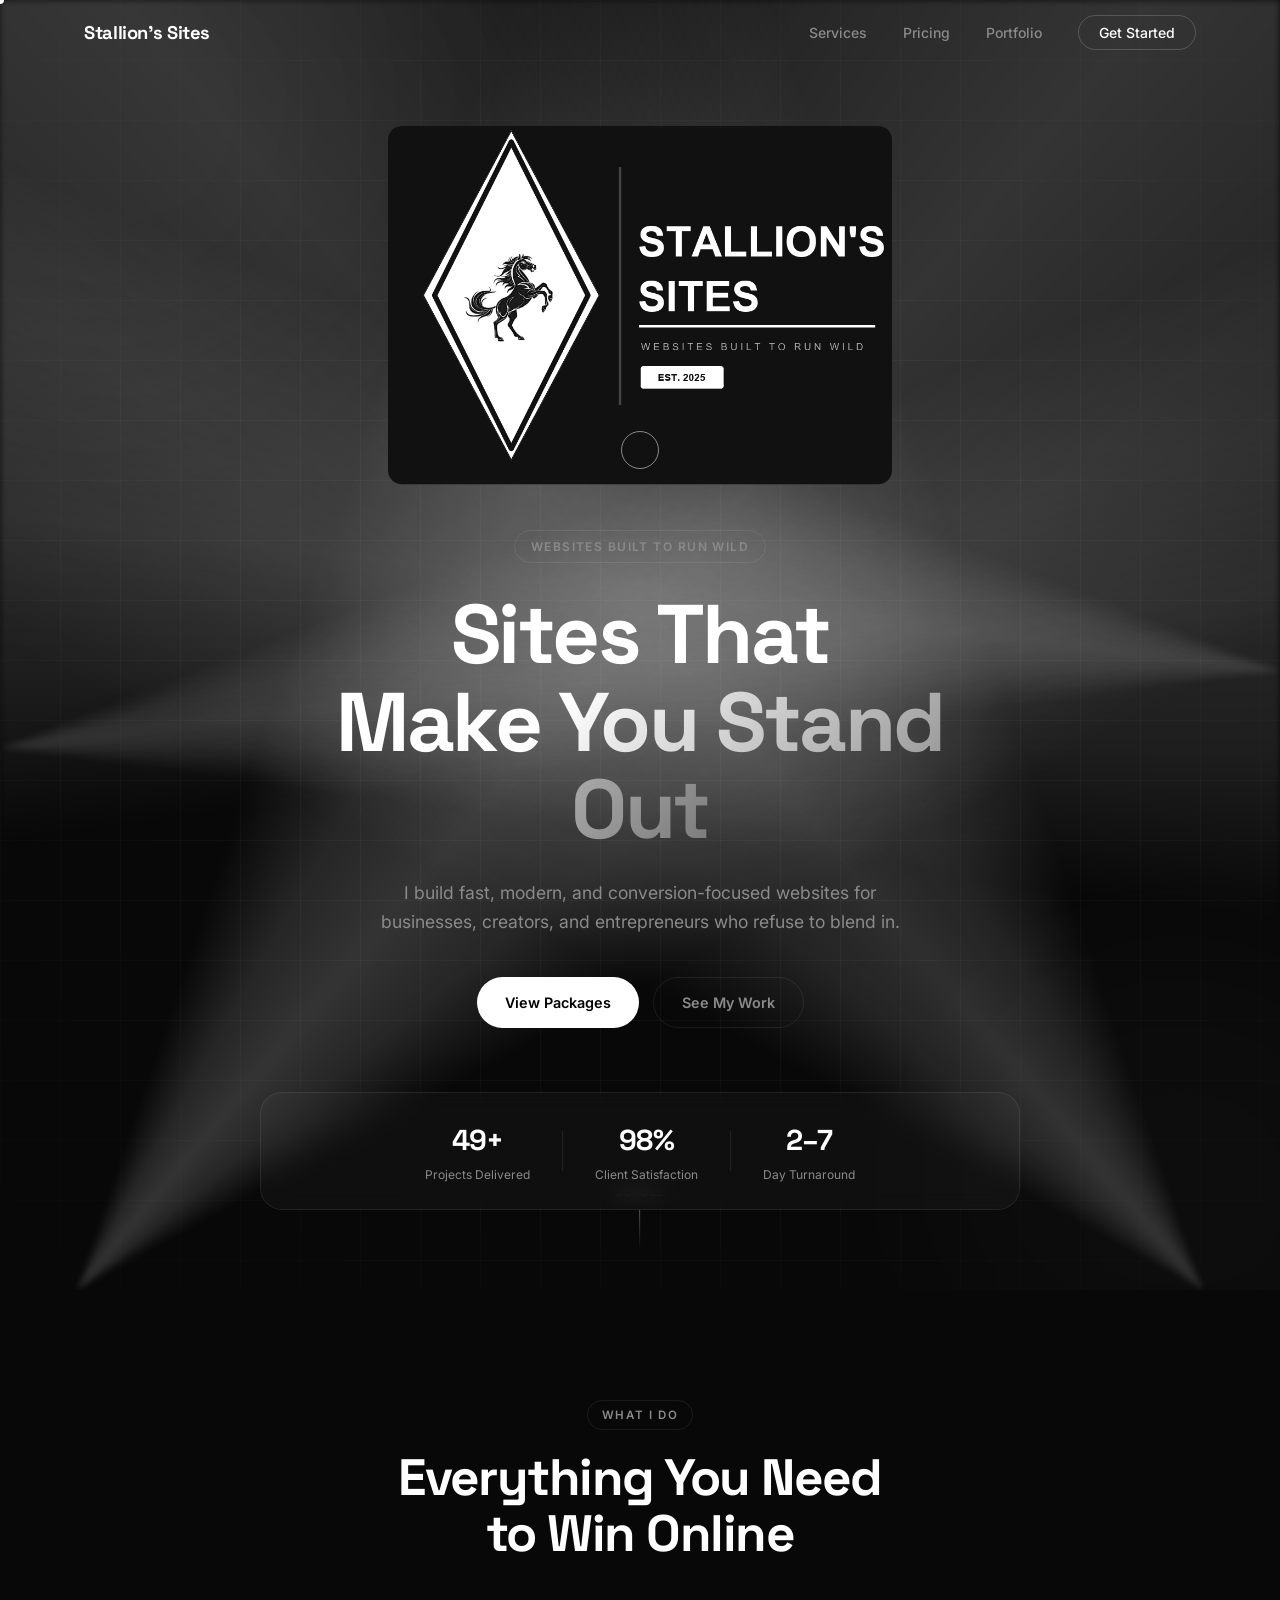
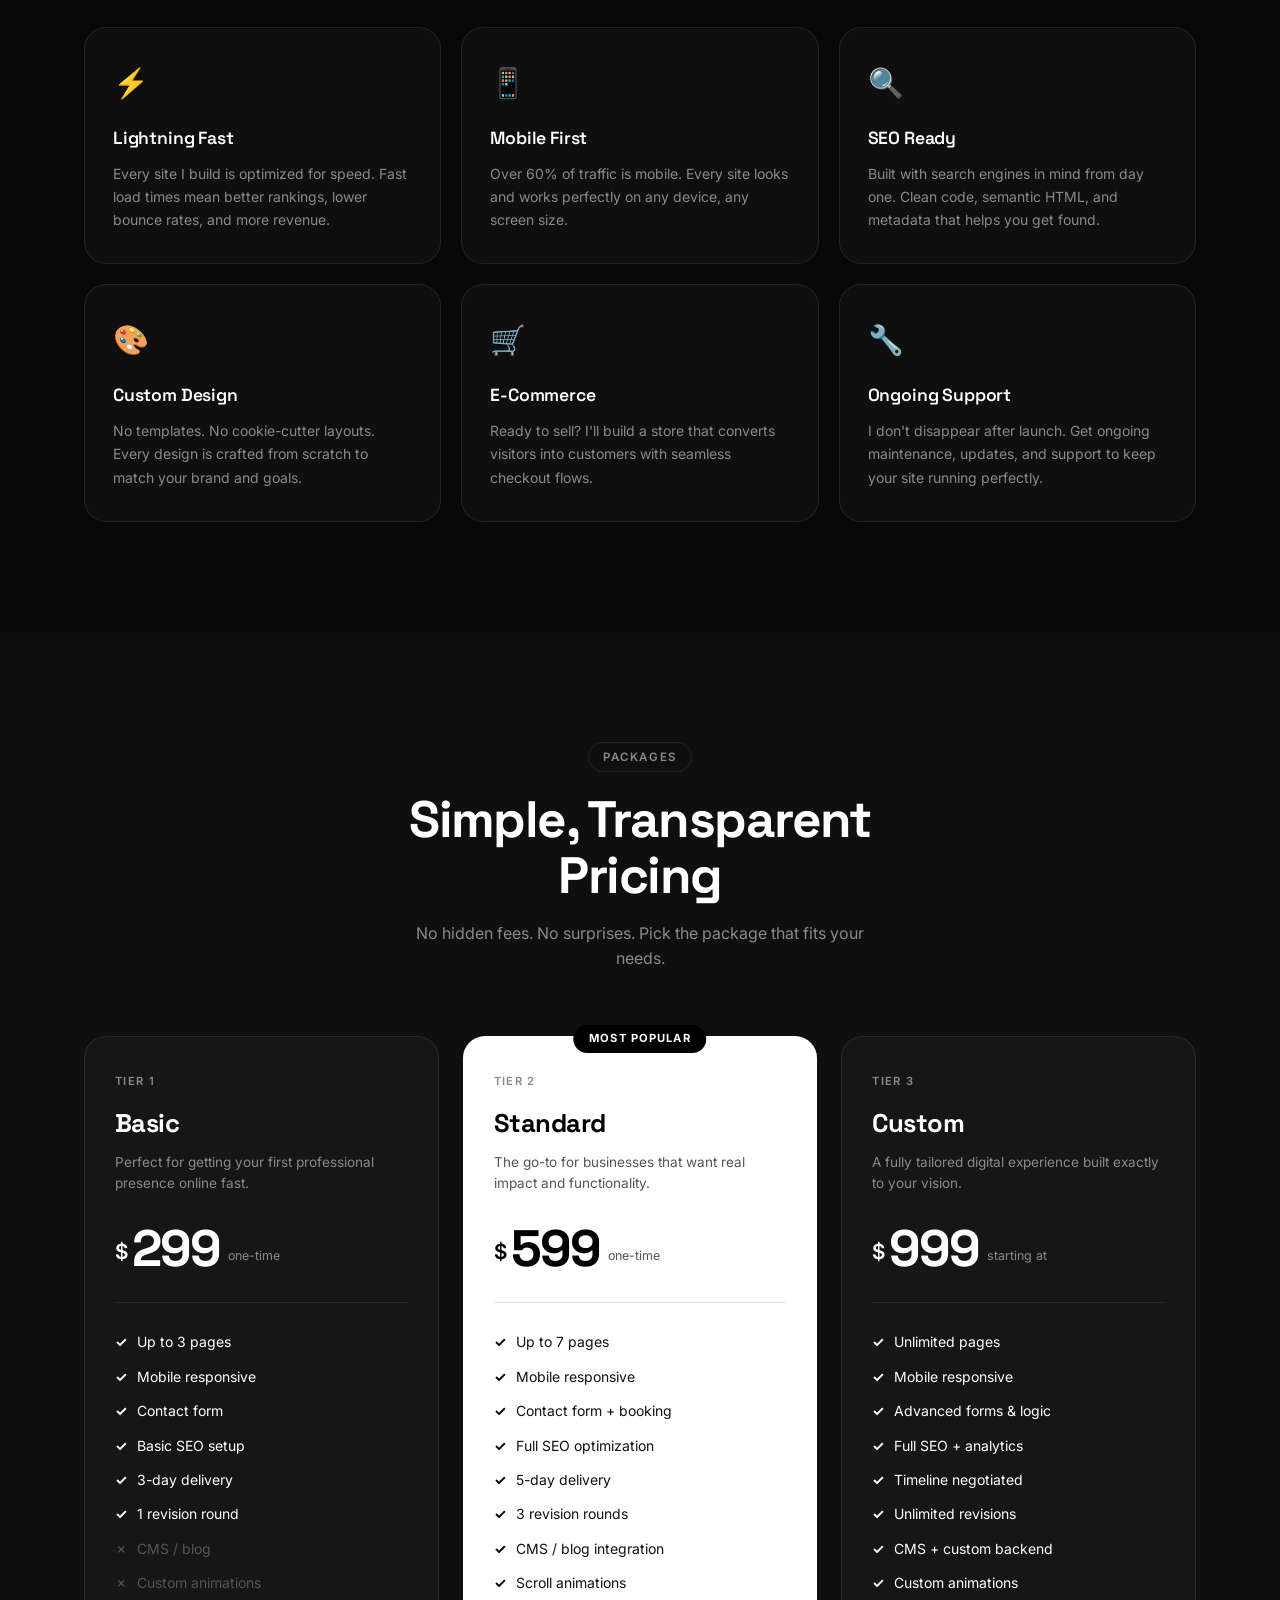
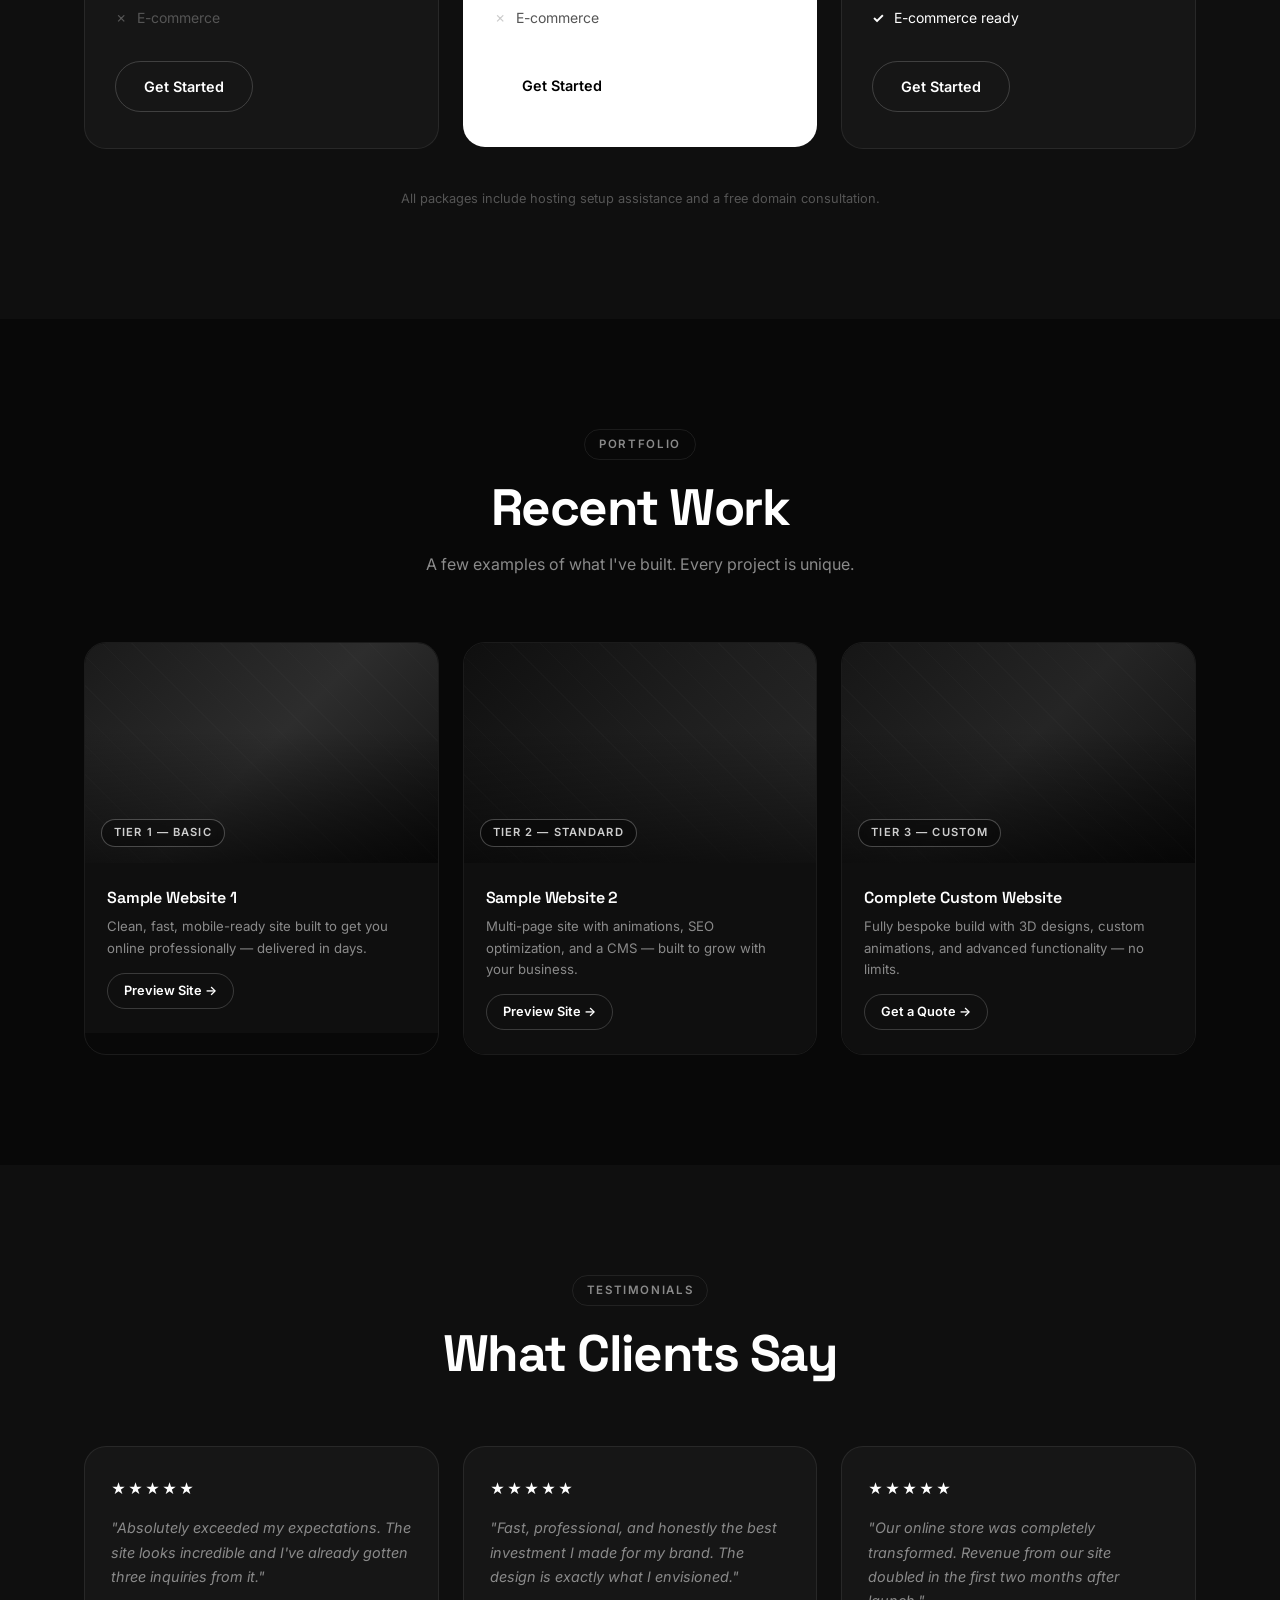
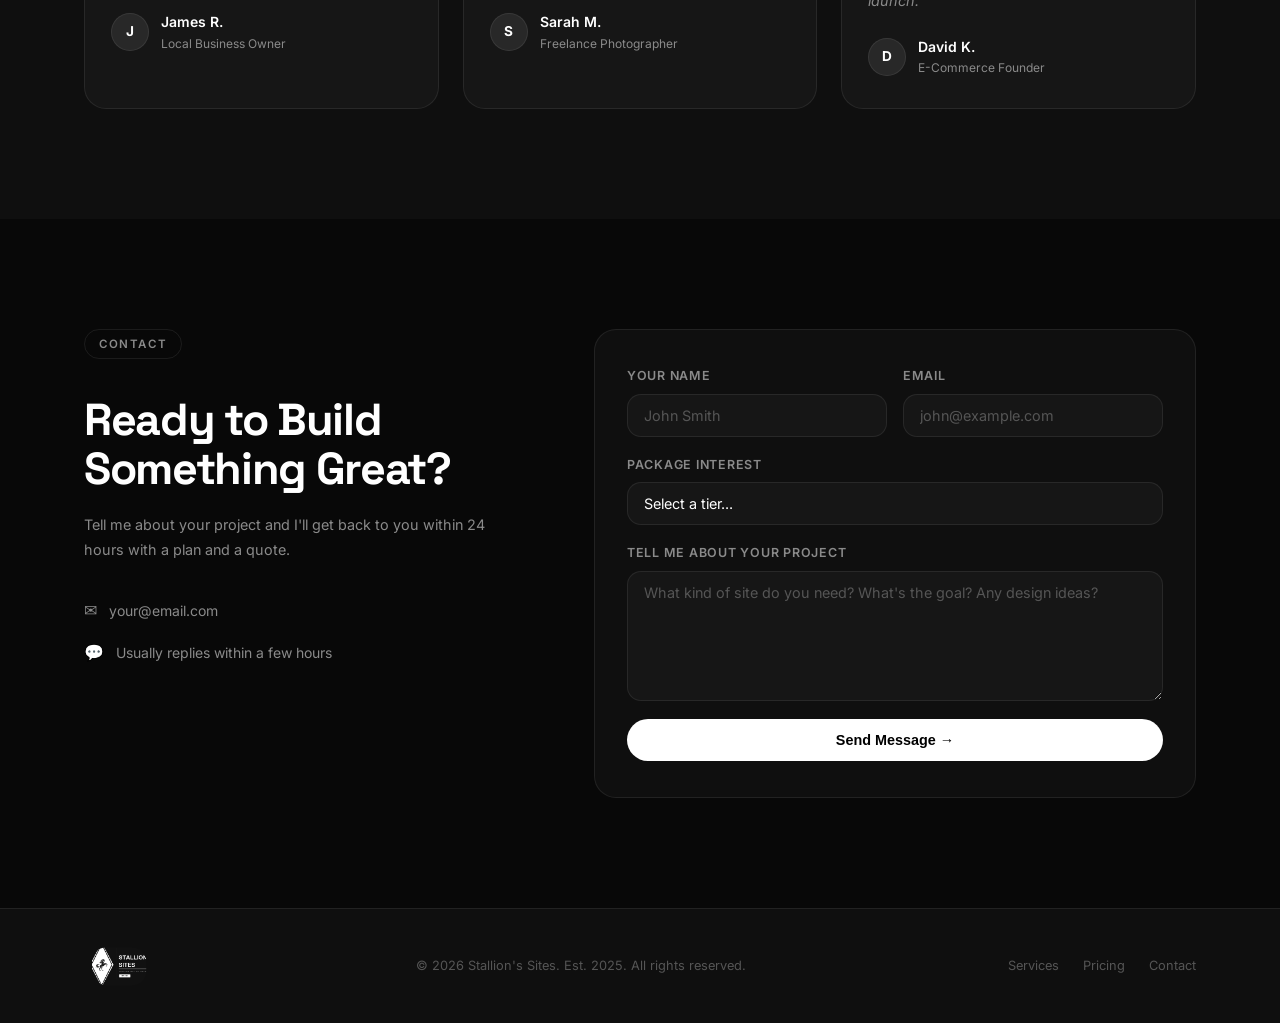
==== index.html @ 67573169 "Replace blobs with animated spotlight beams converging on logo 4 conic-gradient spotlights from BL, " ====
<!DOCTYPE html>
<html lang="en">
<head>
  <meta charset="UTF-8" />
  <meta name="viewport" content="width=device-width, initial-scale=1.0" />
  <title>Stallion's Sites — Websites Built to Run Wild</title>
  <link rel="stylesheet" href="styles.css" />
  <link rel="preconnect" href="https://fonts.googleapis.com" />
  <link rel="preconnect" href="https://fonts.gstatic.com" crossorigin />
  <link href="https://fonts.googleapis.com/css2?family=Inter:wght@300;400;500;600;700;900&family=Space+Grotesk:wght@400;500;700&display=swap" rel="stylesheet" />
</head>
<body>

  <!-- SPLASH SCREEN -->
  <div id="splash">
    <div class="splash-inner">
      <img src="logo.png" alt="Stallion's Sites" class="splash-logo" />
      <div class="splash-bar"></div>
    </div>
  </div>

  <!-- NAV -->
  <nav class="nav" id="nav">
    <div class="nav-inner">
      <a class="nav-logo" href="#">
        <span class="nav-logo-text">Stallion's Sites</span>
      </a>
      <ul class="nav-links">
        <li><a href="#services">Services</a></li>
        <li><a href="#pricing">Pricing</a></li>
        <li><a href="#work">Portfolio</a></li>
        <li><a href="#contact" class="nav-cta">Get Started</a></li>
      </ul>
      <button class="nav-hamburger" id="hamburger" aria-label="Menu">
        <span></span><span></span><span></span>
      </button>
    </div>
  </nav>

  <!-- HERO -->
  <section class="hero" id="home">
    <div class="hero-bg">
      <div class="grid-overlay"></div>
      <div class="glow glow-1"></div>
      <div class="glow glow-2"></div>
      <div class="spotlight spotlight-bl"></div>
      <div class="spotlight spotlight-br"></div>
      <div class="spotlight spotlight-l"></div>
      <div class="spotlight spotlight-r"></div>
    </div>
    <div class="hero-content reveal">
      <img src="logo.png" alt="Stallion's Sites" class="hero-logo" />
      <div class="hero-badge">Websites Built to Run Wild</div>
      <h1 class="hero-title">
        Sites That<br />
        <span class="gradient-text">Make You Stand Out</span>
      </h1>
      <p class="hero-sub">
        I build fast, modern, and conversion-focused websites for businesses,
        creators, and entrepreneurs who refuse to blend in.
      </p>
      <div class="hero-actions">
        <a href="#pricing" class="btn btn-primary">View Packages</a>
        <a href="#work" class="btn btn-ghost">See My Work</a>
      </div>
      <div class="hero-stats">
        <div class="stat">
          <span class="stat-num">50+</span>
          <span class="stat-label">Projects Delivered</span>
        </div>
        <div class="stat-divider"></div>
        <div class="stat">
          <span class="stat-num">100%</span>
          <span class="stat-label">Client Satisfaction</span>
        </div>
        <div class="stat-divider"></div>
        <div class="stat">
          <span class="stat-num">3–7</span>
          <span class="stat-label">Day Turnaround</span>
        </div>
      </div>
    </div>
    <div class="hero-scroll-hint">
      <span>Scroll</span>
      <div class="scroll-line"></div>
    </div>
  </section>

  <!-- SERVICES -->
  <section class="services section" id="services">
    <div class="container">
      <div class="section-header reveal">
        <span class="section-tag">What I Do</span>
        <h2>Everything You Need<br />to Win Online</h2>
      </div>
      <div class="services-grid">
        <div class="service-card reveal">
          <div class="service-icon">⚡</div>
          <h3>Lightning Fast</h3>
          <p>Every site I build is optimized for speed. Fast load times mean better rankings, lower bounce rates, and more revenue.</p>
        </div>
        <div class="service-card reveal">
          <div class="service-icon">📱</div>
          <h3>Mobile First</h3>
          <p>Over 60% of traffic is mobile. Every site looks and works perfectly on any device, any screen size.</p>
        </div>
        <div class="service-card reveal">
          <div class="service-icon">🔍</div>
          <h3>SEO Ready</h3>
          <p>Built with search engines in mind from day one. Clean code, semantic HTML, and metadata that helps you get found.</p>
        </div>
        <div class="service-card reveal">
          <div class="service-icon">🎨</div>
          <h3>Custom Design</h3>
          <p>No templates. No cookie-cutter layouts. Every design is crafted from scratch to match your brand and goals.</p>
        </div>
        <div class="service-card reveal">
          <div class="service-icon">🛒</div>
          <h3>E-Commerce</h3>
          <p>Ready to sell? I'll build a store that converts visitors into customers with seamless checkout flows.</p>
        </div>
        <div class="service-card reveal">
          <div class="service-icon">🔧</div>
          <h3>Ongoing Support</h3>
          <p>I don't disappear after launch. Get ongoing maintenance, updates, and support to keep your site running perfectly.</p>
        </div>
      </div>
    </div>
  </section>

  <!-- PRICING -->
  <section class="pricing section" id="pricing">
    <div class="container">
      <div class="section-header reveal">
        <span class="section-tag">Packages</span>
        <h2>Simple, Transparent<br />Pricing</h2>
        <p class="section-desc">No hidden fees. No surprises. Pick the package that fits your needs.</p>
      </div>
      <div class="pricing-grid">

        <!-- TIER 1 -->
        <div class="pricing-card reveal">
          <div class="pricing-tier-badge">Tier 1</div>
          <h3 class="pricing-name">Basic</h3>
          <p class="pricing-desc">Perfect for getting your first professional presence online fast.</p>
          <div class="pricing-price">
            <span class="price-currency">$</span>
            <span class="price-amount">299</span>
            <span class="price-note">one-time</span>
          </div>
          <ul class="pricing-features">
            <li><span class="check">✓</span> Up to 3 pages</li>
            <li><span class="check">✓</span> Mobile responsive</li>
            <li><span class="check">✓</span> Contact form</li>
            <li><span class="check">✓</span> Basic SEO setup</li>
            <li><span class="check">✓</span> 3-day delivery</li>
            <li><span class="check">✓</span> 1 revision round</li>
            <li class="muted"><span class="cross">✗</span> CMS / blog</li>
            <li class="muted"><span class="cross">✗</span> Custom animations</li>
            <li class="muted"><span class="cross">✗</span> E-commerce</li>
          </ul>
          <a href="#contact" class="btn btn-outline-white">Get Started</a>
        </div>

        <!-- TIER 2 -->
        <div class="pricing-card pricing-featured reveal">
          <div class="popular-badge">Most Popular</div>
          <div class="pricing-tier-badge">Tier 2</div>
          <h3 class="pricing-name">Standard</h3>
          <p class="pricing-desc">The go-to for businesses that want real impact and functionality.</p>
          <div class="pricing-price">
            <span class="price-currency">$</span>
            <span class="price-amount">599</span>
            <span class="price-note">one-time</span>
          </div>
          <ul class="pricing-features">
            <li><span class="check">✓</span> Up to 7 pages</li>
            <li><span class="check">✓</span> Mobile responsive</li>
            <li><span class="check">✓</span> Contact form + booking</li>
            <li><span class="check">✓</span> Full SEO optimization</li>
            <li><span class="check">✓</span> 5-day delivery</li>
            <li><span class="check">✓</span> 3 revision rounds</li>
            <li><span class="check">✓</span> CMS / blog integration</li>
            <li><span class="check">✓</span> Scroll animations</li>
            <li class="muted"><span class="cross">✗</span> E-commerce</li>
          </ul>
          <a href="#contact" class="btn btn-primary">Get Started</a>
        </div>

        <!-- TIER 3 -->
        <div class="pricing-card reveal">
          <div class="pricing-tier-badge">Tier 3</div>
          <h3 class="pricing-name">Custom</h3>
          <p class="pricing-desc">A fully tailored digital experience built exactly to your vision.</p>
          <div class="pricing-price">
            <span class="price-currency">$</span>
            <span class="price-amount">999</span>
            <span class="price-note">starting at</span>
          </div>
          <ul class="pricing-features">
            <li><span class="check">✓</span> Unlimited pages</li>
            <li><span class="check">✓</span> Mobile responsive</li>
            <li><span class="check">✓</span> Advanced forms & logic</li>
            <li><span class="check">✓</span> Full SEO + analytics</li>
            <li><span class="check">✓</span> Timeline negotiated</li>
            <li><span class="check">✓</span> Unlimited revisions</li>
            <li><span class="check">✓</span> CMS + custom backend</li>
            <li><span class="check">✓</span> Custom animations</li>
            <li><span class="check">✓</span> E-commerce ready</li>
          </ul>
          <a href="#contact" class="btn btn-outline-white">Get Started</a>
        </div>

      </div>
      <p class="pricing-note reveal">All packages include hosting setup assistance and a free domain consultation.</p>
    </div>
  </section>

  <!-- PORTFOLIO -->
  <section class="work section" id="work">
    <div class="container">
      <div class="section-header reveal">
        <span class="section-tag">Portfolio</span>
        <h2>Recent Work</h2>
        <p class="section-desc">A few examples of what I've built. Every project is unique.</p>
      </div>
      <div class="work-grid">
        <div class="work-card reveal">
          <a href="sample-1/index.html" target="_blank" class="work-img-link">
            <div class="work-img work-img-1">
              <div class="work-overlay">
                <span class="work-tag">Tier 1 — Basic</span>
              </div>
            </div>
          </a>
          <div class="work-info">
            <h4>Sample Website 1</h4>
            <p>Clean, fast, mobile-ready site built to get you online professionally — delivered in days.</p>
            <a href="sample-1/index.html" target="_blank" class="work-preview-btn">Preview Site →</a>
          </div>
        </div>
        <div class="work-card reveal">
          <a href="sample-2/index.html" target="_blank" class="work-img-link">
            <div class="work-img work-img-2">
              <div class="work-overlay">
                <span class="work-tag">Tier 2 — Standard</span>
              </div>
            </div>
          </a>
          <div class="work-info">
            <h4>Sample Website 2</h4>
            <p>Multi-page site with animations, SEO optimization, and a CMS — built to grow with your business.</p>
            <a href="sample-2/index.html" target="_blank" class="work-preview-btn">Preview Site →</a>
          </div>
        </div>
        <div class="work-card reveal">
          <div class="work-img work-img-3">
            <div class="work-overlay">
              <span class="work-tag">Tier 3 — Custom</span>
            </div>
          </div>
          <div class="work-info">
            <h4>Complete Custom Website</h4>
            <p>Fully bespoke build with 3D designs, custom animations, and advanced functionality — no limits.</p>
            <a href="#contact" class="work-preview-btn">Get a Quote →</a>
          </div>
        </div>
      </div>
    </div>
  </section>

  <!-- TESTIMONIALS -->
  <section class="testimonials section" id="testimonials">
    <div class="container">
      <div class="section-header reveal">
        <span class="section-tag">Testimonials</span>
        <h2>What Clients Say</h2>
      </div>
      <div class="testi-grid">
        <div class="testi-card reveal">
          <div class="testi-stars">★★★★★</div>
          <p>"Absolutely exceeded my expectations. The site looks incredible and I've already gotten three inquiries from it."</p>
          <div class="testi-author">
            <div class="testi-avatar">J</div>
            <div>
              <strong>James R.</strong>
              <span>Local Business Owner</span>
            </div>
          </div>
        </div>
        <div class="testi-card reveal">
          <div class="testi-stars">★★★★★</div>
          <p>"Fast, professional, and honestly the best investment I made for my brand. The design is exactly what I envisioned."</p>
          <div class="testi-author">
            <div class="testi-avatar">S</div>
            <div>
              <strong>Sarah M.</strong>
              <span>Freelance Photographer</span>
            </div>
          </div>
        </div>
        <div class="testi-card reveal">
          <div class="testi-stars">★★★★★</div>
          <p>"Our online store was completely transformed. Revenue from our site doubled in the first two months after launch."</p>
          <div class="testi-author">
            <div class="testi-avatar">D</div>
            <div>
              <strong>David K.</strong>
              <span>E-Commerce Founder</span>
            </div>
          </div>
        </div>
      </div>
    </div>
  </section>

  <!-- CONTACT -->
  <section class="contact section" id="contact">
    <div class="container">
      <div class="contact-inner">
        <div class="contact-left reveal">
          <span class="section-tag">Contact</span>
          <h2>Ready to Build<br />Something Great?</h2>
          <p>Tell me about your project and I'll get back to you within 24 hours with a plan and a quote.</p>
          <div class="contact-details">
            <div class="contact-item">
              <span class="contact-icon">✉</span>
              <span>your@email.com</span>
            </div>
            <div class="contact-item">
              <span class="contact-icon">💬</span>
              <span>Usually replies within a few hours</span>
            </div>
          </div>
        </div>
        <form class="contact-form reveal" id="contact-form">
          <div class="form-row">
            <div class="form-group">
              <label>Your Name</label>
              <input type="text" placeholder="John Smith" required />
            </div>
            <div class="form-group">
              <label>Email</label>
              <input type="email" placeholder="john@example.com" required />
            </div>
          </div>
          <div class="form-group">
            <label>Package Interest</label>
            <select>
              <option value="">Select a tier...</option>
              <option value="basic">Tier 1 — Basic ($299)</option>
              <option value="standard">Tier 2 — Standard ($599)</option>
              <option value="custom">Tier 3 — Custom ($999+)</option>
              <option value="unsure">Not sure yet</option>
            </select>
          </div>
          <div class="form-group">
            <label>Tell Me About Your Project</label>
            <textarea placeholder="What kind of site do you need? What's the goal? Any design ideas?" rows="5" required></textarea>
          </div>
          <button type="submit" class="btn btn-primary btn-full">Send Message →</button>
        </form>
      </div>
    </div>
  </section>

  <!-- FOOTER -->
  <footer class="footer">
    <div class="container">
      <div class="footer-inner">
        <div class="footer-brand">
          <img src="logo.png" alt="Stallion's Sites" class="footer-logo-img" />
        </div>
        <p class="footer-copy">© 2026 Stallion's Sites. Est. 2025. All rights reserved.</p>
        <div class="footer-links">
          <a href="#services">Services</a>
          <a href="#pricing">Pricing</a>
          <a href="#contact">Contact</a>
        </div>
      </div>
    </div>
  </footer>

  <script src="script.js"></script>
</body>
</html>
---- styles.css ----
/* ============================================
   RESET & BASE
   ============================================ */
*, *::before, *::after { box-sizing: border-box; margin: 0; padding: 0; }

:root {
  --bg:        #080808;
  --bg-2:      #0f0f0f;
  --bg-3:      #161616;
  --border:    rgba(255,255,255,0.08);
  --border-hi: rgba(255,255,255,0.18);
  --text:      #ffffff;
  --text-muted:#8a8a8a;
  --text-dim:  #555;
  --accent:    #ffffff;
  --glow:      rgba(255,255,255,0.04);
  --radius:    14px;
  --radius-lg: 22px;
  --transition: 0.3s cubic-bezier(0.4,0,0.2,1);
}

html { scroll-behavior: smooth; }

body {
  font-family: 'Inter', sans-serif;
  background: var(--bg);
  color: var(--text);
  overflow-x: hidden;
  line-height: 1.6;
}

a { color: inherit; text-decoration: none; }
ul { list-style: none; }
img { display: block; max-width: 100%; }

.container {
  max-width: 1160px;
  margin: 0 auto;
  padding: 0 24px;
}

.section { padding: 110px 0; }

/* ============================================
   SCROLL REVEAL
   ============================================ */
.reveal {
  opacity: 0;
  transform: translateY(32px);
  transition: opacity 0.7s ease, transform 0.7s ease;
}
.reveal.visible {
  opacity: 1;
  transform: translateY(0);
}

/* ============================================
   NAV
   ============================================ */
.nav {
  position: fixed;
  top: 0; left: 0; right: 0;
  z-index: 100;
  padding: 18px 0;
  transition: background var(--transition), backdrop-filter var(--transition), border-color var(--transition);
  border-bottom: 1px solid transparent;
}
.nav.scrolled {
  background: rgba(8,8,8,0.85);
  backdrop-filter: blur(20px);
  border-bottom-color: var(--border);
}
.nav-inner {
  max-width: 1160px;
  margin: 0 auto;
  padding: 0 24px;
  display: flex;
  align-items: center;
  justify-content: space-between;
}
.nav-logo {
  display: flex;
  align-items: center;
}
.nav-logo-text {
  font-family: 'Space Grotesk', sans-serif;
  font-weight: 700;
  font-size: 1.15rem;
  letter-spacing: -0.02em;
  color: var(--text);
}
.nav-links {
  display: flex;
  align-items: center;
  gap: 36px;
}
.nav-links a {
  font-size: 0.875rem;
  font-weight: 500;
  color: var(--text-muted);
  transition: color var(--transition);
}
.nav-links a:hover { color: var(--text); }
.nav-cta {
  color: var(--text) !important;
  border: 1px solid var(--border-hi);
  padding: 8px 20px;
  border-radius: 100px;
  transition: background var(--transition), border-color var(--transition) !important;
}
.nav-cta:hover {
  background: rgba(255,255,255,0.06) !important;
  border-color: rgba(255,255,255,0.35) !important;
}
.nav-hamburger {
  display: none;
  flex-direction: column;
  gap: 5px;
  background: none;
  border: none;
  cursor: pointer;
  padding: 4px;
}
.nav-hamburger span {
  display: block;
  width: 22px;
  height: 2px;
  background: white;
  border-radius: 2px;
  transition: var(--transition);
}

/* ============================================
   HERO
   ============================================ */
.hero {
  min-height: 100vh;
  display: flex;
  align-items: center;
  justify-content: center;
  position: relative;
  overflow: hidden;
  padding: 120px 24px 80px;
}
.hero-bg {
  position: absolute;
  inset: 0;
  pointer-events: none;
}
.grid-overlay {
  position: absolute;
  inset: 0;
  background-image:
    linear-gradient(rgba(255,255,255,0.03) 1px, transparent 1px),
    linear-gradient(90deg, rgba(255,255,255,0.03) 1px, transparent 1px);
  background-size: 60px 60px;
  mask-image: radial-gradient(ellipse 80% 80% at 50% 50%, black 40%, transparent 100%);
}
.glow {
  position: absolute;
  border-radius: 50%;
  filter: blur(100px);
  pointer-events: none;
}
.glow-1 {
  width: 600px; height: 600px;
  background: rgba(255,255,255,0.04);
  top: -200px; left: -200px;
}
.glow-2 {
  width: 500px; height: 500px;
  background: rgba(255,255,255,0.025);
  bottom: -150px; right: -150px;
}

/* ============================================
   SPOTLIGHTS
   ============================================ */
.spotlight {
  position: absolute;
  inset: 0;
  pointer-events: none;
  filter: blur(3px);
}

/* Bottom-left — beam points up-right toward logo center */
.spotlight-bl {
  background: conic-gradient(
    at 6% 100%,
    transparent 18deg,
    rgba(255,255,255,0.13) 30deg,
    rgba(255,255,255,0.18) 40deg,
    rgba(255,255,255,0.13) 50deg,
    transparent 62deg
  );
  transform-origin: 6% 100%;
  animation: sweepBL 3.2s ease-in-out infinite alternate;
}

/* Bottom-right — beam points up-left toward logo center */
.spotlight-br {
  background: conic-gradient(
    at 94% 100%,
    transparent 298deg,
    rgba(255,255,255,0.11) 310deg,
    rgba(255,255,255,0.16) 320deg,
    rgba(255,255,255,0.11) 330deg,
    transparent 342deg
  );
  transform-origin: 94% 100%;
  animation: sweepBR 3.8s ease-in-out infinite alternate;
  animation-delay: -1.4s;
}

/* Left side — beam points right toward logo */
.spotlight-l {
  background: conic-gradient(
    at 0% 58%,
    transparent 68deg,
    rgba(255,255,255,0.09) 76deg,
    rgba(255,255,255,0.13) 83deg,
    rgba(255,255,255,0.09) 90deg,
    transparent 98deg
  );
  transform-origin: 0% 58%;
  animation: sweepL 2.9s ease-in-out infinite alternate;
  animation-delay: -0.7s;
}

/* Right side — beam points left toward logo */
.spotlight-r {
  background: conic-gradient(
    at 100% 52%,
    transparent 262deg,
    rgba(255,255,255,0.09) 270deg,
    rgba(255,255,255,0.13) 277deg,
    rgba(255,255,255,0.09) 284deg,
    transparent 292deg
  );
  transform-origin: 100% 52%;
  animation: sweepR 3.5s ease-in-out infinite alternate;
  animation-delay: -2.1s;
}

@keyframes sweepBL {
  from { transform: rotate(-20deg); opacity: 0.55; }
  to   { transform: rotate(20deg);  opacity: 1;    }
}
@keyframes sweepBR {
  from { transform: rotate(20deg);  opacity: 0.5;  }
  to   { transform: rotate(-20deg); opacity: 1;    }
}
@keyframes sweepL {
  from { transform: rotate(-14deg); opacity: 0.45; }
  to   { transform: rotate(14deg);  opacity: 0.95; }
}
@keyframes sweepR {
  from { transform: rotate(14deg);  opacity: 0.45; }
  to   { transform: rotate(-14deg); opacity: 0.95; }
}

.hero-content {
  position: relative;
  text-align: center;
  max-width: 760px;
  z-index: 2;
}
.hero-logo {
  width: 520px;
  max-width: 90vw;
  height: auto;
  display: block;
  margin: 0 auto 40px;
  border-radius: 16px;
  /* clip the white border artifact from the screenshot */
  clip-path: inset(6px 8px round 14px);
}
.hero-badge {
  display: inline-block;
  font-size: 0.75rem;
  font-weight: 600;
  letter-spacing: 0.12em;
  text-transform: uppercase;
  color: var(--text-muted);
  border: 1px solid var(--border);
  padding: 6px 16px;
  border-radius: 100px;
  margin-bottom: 28px;
}
.hero-title {
  font-family: 'Space Grotesk', sans-serif;
  font-size: clamp(2.8rem, 7vw, 5.2rem);
  font-weight: 700;
  line-height: 1.05;
  letter-spacing: -0.03em;
  margin-bottom: 24px;
}
.gradient-text {
  background: linear-gradient(135deg, #fff 30%, #777 100%);
  -webkit-background-clip: text;
  -webkit-text-fill-color: transparent;
  background-clip: text;
}
.hero-sub {
  font-size: 1.1rem;
  color: var(--text-muted);
  max-width: 520px;
  margin: 0 auto 40px;
  line-height: 1.7;
}
.hero-actions {
  display: flex;
  gap: 14px;
  justify-content: center;
  flex-wrap: wrap;
  margin-bottom: 64px;
}
.hero-stats {
  display: flex;
  align-items: center;
  justify-content: center;
  gap: 32px;
  padding: 24px 32px;
  background: rgba(255,255,255,0.03);
  border: 1px solid var(--border);
  border-radius: var(--radius-lg);
  backdrop-filter: blur(10px);
}
.stat { text-align: center; }
.stat-num {
  display: block;
  font-family: 'Space Grotesk', sans-serif;
  font-size: 1.8rem;
  font-weight: 700;
  letter-spacing: -0.03em;
}
.stat-label {
  display: block;
  font-size: 0.75rem;
  color: var(--text-muted);
  margin-top: 2px;
}
.stat-divider {
  width: 1px;
  height: 40px;
  background: var(--border);
}
.hero-scroll-hint {
  position: absolute;
  bottom: 40px;
  left: 50%;
  transform: translateX(-50%);
  display: flex;
  flex-direction: column;
  align-items: center;
  gap: 8px;
  color: var(--text-dim);
  font-size: 0.7rem;
  letter-spacing: 0.1em;
  text-transform: uppercase;
}
.scroll-line {
  width: 1px;
  height: 40px;
  background: linear-gradient(to bottom, var(--text-dim), transparent);
  animation: scrollPulse 2s ease-in-out infinite;
}
@keyframes scrollPulse {
  0%, 100% { opacity: 0.3; }
  50% { opacity: 1; }
}

/* ============================================
   BUTTONS
   ============================================ */
.btn {
  display: inline-flex;
  align-items: center;
  gap: 8px;
  padding: 13px 28px;
  border-radius: 100px;
  font-size: 0.9rem;
  font-weight: 600;
  cursor: pointer;
  transition: all var(--transition);
  border: none;
  outline: none;
  text-decoration: none;
  white-space: nowrap;
}
.btn-primary {
  background: #fff;
  color: #000;
}
.btn-primary:hover {
  background: #e0e0e0;
  transform: translateY(-1px);
  box-shadow: 0 8px 30px rgba(255,255,255,0.15);
}
.btn-ghost {
  background: transparent;
  color: var(--text-muted);
  border: 1px solid var(--border);
}
.btn-ghost:hover {
  color: var(--text);
  border-color: var(--border-hi);
  background: rgba(255,255,255,0.04);
}
.btn-outline-white {
  background: transparent;
  color: var(--text);
  border: 1px solid var(--border-hi);
}
.btn-outline-white:hover {
  background: rgba(255,255,255,0.06);
  border-color: rgba(255,255,255,0.4);
}
.btn-full { width: 100%; justify-content: center; }

/* ============================================
   SECTION HEADER
   ============================================ */
.section-header {
  text-align: center;
  margin-bottom: 64px;
}
.section-tag {
  display: inline-block;
  font-size: 0.72rem;
  font-weight: 600;
  letter-spacing: 0.14em;
  text-transform: uppercase;
  color: var(--text-muted);
  border: 1px solid var(--border);
  padding: 5px 14px;
  border-radius: 100px;
  margin-bottom: 20px;
}
.section-header h2 {
  font-family: 'Space Grotesk', sans-serif;
  font-size: clamp(2rem, 4.5vw, 3.2rem);
  font-weight: 700;
  letter-spacing: -0.03em;
  line-height: 1.1;
  margin-bottom: 16px;
}
.section-desc {
  font-size: 1rem;
  color: var(--text-muted);
  max-width: 460px;
  margin: 0 auto;
}

/* ============================================
   SERVICES
   ============================================ */
.services { background: var(--bg); }
.services-grid {
  display: grid;
  grid-template-columns: repeat(3, 1fr);
  gap: 20px;
}
.service-card {
  background: var(--bg-2);
  border: 1px solid var(--border);
  border-radius: var(--radius-lg);
  padding: 32px 28px;
  transition: border-color var(--transition), transform var(--transition), background var(--transition);
}
.service-card:hover {
  border-color: var(--border-hi);
  transform: translateY(-4px);
  background: var(--bg-3);
}
.service-icon {
  font-size: 1.8rem;
  margin-bottom: 18px;
}
.service-card h3 {
  font-family: 'Space Grotesk', sans-serif;
  font-size: 1.1rem;
  font-weight: 600;
  margin-bottom: 10px;
  letter-spacing: -0.01em;
}
.service-card p {
  font-size: 0.875rem;
  color: var(--text-muted);
  line-height: 1.65;
}

/* ============================================
   PRICING
   ============================================ */
.pricing { background: var(--bg-2); position: relative; overflow: hidden; }
.pricing::before {
  content: '';
  position: absolute;
  top: -1px; left: 0; right: 0;
  height: 1px;
  background: linear-gradient(90deg, transparent, var(--border-hi), transparent);
}
.pricing-grid {
  display: grid;
  grid-template-columns: repeat(3, 1fr);
  gap: 24px;
  align-items: start;
}
.pricing-card {
  background: var(--bg-3);
  border: 1px solid var(--border);
  border-radius: var(--radius-lg);
  padding: 36px 30px;
  position: relative;
  transition: border-color var(--transition), transform var(--transition);
}
.pricing-card:hover {
  border-color: var(--border-hi);
  transform: translateY(-4px);
}
.pricing-featured {
  background: #fff;
  color: #000;
  border-color: transparent;
  transform: scale(1.04);
}
.pricing-featured:hover { transform: scale(1.04) translateY(-4px); }
.pricing-featured .pricing-desc,
.pricing-featured .price-note,
.pricing-featured li.muted { color: #555 !important; }
.pricing-featured .pricing-features li { color: #111; }
.pricing-featured .section-tag { color: #555; border-color: #ddd; }

.popular-badge {
  position: absolute;
  top: -12px;
  left: 50%;
  transform: translateX(-50%);
  background: #000;
  color: #fff;
  font-size: 0.7rem;
  font-weight: 700;
  letter-spacing: 0.1em;
  text-transform: uppercase;
  padding: 5px 16px;
  border-radius: 100px;
  white-space: nowrap;
}
.pricing-tier-badge {
  font-size: 0.7rem;
  font-weight: 600;
  letter-spacing: 0.12em;
  text-transform: uppercase;
  color: var(--text-muted);
  margin-bottom: 12px;
}
.pricing-featured .pricing-tier-badge { color: #888; }

.pricing-name {
  font-family: 'Space Grotesk', sans-serif;
  font-size: 1.6rem;
  font-weight: 700;
  letter-spacing: -0.02em;
  margin-bottom: 8px;
}
.pricing-desc {
  font-size: 0.85rem;
  color: var(--text-muted);
  margin-bottom: 28px;
  line-height: 1.6;
}
.pricing-price {
  display: flex;
  align-items: flex-end;
  gap: 4px;
  margin-bottom: 28px;
  padding-bottom: 28px;
  border-bottom: 1px solid var(--border);
}
.pricing-featured .pricing-price { border-bottom-color: rgba(0,0,0,0.12); }
.price-currency {
  font-size: 1.3rem;
  font-weight: 600;
  margin-bottom: 6px;
}
.price-amount {
  font-family: 'Space Grotesk', sans-serif;
  font-size: 3.2rem;
  font-weight: 700;
  letter-spacing: -0.04em;
  line-height: 1;
}
.price-note {
  font-size: 0.78rem;
  color: var(--text-muted);
  margin-bottom: 8px;
  margin-left: 4px;
}
.pricing-features {
  display: flex;
  flex-direction: column;
  gap: 12px;
  margin-bottom: 32px;
}
.pricing-features li {
  display: flex;
  align-items: center;
  gap: 10px;
  font-size: 0.875rem;
  color: var(--text);
}
.pricing-features li.muted { color: var(--text-dim); }
.pricing-featured .pricing-features li.muted { color: #bbb; }
.check { color: #fff; font-weight: 700; }
.pricing-featured .check { color: #000; }
.cross { color: var(--text-dim); }
.pricing-featured .cross { color: #ccc; }
.pricing-note {
  text-align: center;
  font-size: 0.8rem;
  color: var(--text-dim);
  margin-top: 40px;
}

/* ============================================
   WORK / PORTFOLIO
   ============================================ */
.work { background: var(--bg); }
.work-grid {
  display: grid;
  grid-template-columns: repeat(3, 1fr);
  gap: 24px;
}
.work-card {
  border-radius: var(--radius-lg);
  overflow: hidden;
  border: 1px solid var(--border);
  transition: border-color var(--transition), transform var(--transition);
}
.work-card:hover { border-color: var(--border-hi); transform: translateY(-4px); }
.work-img {
  height: 220px;
  position: relative;
  overflow: hidden;
}
.work-img-1 {
  background: linear-gradient(135deg, #1a1a1a 0%, #2d2d2d 50%, #111 100%);
}
.work-img-2 {
  background: linear-gradient(135deg, #0f0f0f 0%, #1e1e1e 50%, #2a2a2a 100%);
}
.work-img-3 {
  background: linear-gradient(135deg, #161616 0%, #252525 50%, #0f0f0f 100%);
}
.work-img::before {
  content: '';
  position: absolute;
  inset: 0;
  background: repeating-linear-gradient(
    45deg,
    transparent,
    transparent 20px,
    rgba(255,255,255,0.015) 20px,
    rgba(255,255,255,0.015) 21px
  );
}
.work-overlay {
  position: absolute;
  inset: 0;
  display: flex;
  align-items: flex-end;
  padding: 16px;
  background: linear-gradient(to top, rgba(0,0,0,0.6), transparent 60%);
}
.work-tag {
  font-size: 0.7rem;
  font-weight: 600;
  letter-spacing: 0.1em;
  text-transform: uppercase;
  border: 1px solid rgba(255,255,255,0.25);
  padding: 4px 12px;
  border-radius: 100px;
  color: rgba(255,255,255,0.8);
  background: rgba(0,0,0,0.3);
  backdrop-filter: blur(4px);
}
.work-img-link {
  display: block;
}
.work-info {
  padding: 22px 22px 24px;
  background: var(--bg-2);
}
.work-preview-btn {
  display: inline-block;
  margin-top: 14px;
  font-size: 0.8rem;
  font-weight: 600;
  color: var(--text);
  border: 1px solid var(--border-hi);
  padding: 7px 16px;
  border-radius: 100px;
  transition: background var(--transition), border-color var(--transition);
}
.work-preview-btn:hover {
  background: rgba(255,255,255,0.07);
  border-color: rgba(255,255,255,0.35);
}
.work-info h4 {
  font-family: 'Space Grotesk', sans-serif;
  font-size: 1rem;
  font-weight: 600;
  margin-bottom: 6px;
  letter-spacing: -0.01em;
}
.work-info p {
  font-size: 0.825rem;
  color: var(--text-muted);
  line-height: 1.6;
}

/* ============================================
   TESTIMONIALS
   ============================================ */
.testimonials { background: var(--bg-2); }
.testi-grid {
  display: grid;
  grid-template-columns: repeat(3, 1fr);
  gap: 24px;
}
.testi-card {
  background: var(--bg-3);
  border: 1px solid var(--border);
  border-radius: var(--radius-lg);
  padding: 30px 26px;
  transition: border-color var(--transition), transform var(--transition);
}
.testi-card:hover { border-color: var(--border-hi); transform: translateY(-3px); }
.testi-stars {
  font-size: 0.9rem;
  color: #fff;
  letter-spacing: 2px;
  margin-bottom: 16px;
}
.testi-card p {
  font-size: 0.9rem;
  color: var(--text-muted);
  line-height: 1.7;
  margin-bottom: 22px;
  font-style: italic;
}
.testi-author {
  display: flex;
  align-items: center;
  gap: 12px;
}
.testi-avatar {
  width: 38px; height: 38px;
  border-radius: 50%;
  background: rgba(255,255,255,0.08);
  border: 1px solid var(--border);
  display: flex;
  align-items: center;
  justify-content: center;
  font-size: 0.85rem;
  font-weight: 700;
  flex-shrink: 0;
}
.testi-author strong {
  display: block;
  font-size: 0.875rem;
  font-weight: 600;
}
.testi-author span {
  display: block;
  font-size: 0.75rem;
  color: var(--text-muted);
}

/* ============================================
   CONTACT
   ============================================ */
.contact { background: var(--bg); }
.contact-inner {
  display: grid;
  grid-template-columns: 1fr 1.4fr;
  gap: 80px;
  align-items: start;
}
.contact-left h2 {
  font-family: 'Space Grotesk', sans-serif;
  font-size: clamp(1.8rem, 3.5vw, 2.8rem);
  font-weight: 700;
  letter-spacing: -0.03em;
  line-height: 1.1;
  margin: 16px 0 20px;
}
.contact-left p {
  font-size: 0.9rem;
  color: var(--text-muted);
  line-height: 1.7;
  margin-bottom: 36px;
}
.contact-details { display: flex; flex-direction: column; gap: 16px; }
.contact-item {
  display: flex;
  align-items: center;
  gap: 12px;
  font-size: 0.875rem;
  color: var(--text-muted);
}
.contact-icon { font-size: 1rem; }

.contact-form {
  background: var(--bg-2);
  border: 1px solid var(--border);
  border-radius: var(--radius-lg);
  padding: 36px 32px;
}
.form-row {
  display: grid;
  grid-template-columns: 1fr 1fr;
  gap: 16px;
}
.form-group {
  display: flex;
  flex-direction: column;
  gap: 8px;
  margin-bottom: 18px;
}
.form-group label {
  font-size: 0.78rem;
  font-weight: 600;
  letter-spacing: 0.06em;
  color: var(--text-muted);
  text-transform: uppercase;
}
.form-group input,
.form-group select,
.form-group textarea {
  background: var(--bg-3);
  border: 1px solid var(--border);
  border-radius: var(--radius);
  color: var(--text);
  font-family: inherit;
  font-size: 0.9rem;
  padding: 12px 16px;
  outline: none;
  transition: border-color var(--transition);
  width: 100%;
  -webkit-appearance: none;
}
.form-group input::placeholder,
.form-group textarea::placeholder { color: var(--text-dim); }
.form-group input:focus,
.form-group select:focus,
.form-group textarea:focus { border-color: rgba(255,255,255,0.35); }
.form-group select option { background: var(--bg-3); }
.form-group textarea { resize: vertical; min-height: 130px; }

/* ============================================
   FOOTER
   ============================================ */
.footer {
  background: var(--bg-2);
  border-top: 1px solid var(--border);
  padding: 32px 0;
}
.footer-inner {
  display: flex;
  align-items: center;
  justify-content: space-between;
  gap: 24px;
  flex-wrap: wrap;
}
.footer-brand {
  display: flex;
  align-items: center;
}
.footer-logo-img {
  height: 50px;
  width: auto;
  display: block;
  clip-path: inset(6px 8px round 14px);
}
.footer-copy { font-size: 0.8rem; color: var(--text-dim); }
.footer-links {
  display: flex;
  gap: 24px;
}
.footer-links a {
  font-size: 0.8rem;
  color: var(--text-dim);
  transition: color var(--transition);
}
.footer-links a:hover { color: var(--text); }

/* ============================================
   RESPONSIVE
   ============================================ */
@media (max-width: 1024px) {
  .services-grid { grid-template-columns: repeat(2, 1fr); }
  .pricing-grid { grid-template-columns: 1fr; max-width: 440px; margin: 0 auto; }
  .pricing-featured { transform: none; }
  .pricing-featured:hover { transform: translateY(-4px); }
  .work-grid { grid-template-columns: repeat(2, 1fr); }
  .testi-grid { grid-template-columns: repeat(2, 1fr); }
  .contact-inner { grid-template-columns: 1fr; gap: 48px; }
}

@media (max-width: 768px) {
  .section { padding: 80px 0; }
  .nav-links { display: none; }
  .nav-hamburger { display: flex; }
  .services-grid { grid-template-columns: 1fr; }
  .work-grid { grid-template-columns: 1fr; }
  .testi-grid { grid-template-columns: 1fr; }
  .hero-stats { flex-direction: column; gap: 20px; }
  .stat-divider { width: 60px; height: 1px; }
  .form-row { grid-template-columns: 1fr; }
  .footer-inner { flex-direction: column; text-align: center; }
  .popular-badge { display: none; }
}

@media (max-width: 480px) {
  .hero-title { font-size: 2.4rem; }
  .hero-actions { flex-direction: column; align-items: center; }
  .contact-form { padding: 24px 20px; }
}

/* ============================================
   CUSTOM CURSOR
   ============================================ */
*, *::before, *::after { cursor: none !important; }

.cursor-dot {
  position: fixed;
  top: 0; left: 0;
  width: 8px; height: 8px;
  background: #fff;
  border-radius: 50%;
  pointer-events: none;
  z-index: 99999;
  transform: translate(-50%, -50%);
  transition: width 0.2s ease, height 0.2s ease, background 0.2s ease;
  will-change: transform;
}
.cursor-ring {
  position: fixed;
  top: 0; left: 0;
  width: 38px; height: 38px;
  border: 1.5px solid rgba(255,255,255,0.5);
  border-radius: 50%;
  pointer-events: none;
  z-index: 99998;
  transform: translate(-50%, -50%);
  transition: width 0.25s ease, height 0.25s ease, border-color 0.25s ease, opacity 0.25s ease;
  will-change: transform;
}
body.cursor-hover .cursor-dot {
  width: 14px; height: 14px;
  background: #fff;
}
body.cursor-hover .cursor-ring {
  width: 56px; height: 56px;
  border-color: rgba(255,255,255,0.85);
}
body.cursor-clicked .cursor-dot {
  width: 6px; height: 6px;
}
body.cursor-clicked .cursor-ring {
  width: 28px; height: 28px;
}

/* ============================================
   SPLASH SCREEN
   ============================================ */
#splash {
  position: fixed;
  inset: 0;
  background: #080808;
  z-index: 100000;
  display: flex;
  align-items: center;
  justify-content: center;
  transition: opacity 0.7s cubic-bezier(0.4,0,0.2,1);
}
#splash.fade-out {
  opacity: 0;
  pointer-events: none;
}
.splash-inner {
  display: flex;
  flex-direction: column;
  align-items: center;
  gap: 32px;
}
.splash-logo {
  width: 520px;
  max-width: 85vw;
  height: auto;
  clip-path: inset(6px 8px round 14px);
  animation: splashLogoIn 0.9s cubic-bezier(0.22,1,0.36,1) forwards;
  opacity: 0;
}
@keyframes splashLogoIn {
  0%   { opacity: 0; transform: scale(0.82) translateY(16px); }
  100% { opacity: 1; transform: scale(1) translateY(0); }
}
.splash-bar {
  width: 0;
  height: 2px;
  background: rgba(255,255,255,0.85);
  border-radius: 2px;
  animation: splashBar 1.8s cubic-bezier(0.4,0,0.2,1) 0.3s forwards;
}
@keyframes splashBar {
  0%   { width: 0; opacity: 1; }
  80%  { width: 320px; opacity: 1; }
  100% { width: 320px; opacity: 0; }
}
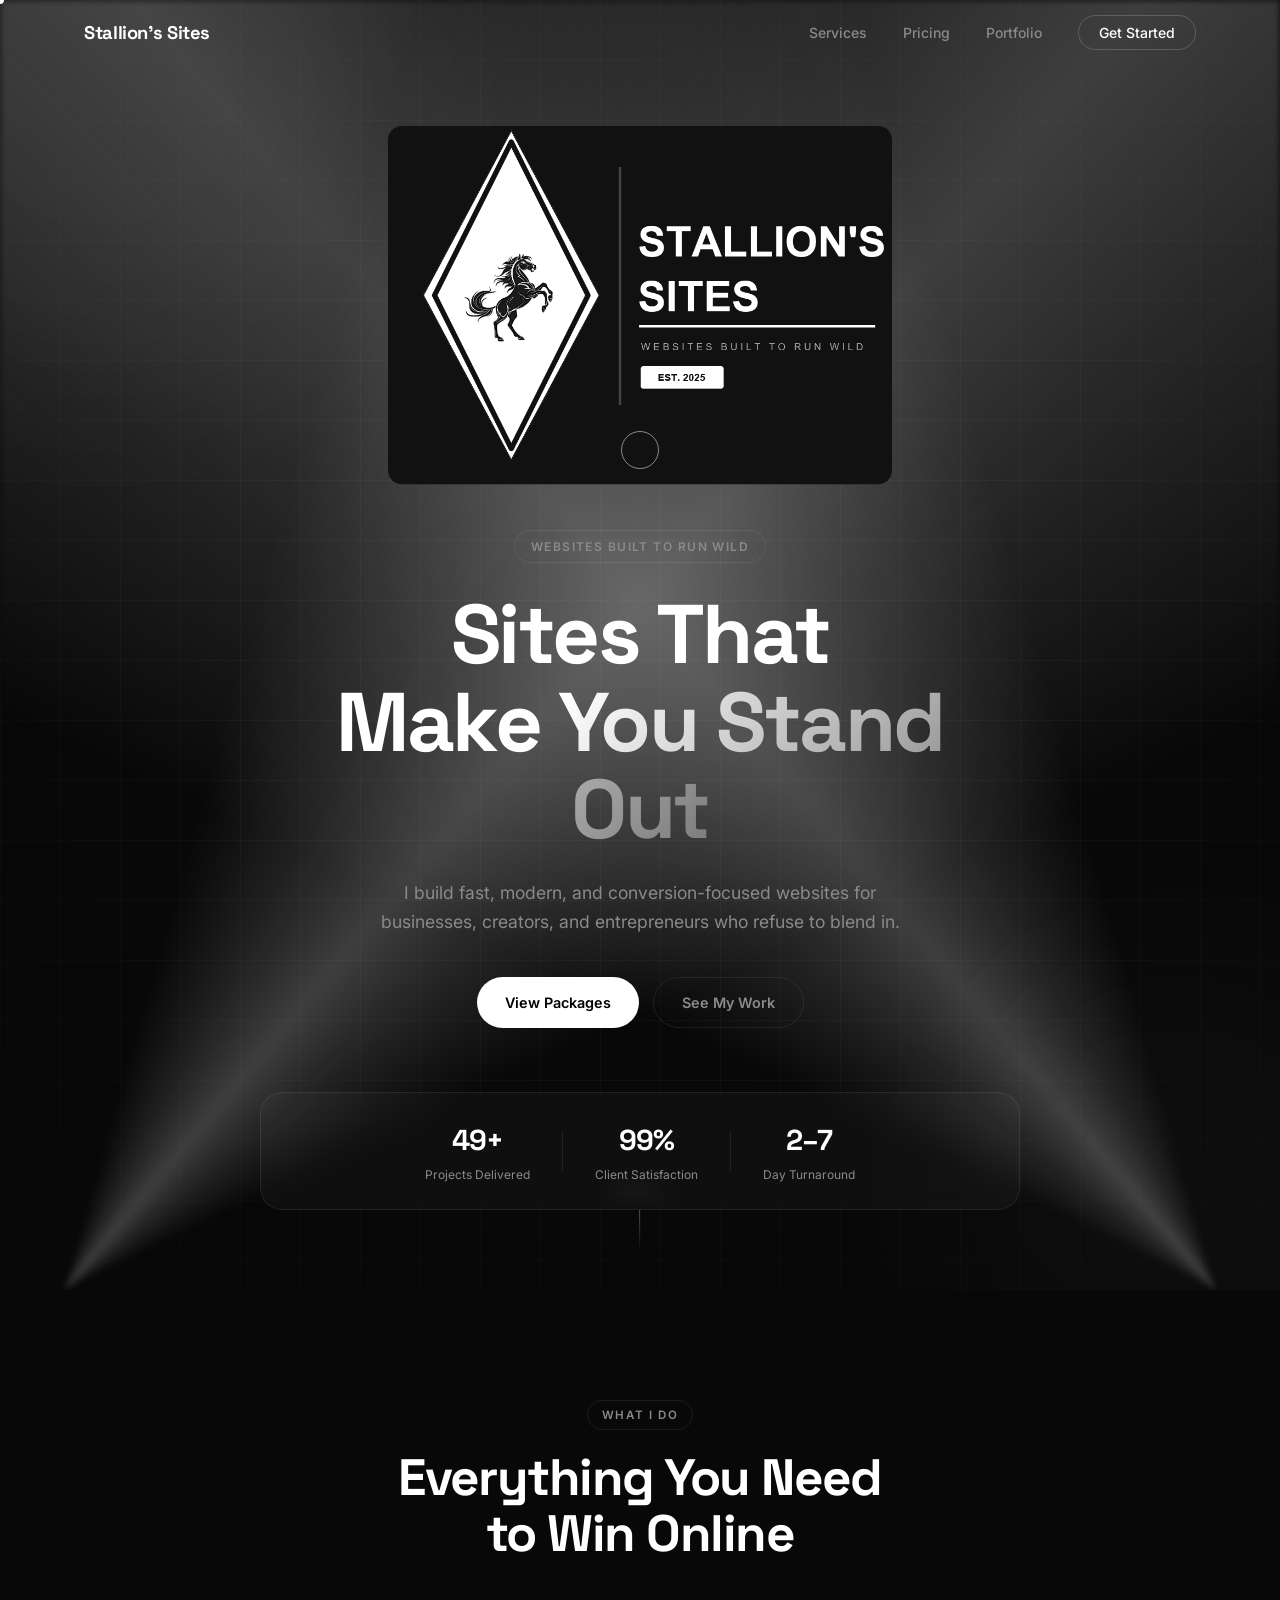
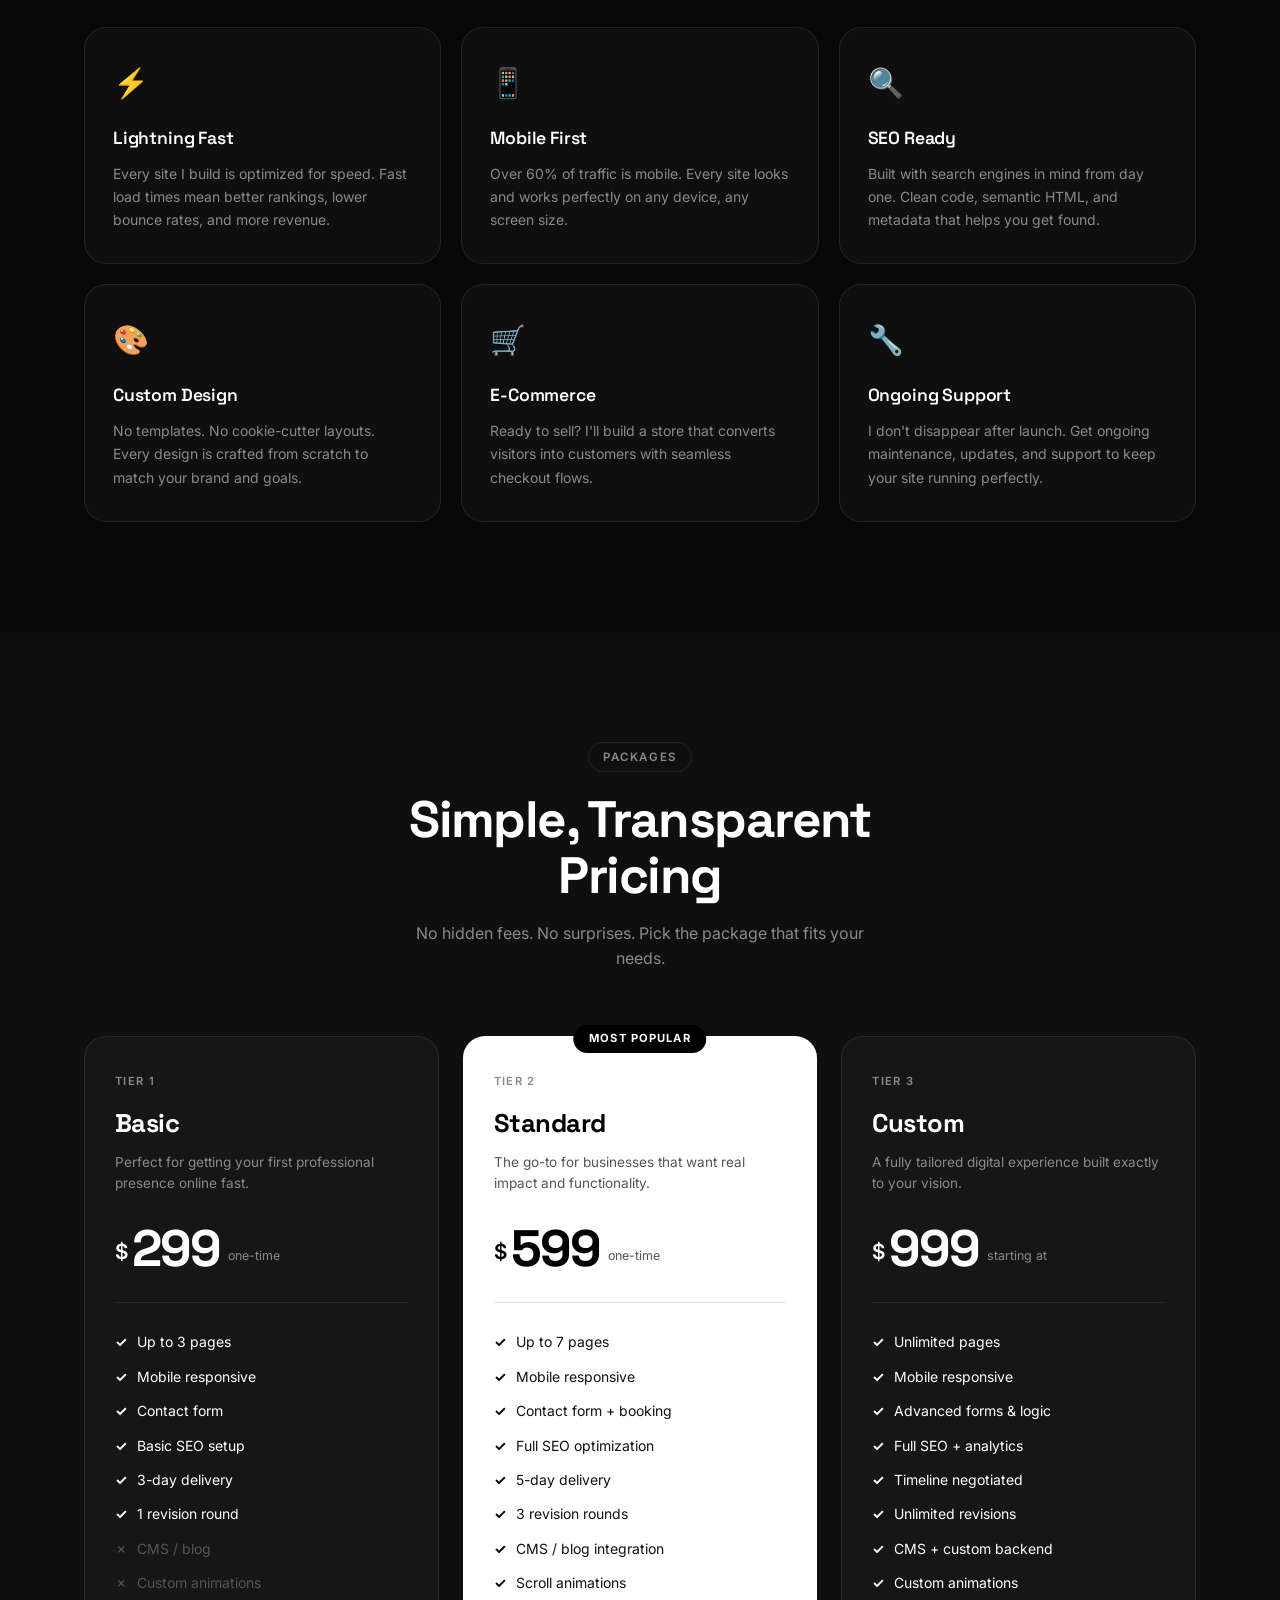
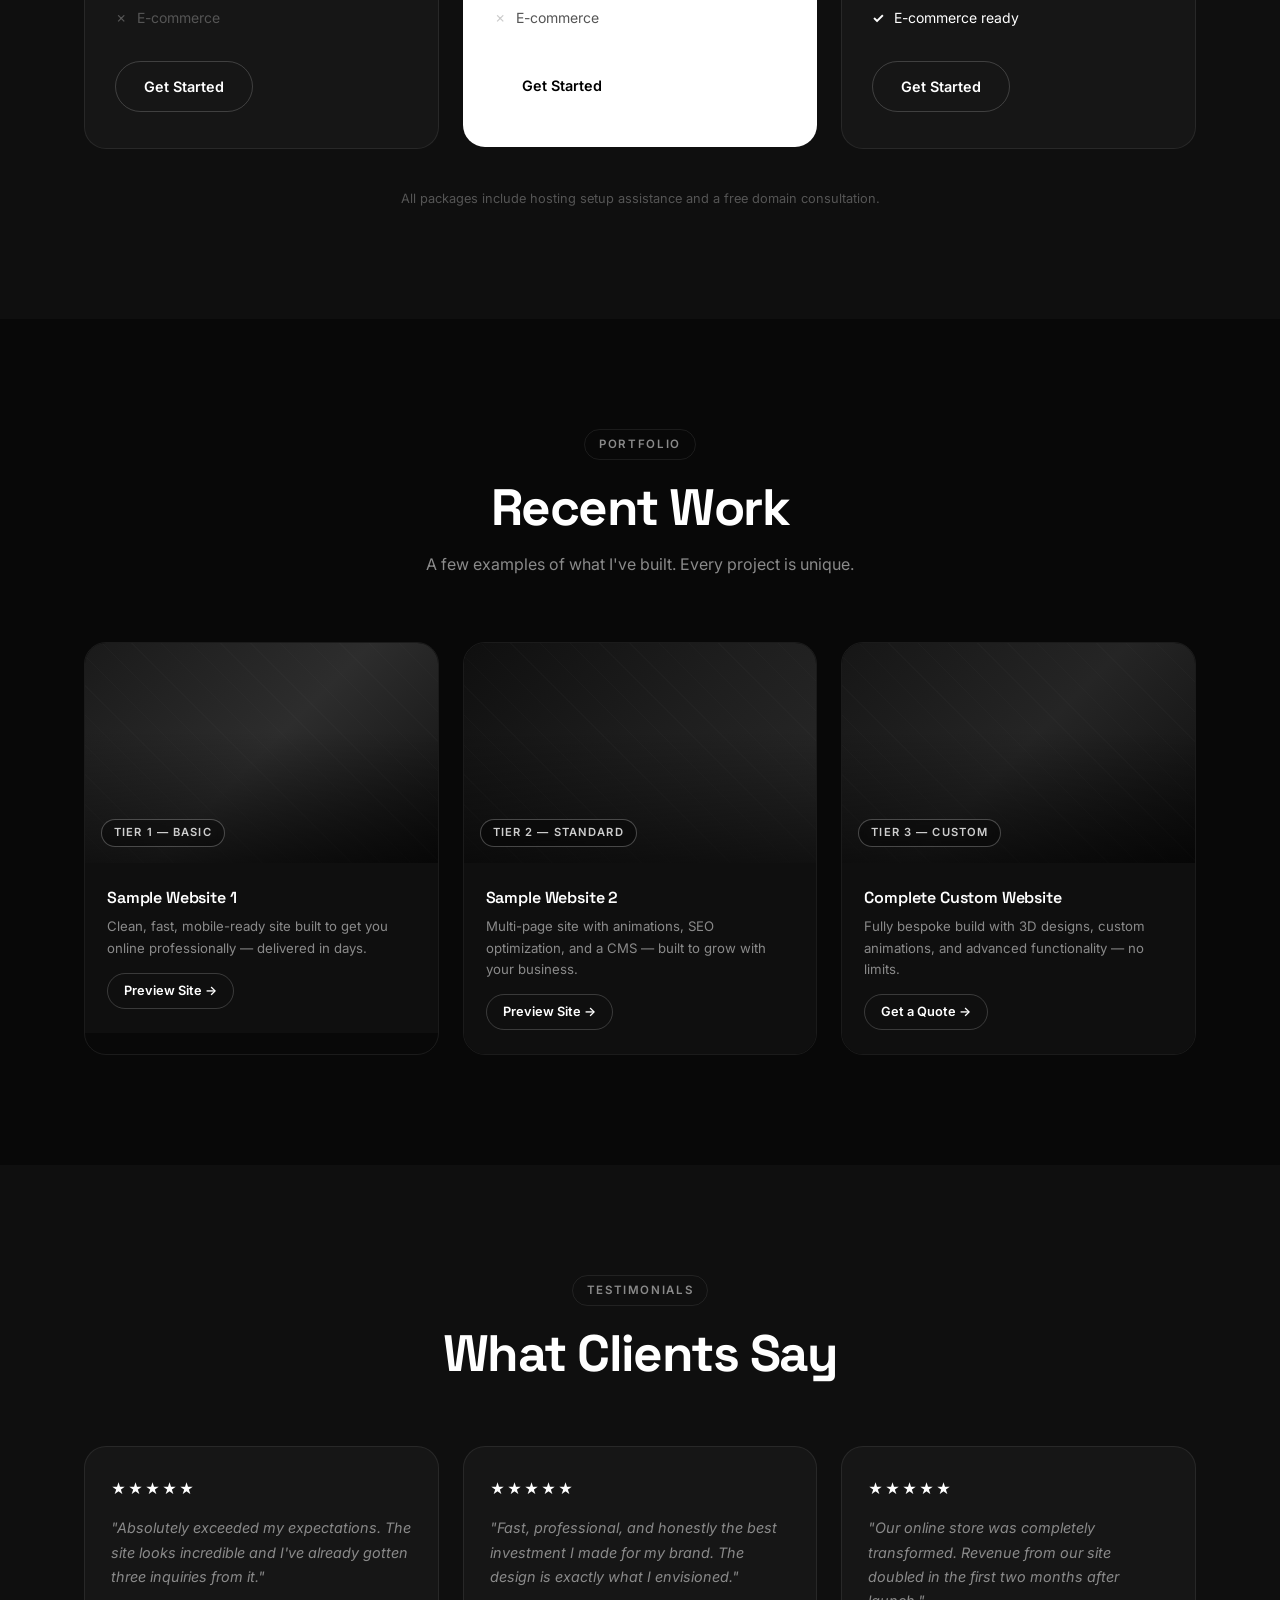
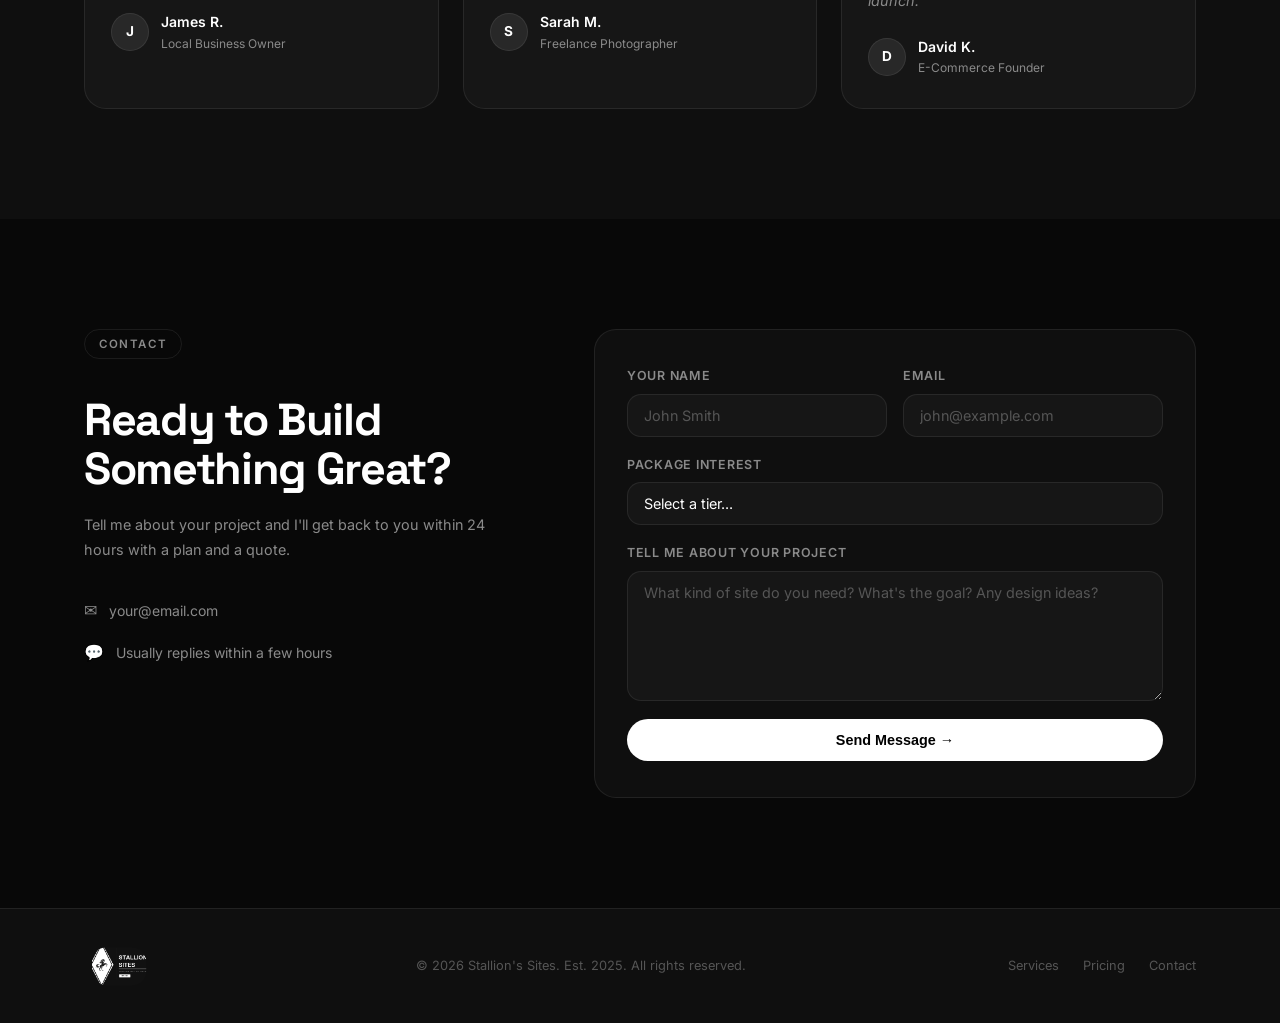
==== commit 1ab0b9ca: "Simplify to 2 main spotlight beams, boost brightness Co-Authored-By: Claude Sonnet 4.6 <noreply@anth" ====
--- a/index.html
+++ b/index.html
@@ -45,8 +45,6 @@
       <div class="glow glow-2"></div>
       <div class="spotlight spotlight-bl"></div>
       <div class="spotlight spotlight-br"></div>
-      <div class="spotlight spotlight-l"></div>
-      <div class="spotlight spotlight-r"></div>
     </div>
     <div class="hero-content reveal">
       <img src="logo.png" alt="Stallion's Sites" class="hero-logo" />
--- a/styles.css
+++ b/styles.css
@@ -183,80 +183,42 @@
   filter: blur(3px);
 }
 
-/* Bottom-left — beam points up-right toward logo center */
+/* Bottom-left — sweeps up-right toward logo */
 .spotlight-bl {
   background: conic-gradient(
-    at 6% 100%,
-    transparent 18deg,
-    rgba(255,255,255,0.13) 30deg,
-    rgba(255,255,255,0.18) 40deg,
-    rgba(255,255,255,0.13) 50deg,
-    transparent 62deg
+    at 5% 100%,
+    transparent 15deg,
+    rgba(255,255,255,0.10) 28deg,
+    rgba(255,255,255,0.22) 40deg,
+    rgba(255,255,255,0.10) 52deg,
+    transparent 65deg
   );
-  transform-origin: 6% 100%;
+  transform-origin: 5% 100%;
   animation: sweepBL 3.2s ease-in-out infinite alternate;
 }
 
-/* Bottom-right — beam points up-left toward logo center */
+/* Bottom-right — sweeps up-left toward logo */
 .spotlight-br {
   background: conic-gradient(
-    at 94% 100%,
-    transparent 298deg,
-    rgba(255,255,255,0.11) 310deg,
-    rgba(255,255,255,0.16) 320deg,
-    rgba(255,255,255,0.11) 330deg,
-    transparent 342deg
+    at 95% 100%,
+    transparent 295deg,
+    rgba(255,255,255,0.10) 308deg,
+    rgba(255,255,255,0.22) 320deg,
+    rgba(255,255,255,0.10) 332deg,
+    transparent 345deg
   );
-  transform-origin: 94% 100%;
+  transform-origin: 95% 100%;
   animation: sweepBR 3.8s ease-in-out infinite alternate;
-  animation-delay: -1.4s;
-}
-
-/* Left side — beam points right toward logo */
-.spotlight-l {
-  background: conic-gradient(
-    at 0% 58%,
-    transparent 68deg,
-    rgba(255,255,255,0.09) 76deg,
-    rgba(255,255,255,0.13) 83deg,
-    rgba(255,255,255,0.09) 90deg,
-    transparent 98deg
-  );
-  transform-origin: 0% 58%;
-  animation: sweepL 2.9s ease-in-out infinite alternate;
-  animation-delay: -0.7s;
-}
-
-/* Right side — beam points left toward logo */
-.spotlight-r {
-  background: conic-gradient(
-    at 100% 52%,
-    transparent 262deg,
-    rgba(255,255,255,0.09) 270deg,
-    rgba(255,255,255,0.13) 277deg,
-    rgba(255,255,255,0.09) 284deg,
-    transparent 292deg
-  );
-  transform-origin: 100% 52%;
-  animation: sweepR 3.5s ease-in-out infinite alternate;
-  animation-delay: -2.1s;
+  animation-delay: -1.6s;
 }
 
 @keyframes sweepBL {
-  from { transform: rotate(-20deg); opacity: 0.55; }
-  to   { transform: rotate(20deg);  opacity: 1;    }
+  from { transform: rotate(-22deg); opacity: 0.5; }
+  to   { transform: rotate(22deg);  opacity: 1;   }
 }
 @keyframes sweepBR {
-  from { transform: rotate(20deg);  opacity: 0.5;  }
-  to   { transform: rotate(-20deg); opacity: 1;    }
-}
-@keyframes sweepL {
-  from { transform: rotate(-14deg); opacity: 0.45; }
-  to   { transform: rotate(14deg);  opacity: 0.95; }
-}
-@keyframes sweepR {
-  from { transform: rotate(14deg);  opacity: 0.45; }
-  to   { transform: rotate(-14deg); opacity: 0.95; }
+  from { transform: rotate(22deg);  opacity: 0.5; }
+  to   { transform: rotate(-22deg); opacity: 1;   }
 }
 
 .hero-content {
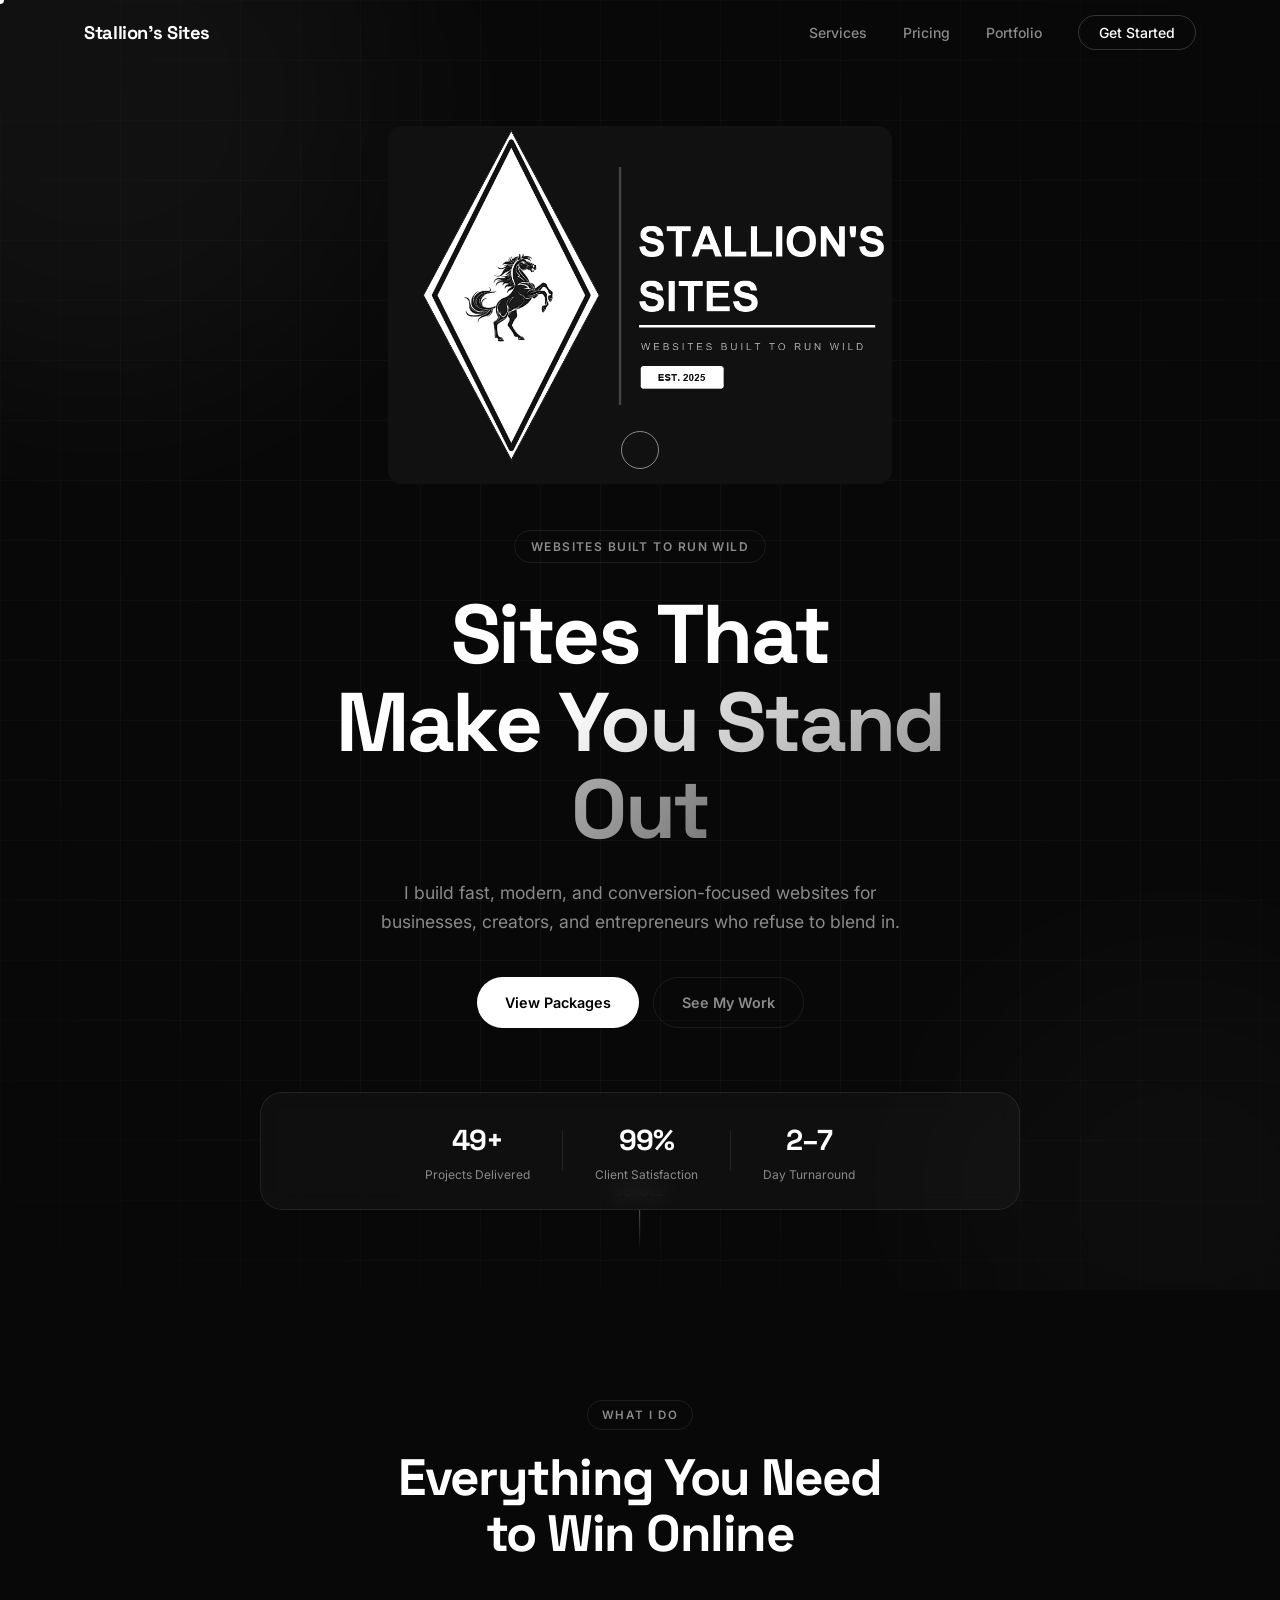
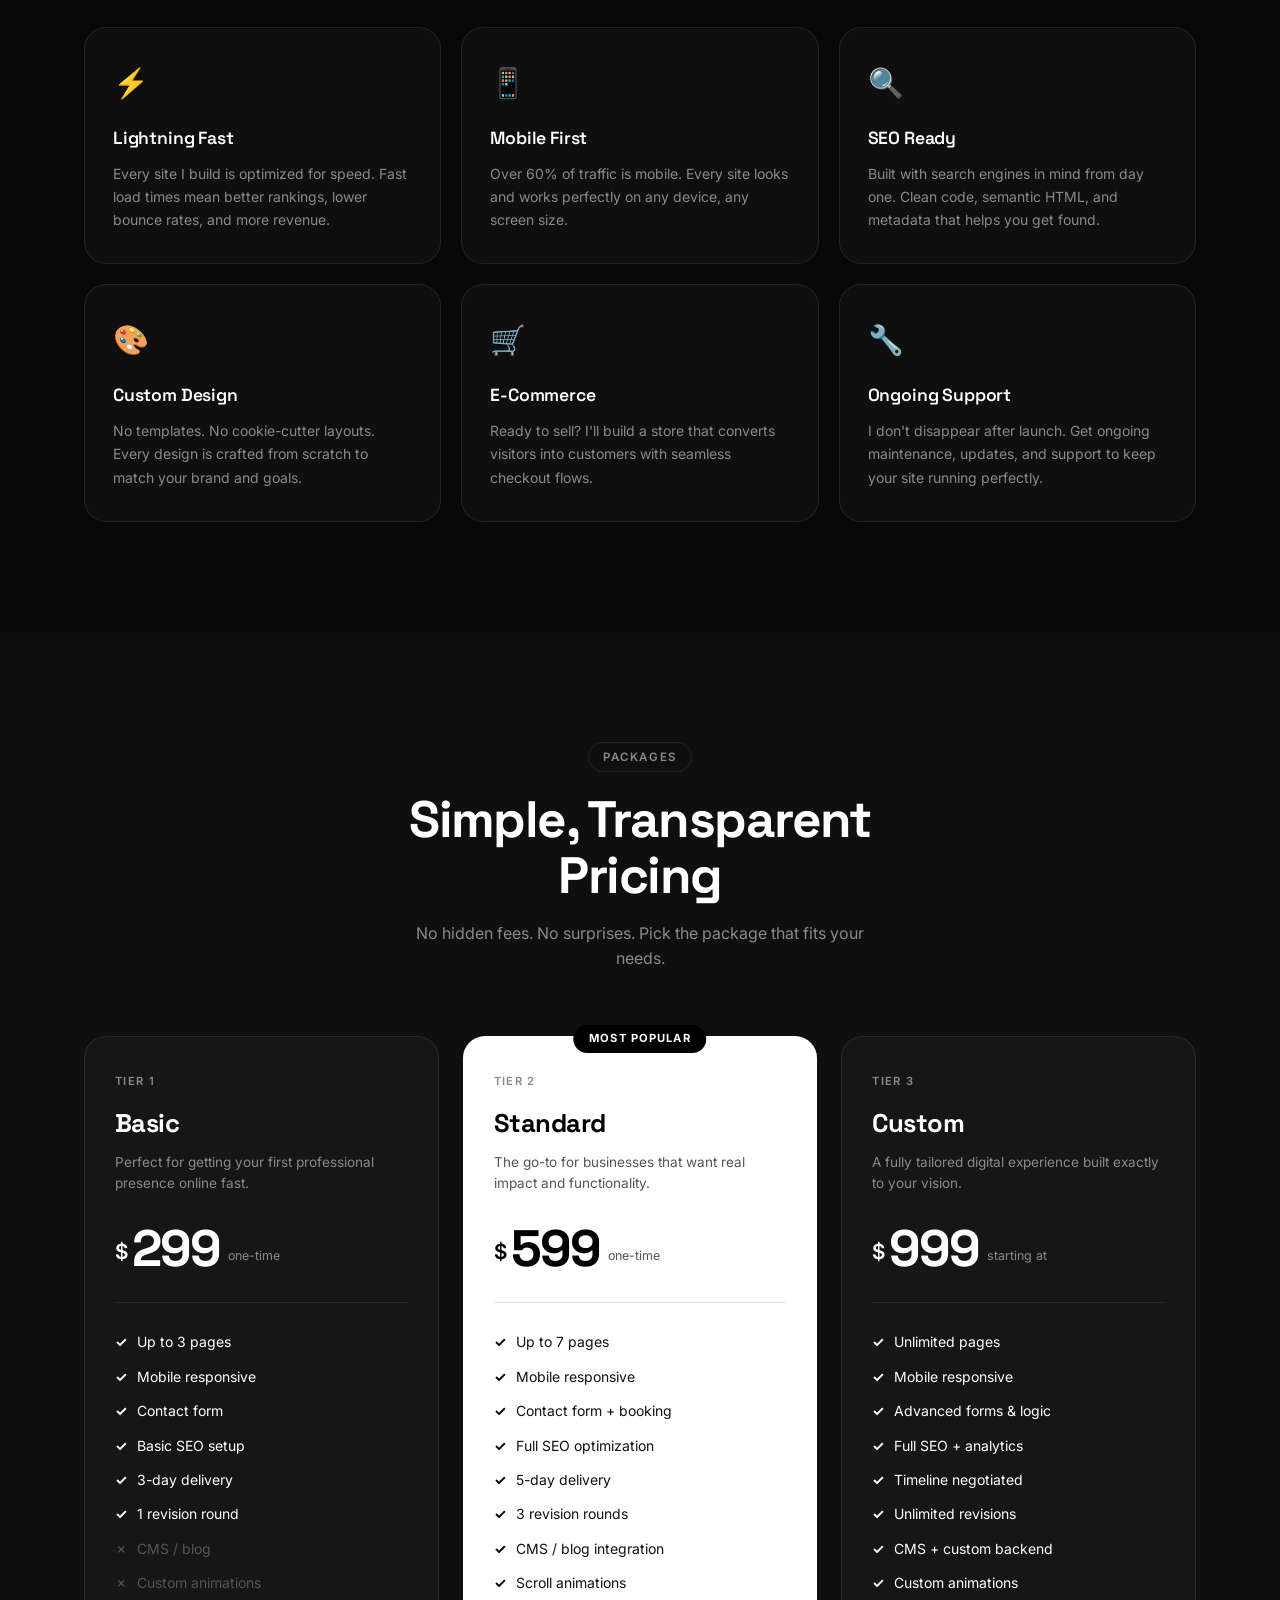
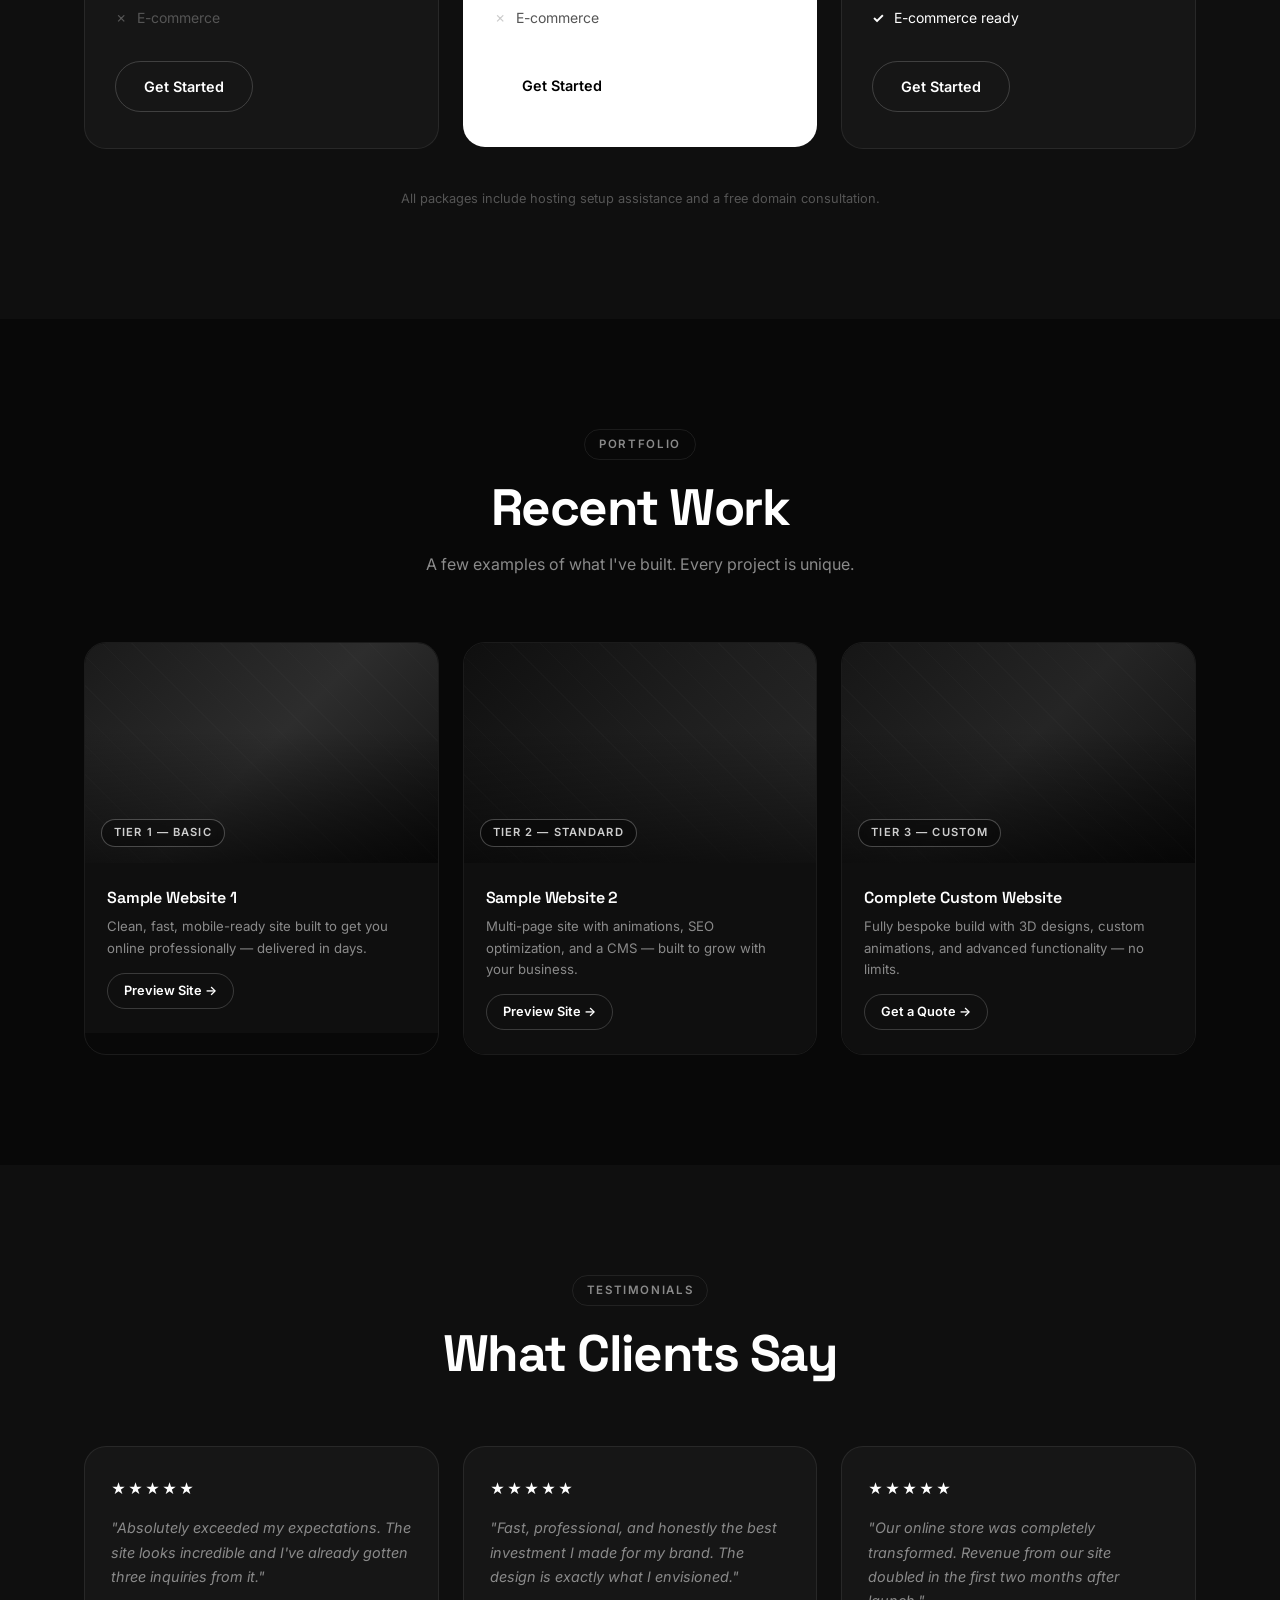
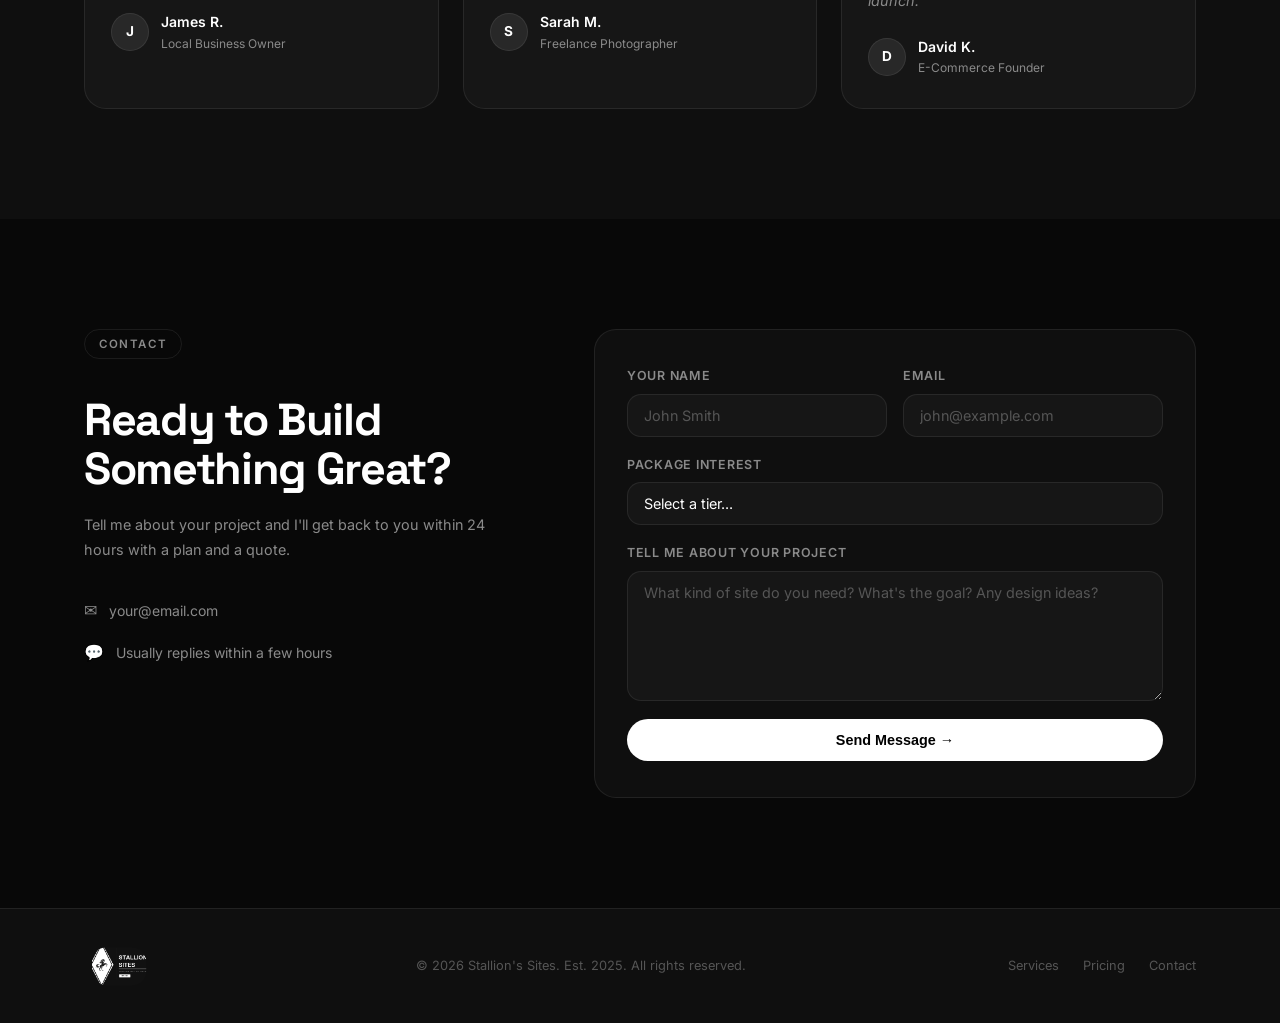
==== commit 395480ca: "Flip spotlights to shine from top corners down toward logo Co-Authored-By: Claude Sonnet 4.6 <norepl" ====
--- a/index.html
+++ b/index.html
@@ -43,8 +43,8 @@
       <div class="grid-overlay"></div>
       <div class="glow glow-1"></div>
       <div class="glow glow-2"></div>
-      <div class="spotlight spotlight-bl"></div>
-      <div class="spotlight spotlight-br"></div>
+      <div class="spotlight spotlight-tl"></div>
+      <div class="spotlight spotlight-tr"></div>
     </div>
     <div class="hero-content reveal">
       <img src="logo.png" alt="Stallion's Sites" class="hero-logo" />
--- a/styles.css
+++ b/styles.css
@@ -183,40 +183,40 @@
   filter: blur(3px);
 }
 
-/* Bottom-left — sweeps up-right toward logo */
-.spotlight-bl {
+/* Top-left — shines down-right toward logo */
+.spotlight-tl {
   background: conic-gradient(
-    at 5% 100%,
-    transparent 15deg,
-    rgba(255,255,255,0.10) 28deg,
-    rgba(255,255,255,0.22) 40deg,
-    rgba(255,255,255,0.10) 52deg,
-    transparent 65deg
+    at 5% 0%,
+    transparent 30deg,
+    rgba(255,255,255,0.10) 40deg,
+    rgba(255,255,255,0.22) 48deg,
+    rgba(255,255,255,0.10) 56deg,
+    transparent 66deg
   );
-  transform-origin: 5% 100%;
-  animation: sweepBL 3.2s ease-in-out infinite alternate;
-}
-
-/* Bottom-right — sweeps up-left toward logo */
-.spotlight-br {
+  transform-origin: 5% 0%;
+  animation: sweepTL 3.2s ease-in-out infinite alternate;
+}
+
+/* Top-right — shines down-left toward logo */
+.spotlight-tr {
   background: conic-gradient(
-    at 95% 100%,
-    transparent 295deg,
-    rgba(255,255,255,0.10) 308deg,
-    rgba(255,255,255,0.22) 320deg,
-    rgba(255,255,255,0.10) 332deg,
-    transparent 345deg
+    at 95% 0%,
+    transparent 294deg,
+    rgba(255,255,255,0.10) 304deg,
+    rgba(255,255,255,0.22) 312deg,
+    rgba(255,255,255,0.10) 320deg,
+    transparent 330deg
   );
-  transform-origin: 95% 100%;
-  animation: sweepBR 3.8s ease-in-out infinite alternate;
+  transform-origin: 95% 0%;
+  animation: sweepTR 3.8s ease-in-out infinite alternate;
   animation-delay: -1.6s;
 }
 
-@keyframes sweepBL {
+@keyframes sweepTL {
   from { transform: rotate(-22deg); opacity: 0.5; }
   to   { transform: rotate(22deg);  opacity: 1;   }
 }
-@keyframes sweepBR {
+@keyframes sweepTR {
   from { transform: rotate(22deg);  opacity: 0.5; }
   to   { transform: rotate(-22deg); opacity: 1;   }
 }
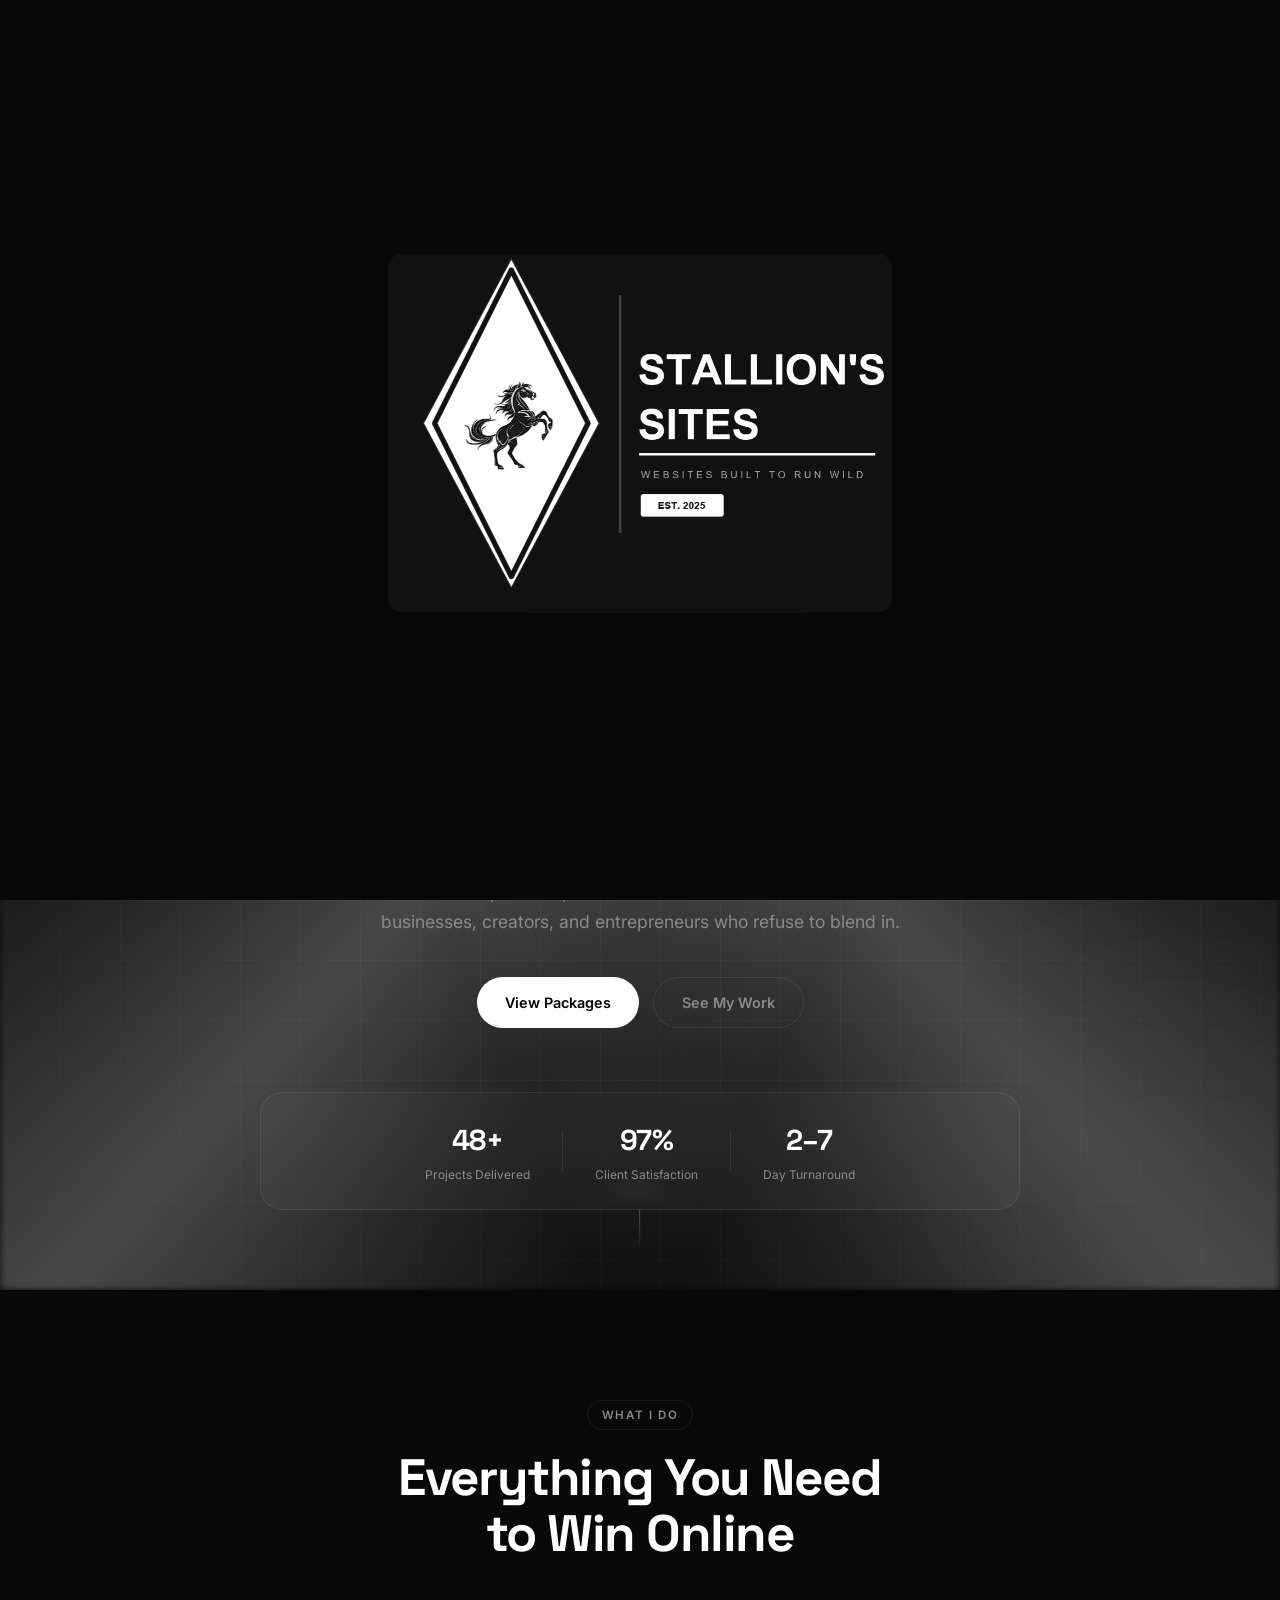
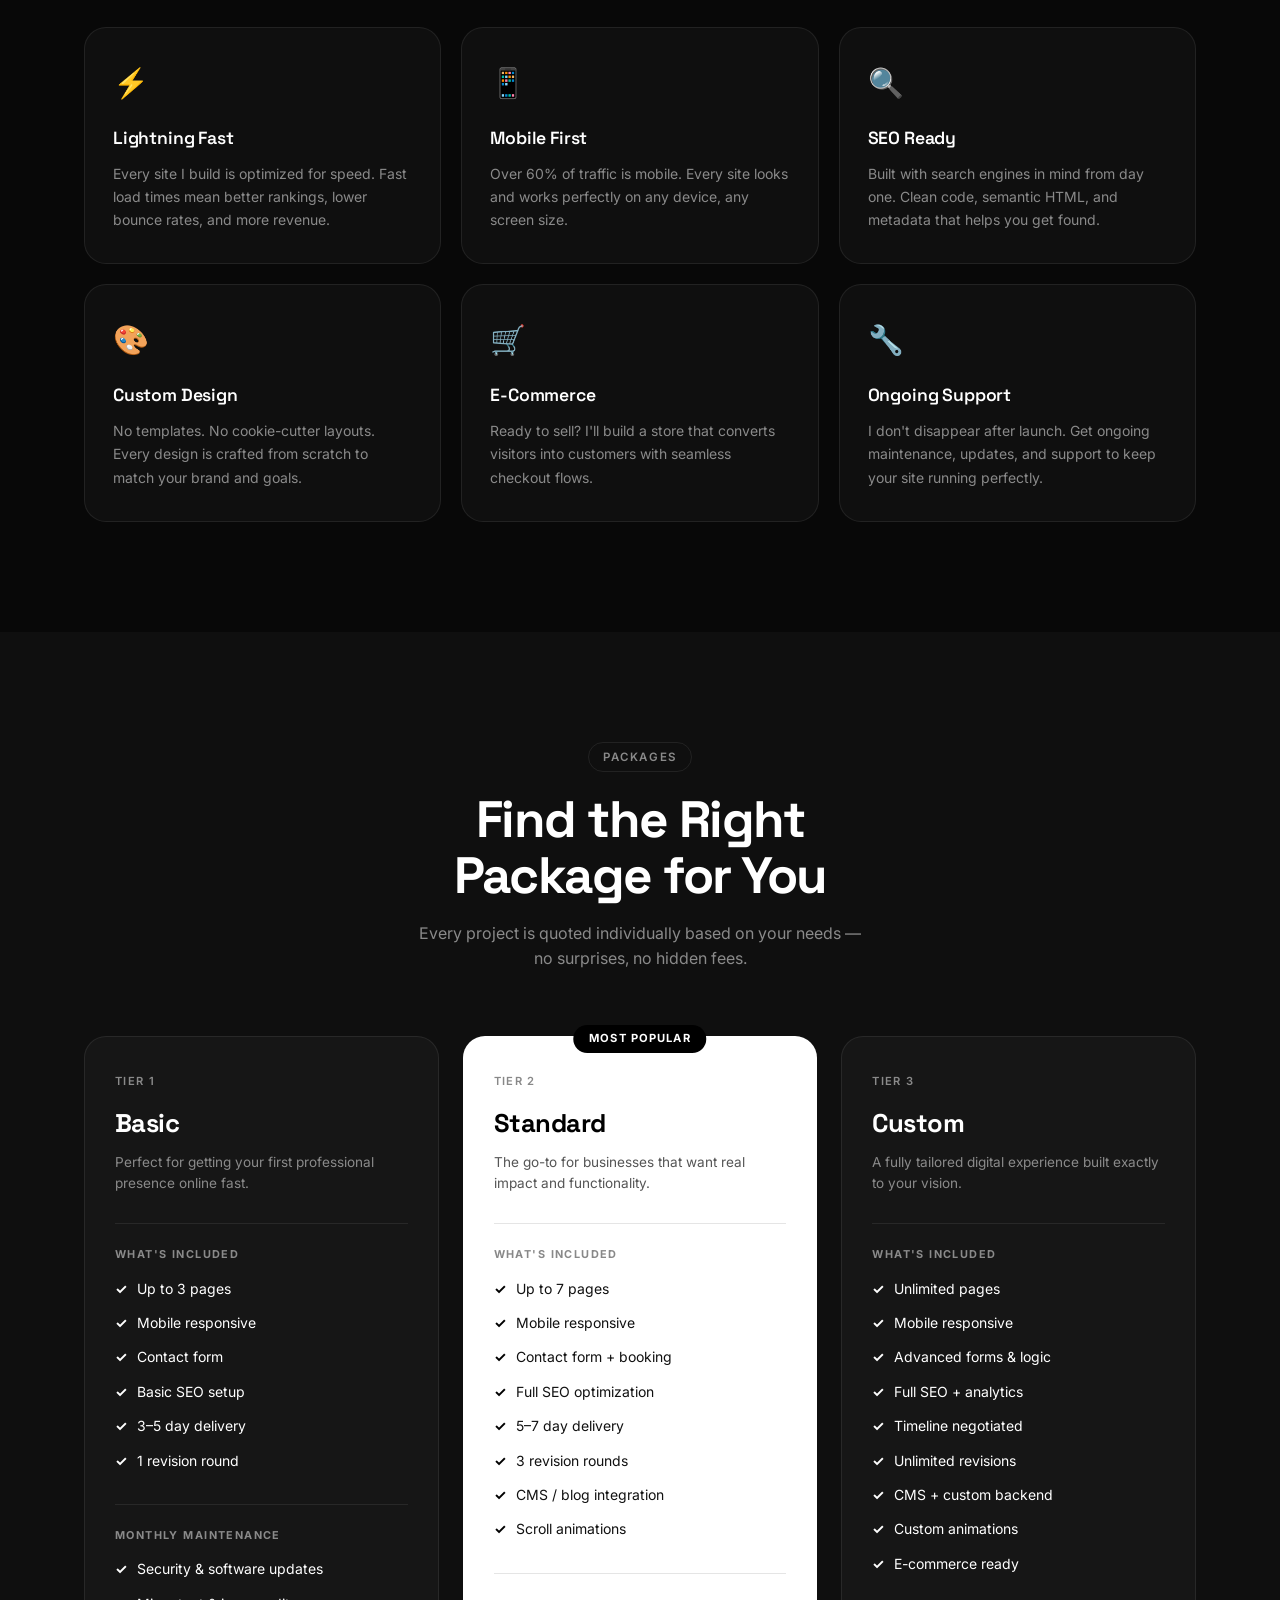
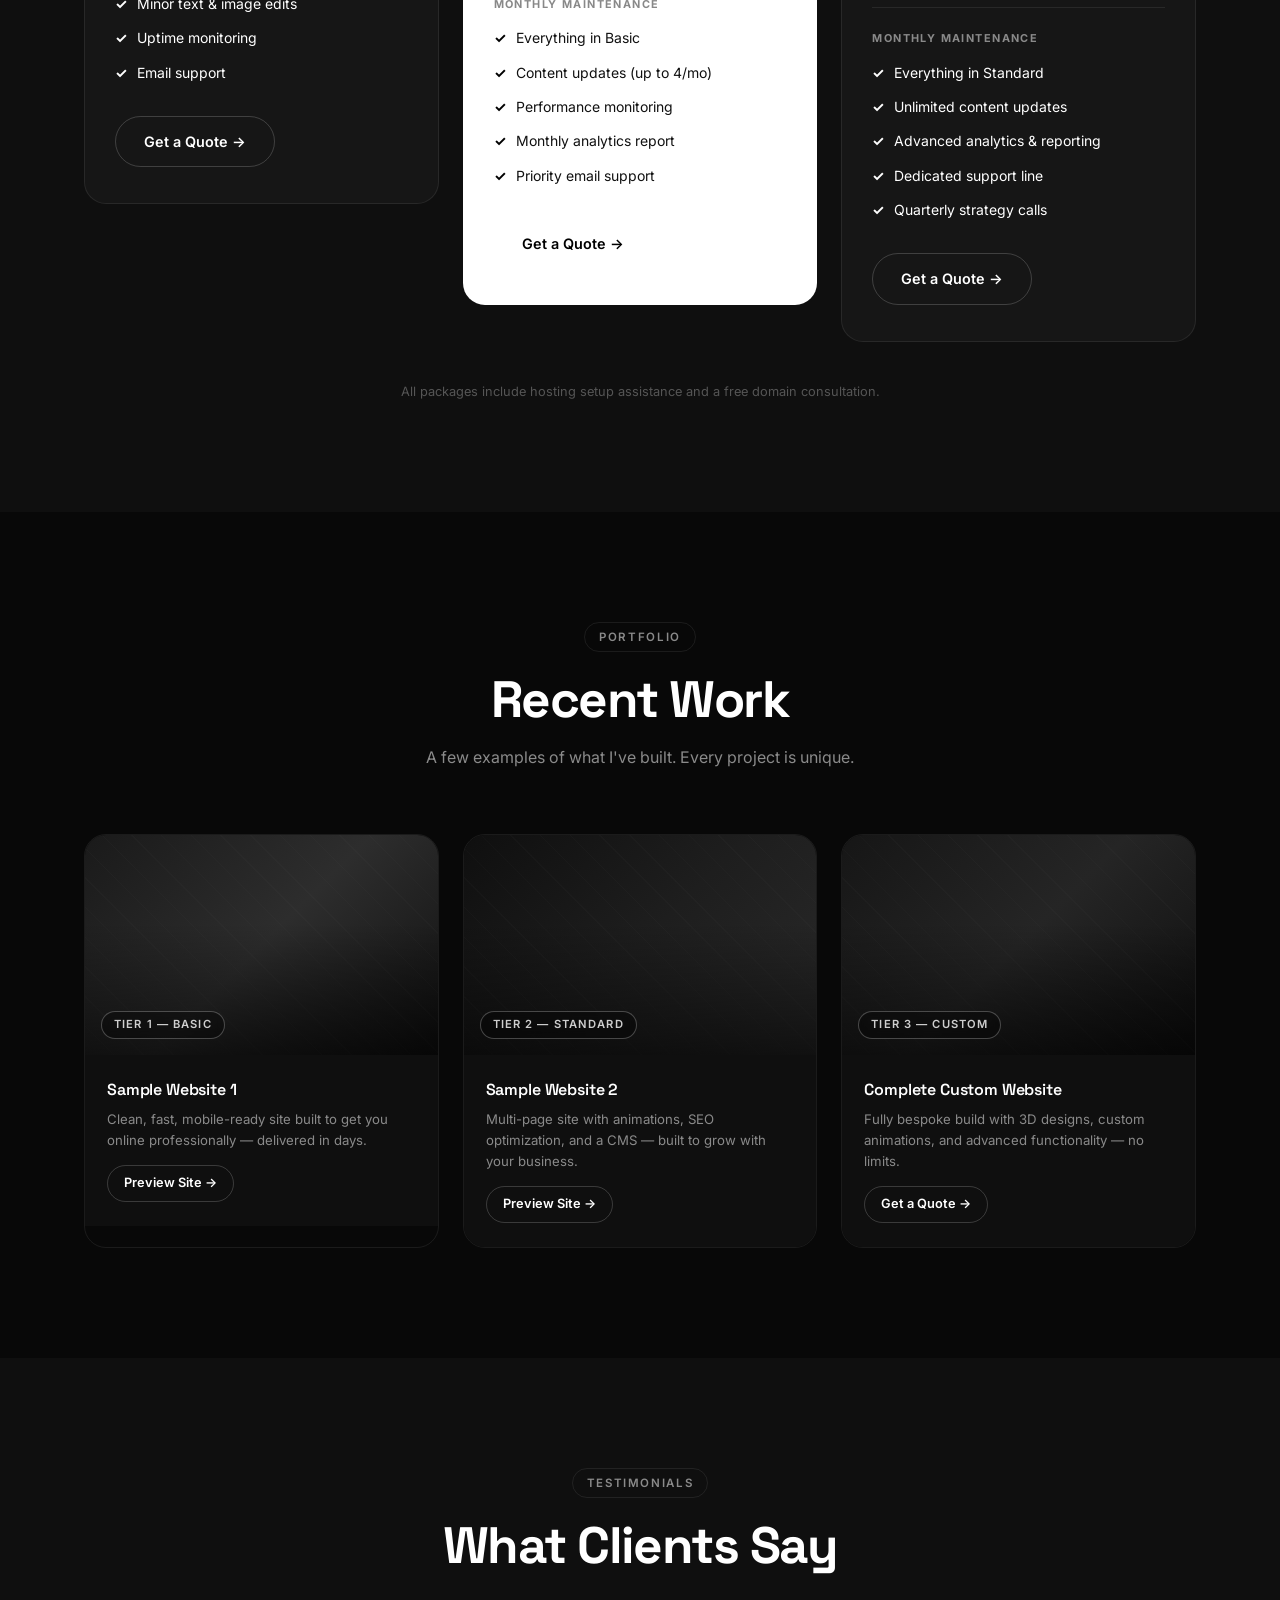
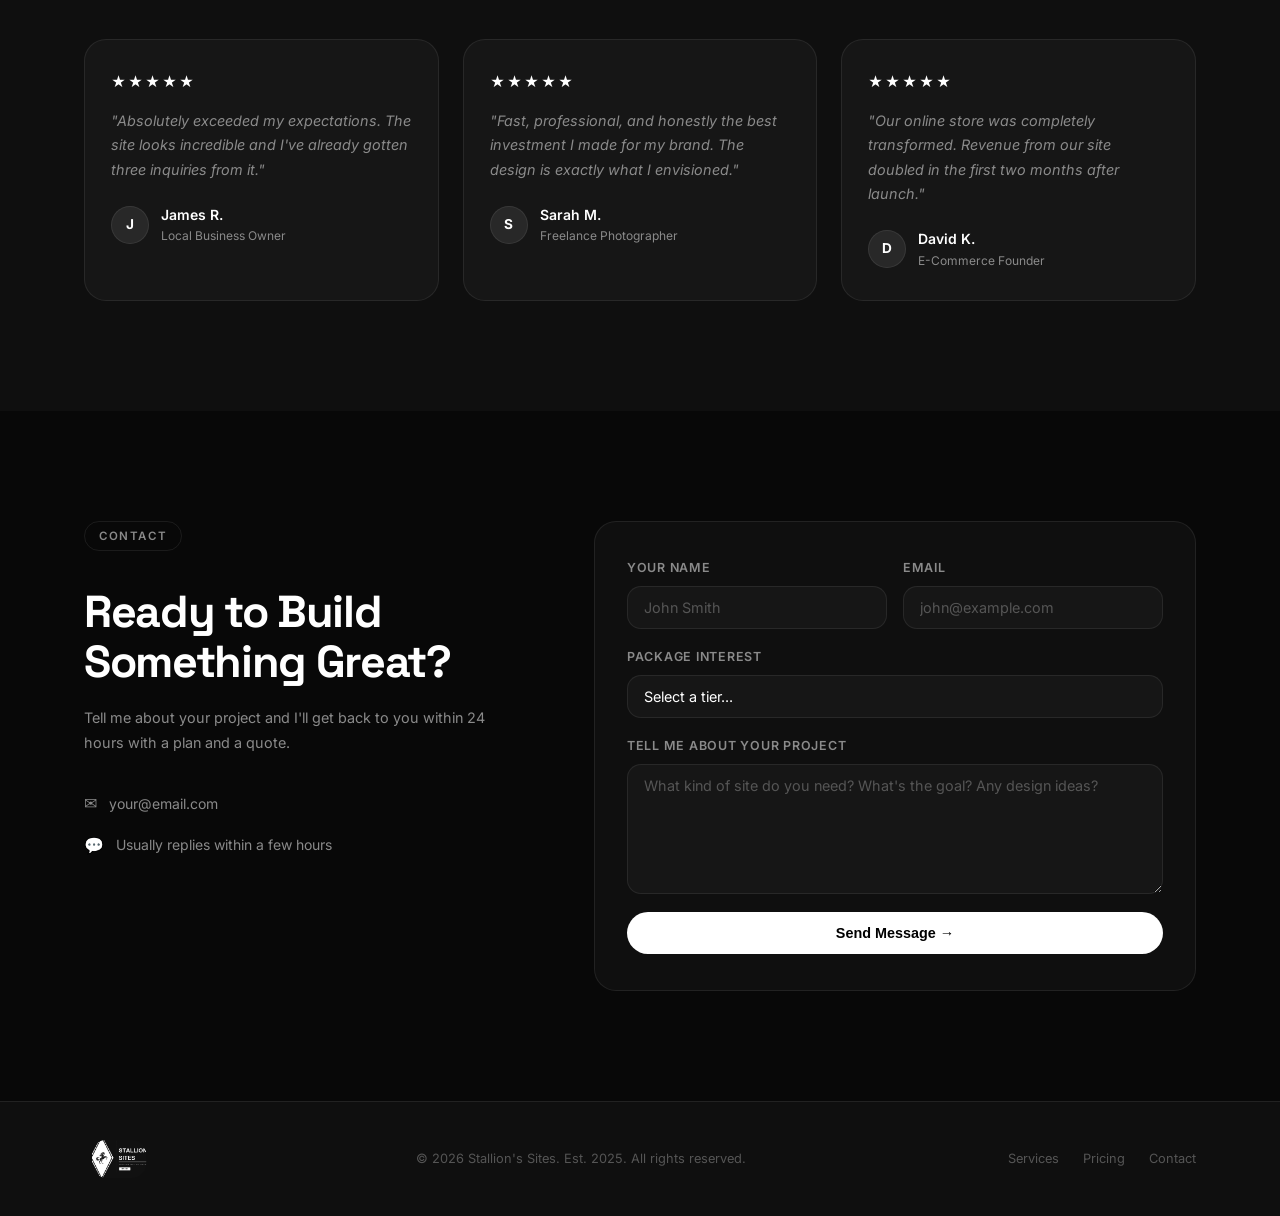
==== commit 53071257: "Remove prices, combine build + maintenance into each pricing card" ====
--- a/index.html
+++ b/index.html
@@ -131,8 +131,8 @@
     <div class="container">
       <div class="section-header reveal">
         <span class="section-tag">Packages</span>
-        <h2>Simple, Transparent<br />Pricing</h2>
-        <p class="section-desc">No hidden fees. No surprises. Pick the package that fits your needs.</p>
+        <h2>Find the Right<br />Package for You</h2>
+        <p class="section-desc">Every project is quoted individually based on your needs — no surprises, no hidden fees.</p>
       </div>
       <div class="pricing-grid">
 
@@ -141,23 +141,30 @@
           <div class="pricing-tier-badge">Tier 1</div>
           <h3 class="pricing-name">Basic</h3>
           <p class="pricing-desc">Perfect for getting your first professional presence online fast.</p>
-          <div class="pricing-price">
-            <span class="price-currency">$</span>
-            <span class="price-amount">299</span>
-            <span class="price-note">one-time</span>
-          </div>
+
+          <div class="pricing-divider"></div>
+
+          <p class="pricing-section-label">What's Included</p>
           <ul class="pricing-features">
             <li><span class="check">✓</span> Up to 3 pages</li>
             <li><span class="check">✓</span> Mobile responsive</li>
             <li><span class="check">✓</span> Contact form</li>
             <li><span class="check">✓</span> Basic SEO setup</li>
-            <li><span class="check">✓</span> 3-day delivery</li>
+            <li><span class="check">✓</span> 3–5 day delivery</li>
             <li><span class="check">✓</span> 1 revision round</li>
-            <li class="muted"><span class="cross">✗</span> CMS / blog</li>
-            <li class="muted"><span class="cross">✗</span> Custom animations</li>
-            <li class="muted"><span class="cross">✗</span> E-commerce</li>
-          </ul>
-          <a href="#contact" class="btn btn-outline-white">Get Started</a>
+          </ul>
+
+          <div class="pricing-divider"></div>
+
+          <p class="pricing-section-label">Monthly Maintenance</p>
+          <ul class="pricing-features">
+            <li><span class="check">✓</span> Security &amp; software updates</li>
+            <li><span class="check">✓</span> Minor text &amp; image edits</li>
+            <li><span class="check">✓</span> Uptime monitoring</li>
+            <li><span class="check">✓</span> Email support</li>
+          </ul>
+
+          <a href="#contact" class="btn btn-outline-white">Get a Quote →</a>
         </div>
 
         <!-- TIER 2 -->
@@ -166,23 +173,33 @@
           <div class="pricing-tier-badge">Tier 2</div>
           <h3 class="pricing-name">Standard</h3>
           <p class="pricing-desc">The go-to for businesses that want real impact and functionality.</p>
-          <div class="pricing-price">
-            <span class="price-currency">$</span>
-            <span class="price-amount">599</span>
-            <span class="price-note">one-time</span>
-          </div>
+
+          <div class="pricing-divider"></div>
+
+          <p class="pricing-section-label">What's Included</p>
           <ul class="pricing-features">
             <li><span class="check">✓</span> Up to 7 pages</li>
             <li><span class="check">✓</span> Mobile responsive</li>
             <li><span class="check">✓</span> Contact form + booking</li>
             <li><span class="check">✓</span> Full SEO optimization</li>
-            <li><span class="check">✓</span> 5-day delivery</li>
+            <li><span class="check">✓</span> 5–7 day delivery</li>
             <li><span class="check">✓</span> 3 revision rounds</li>
             <li><span class="check">✓</span> CMS / blog integration</li>
             <li><span class="check">✓</span> Scroll animations</li>
-            <li class="muted"><span class="cross">✗</span> E-commerce</li>
-          </ul>
-          <a href="#contact" class="btn btn-primary">Get Started</a>
+          </ul>
+
+          <div class="pricing-divider"></div>
+
+          <p class="pricing-section-label">Monthly Maintenance</p>
+          <ul class="pricing-features">
+            <li><span class="check">✓</span> Everything in Basic</li>
+            <li><span class="check">✓</span> Content updates (up to 4/mo)</li>
+            <li><span class="check">✓</span> Performance monitoring</li>
+            <li><span class="check">✓</span> Monthly analytics report</li>
+            <li><span class="check">✓</span> Priority email support</li>
+          </ul>
+
+          <a href="#contact" class="btn btn-primary">Get a Quote →</a>
         </div>
 
         <!-- TIER 3 -->
@@ -190,15 +207,14 @@
           <div class="pricing-tier-badge">Tier 3</div>
           <h3 class="pricing-name">Custom</h3>
           <p class="pricing-desc">A fully tailored digital experience built exactly to your vision.</p>
-          <div class="pricing-price">
-            <span class="price-currency">$</span>
-            <span class="price-amount">999</span>
-            <span class="price-note">starting at</span>
-          </div>
+
+          <div class="pricing-divider"></div>
+
+          <p class="pricing-section-label">What's Included</p>
           <ul class="pricing-features">
             <li><span class="check">✓</span> Unlimited pages</li>
             <li><span class="check">✓</span> Mobile responsive</li>
-            <li><span class="check">✓</span> Advanced forms & logic</li>
+            <li><span class="check">✓</span> Advanced forms &amp; logic</li>
             <li><span class="check">✓</span> Full SEO + analytics</li>
             <li><span class="check">✓</span> Timeline negotiated</li>
             <li><span class="check">✓</span> Unlimited revisions</li>
@@ -206,7 +222,19 @@
             <li><span class="check">✓</span> Custom animations</li>
             <li><span class="check">✓</span> E-commerce ready</li>
           </ul>
-          <a href="#contact" class="btn btn-outline-white">Get Started</a>
+
+          <div class="pricing-divider"></div>
+
+          <p class="pricing-section-label">Monthly Maintenance</p>
+          <ul class="pricing-features">
+            <li><span class="check">✓</span> Everything in Standard</li>
+            <li><span class="check">✓</span> Unlimited content updates</li>
+            <li><span class="check">✓</span> Advanced analytics &amp; reporting</li>
+            <li><span class="check">✓</span> Dedicated support line</li>
+            <li><span class="check">✓</span> Quarterly strategy calls</li>
+          </ul>
+
+          <a href="#contact" class="btn btn-outline-white">Get a Quote →</a>
         </div>
 
       </div>
@@ -346,9 +374,9 @@
             <label>Package Interest</label>
             <select>
               <option value="">Select a tier...</option>
-              <option value="basic">Tier 1 — Basic ($299)</option>
-              <option value="standard">Tier 2 — Standard ($599)</option>
-              <option value="custom">Tier 3 — Custom ($999+)</option>
+              <option value="basic">Tier 1 — Basic</option>
+              <option value="standard">Tier 2 — Standard</option>
+              <option value="custom">Tier 3 — Custom</option>
               <option value="unsure">Not sure yet</option>
             </select>
           </div>
--- a/styles.css
+++ b/styles.css
@@ -187,11 +187,11 @@
 .spotlight-tl {
   background: conic-gradient(
     at 5% 0%,
-    transparent 30deg,
-    rgba(255,255,255,0.10) 40deg,
-    rgba(255,255,255,0.22) 48deg,
-    rgba(255,255,255,0.10) 56deg,
-    transparent 66deg
+    transparent 118deg,
+    rgba(255,255,255,0.10) 128deg,
+    rgba(255,255,255,0.26) 138deg,
+    rgba(255,255,255,0.10) 148deg,
+    transparent 158deg
   );
   transform-origin: 5% 0%;
   animation: sweepTL 3.2s ease-in-out infinite alternate;
@@ -201,11 +201,11 @@
 .spotlight-tr {
   background: conic-gradient(
     at 95% 0%,
-    transparent 294deg,
-    rgba(255,255,255,0.10) 304deg,
-    rgba(255,255,255,0.22) 312deg,
-    rgba(255,255,255,0.10) 320deg,
-    transparent 330deg
+    transparent 202deg,
+    rgba(255,255,255,0.10) 212deg,
+    rgba(255,255,255,0.26) 222deg,
+    rgba(255,255,255,0.10) 232deg,
+    transparent 242deg
   );
   transform-origin: 95% 0%;
   animation: sweepTR 3.8s ease-in-out infinite alternate;
@@ -578,6 +578,23 @@
 .pricing-featured .check { color: #000; }
 .cross { color: var(--text-dim); }
 .pricing-featured .cross { color: #ccc; }
+.pricing-divider {
+  height: 1px;
+  background: var(--border);
+  margin: 22px 0;
+}
+.pricing-featured .pricing-divider { background: rgba(0,0,0,0.1); }
+
+.pricing-section-label {
+  font-size: 0.68rem;
+  font-weight: 700;
+  letter-spacing: 0.13em;
+  text-transform: uppercase;
+  color: var(--text-muted);
+  margin-bottom: 14px;
+}
+.pricing-featured .pricing-section-label { color: #888; }
+
 .pricing-note {
   text-align: center;
   font-size: 0.8rem;
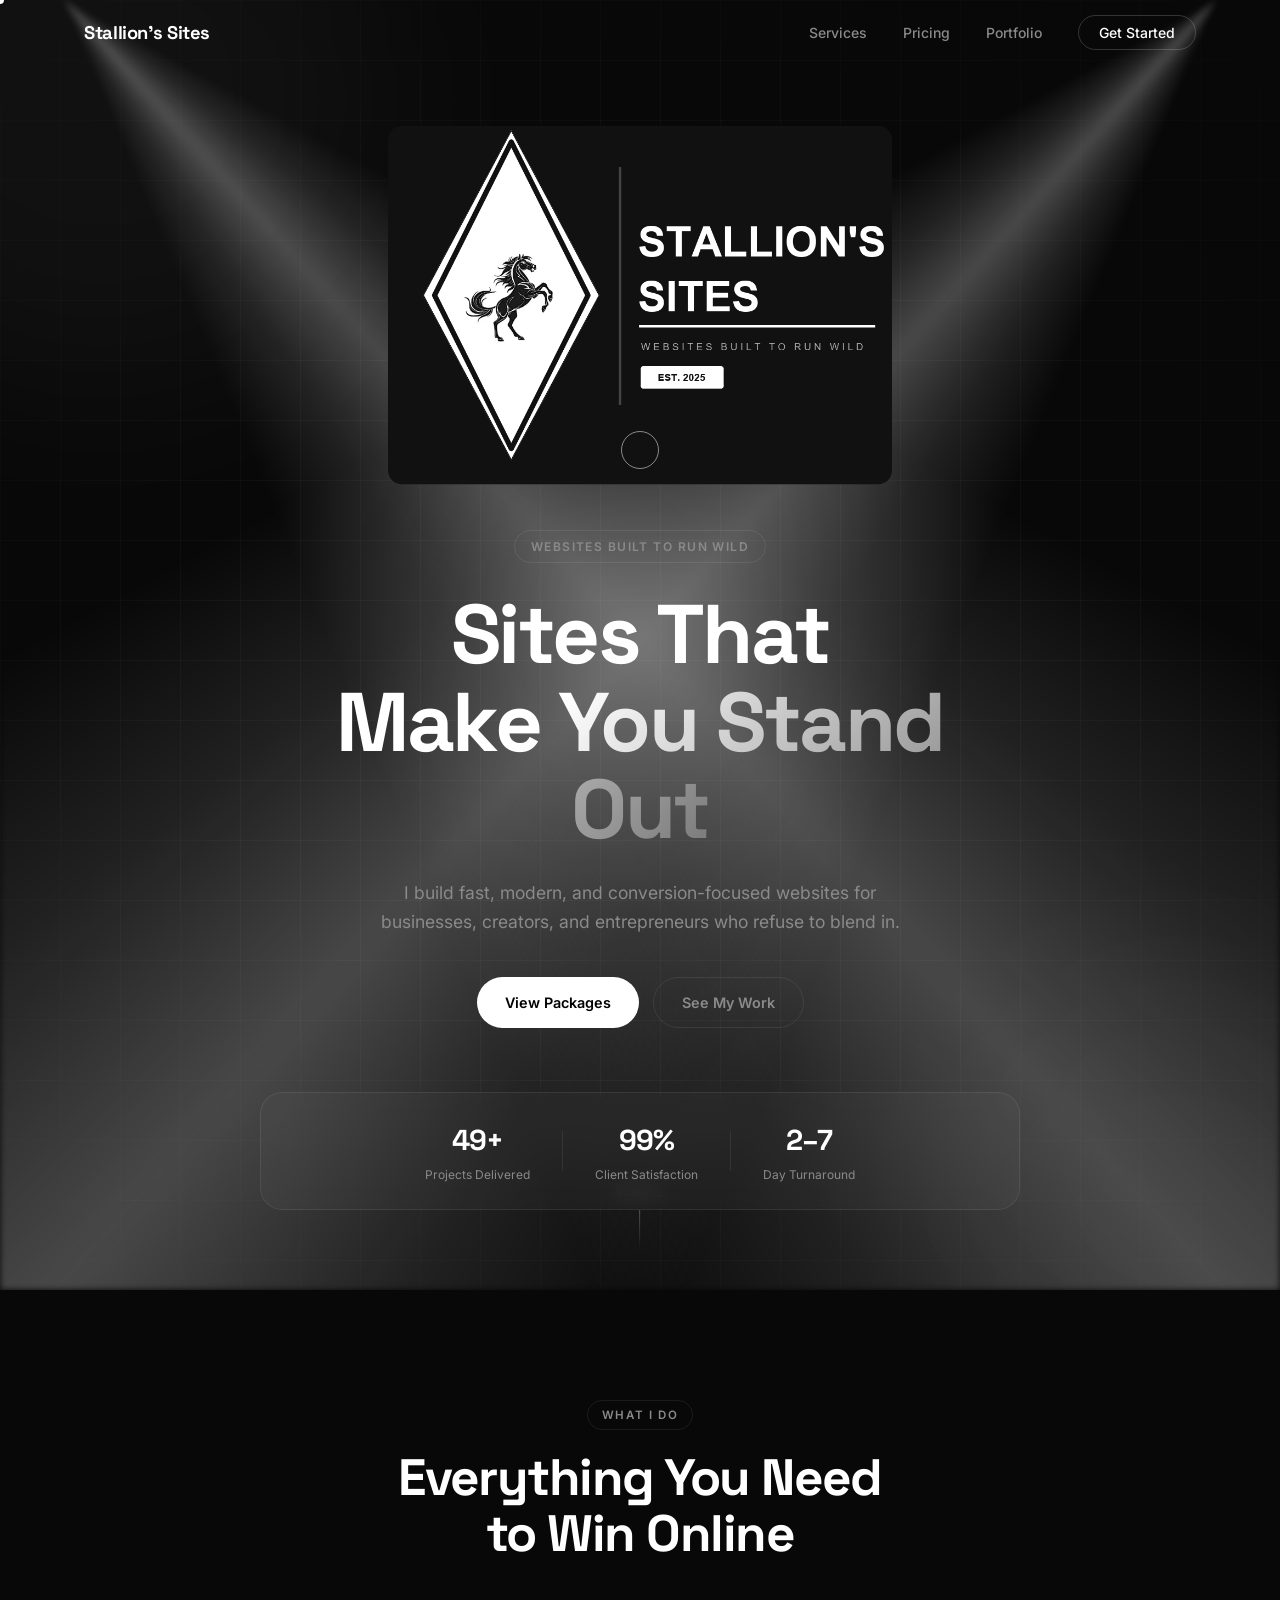
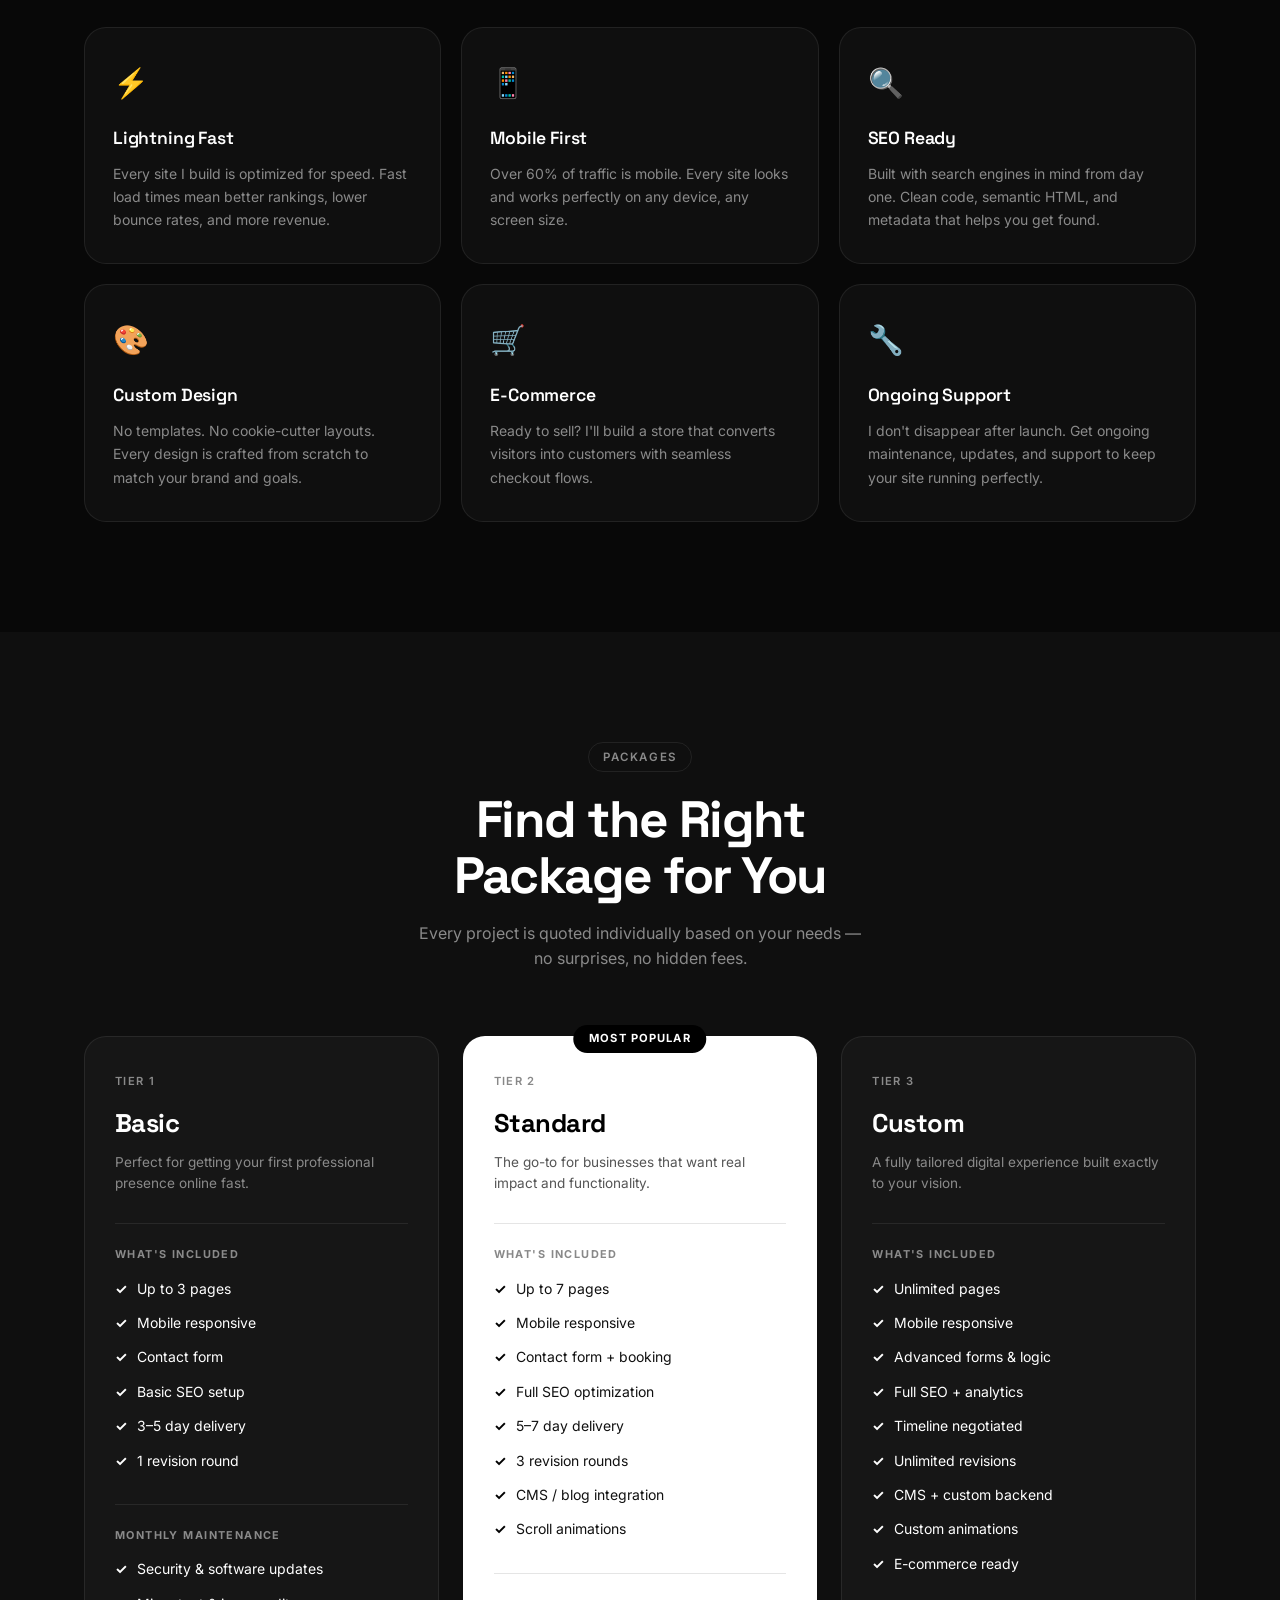
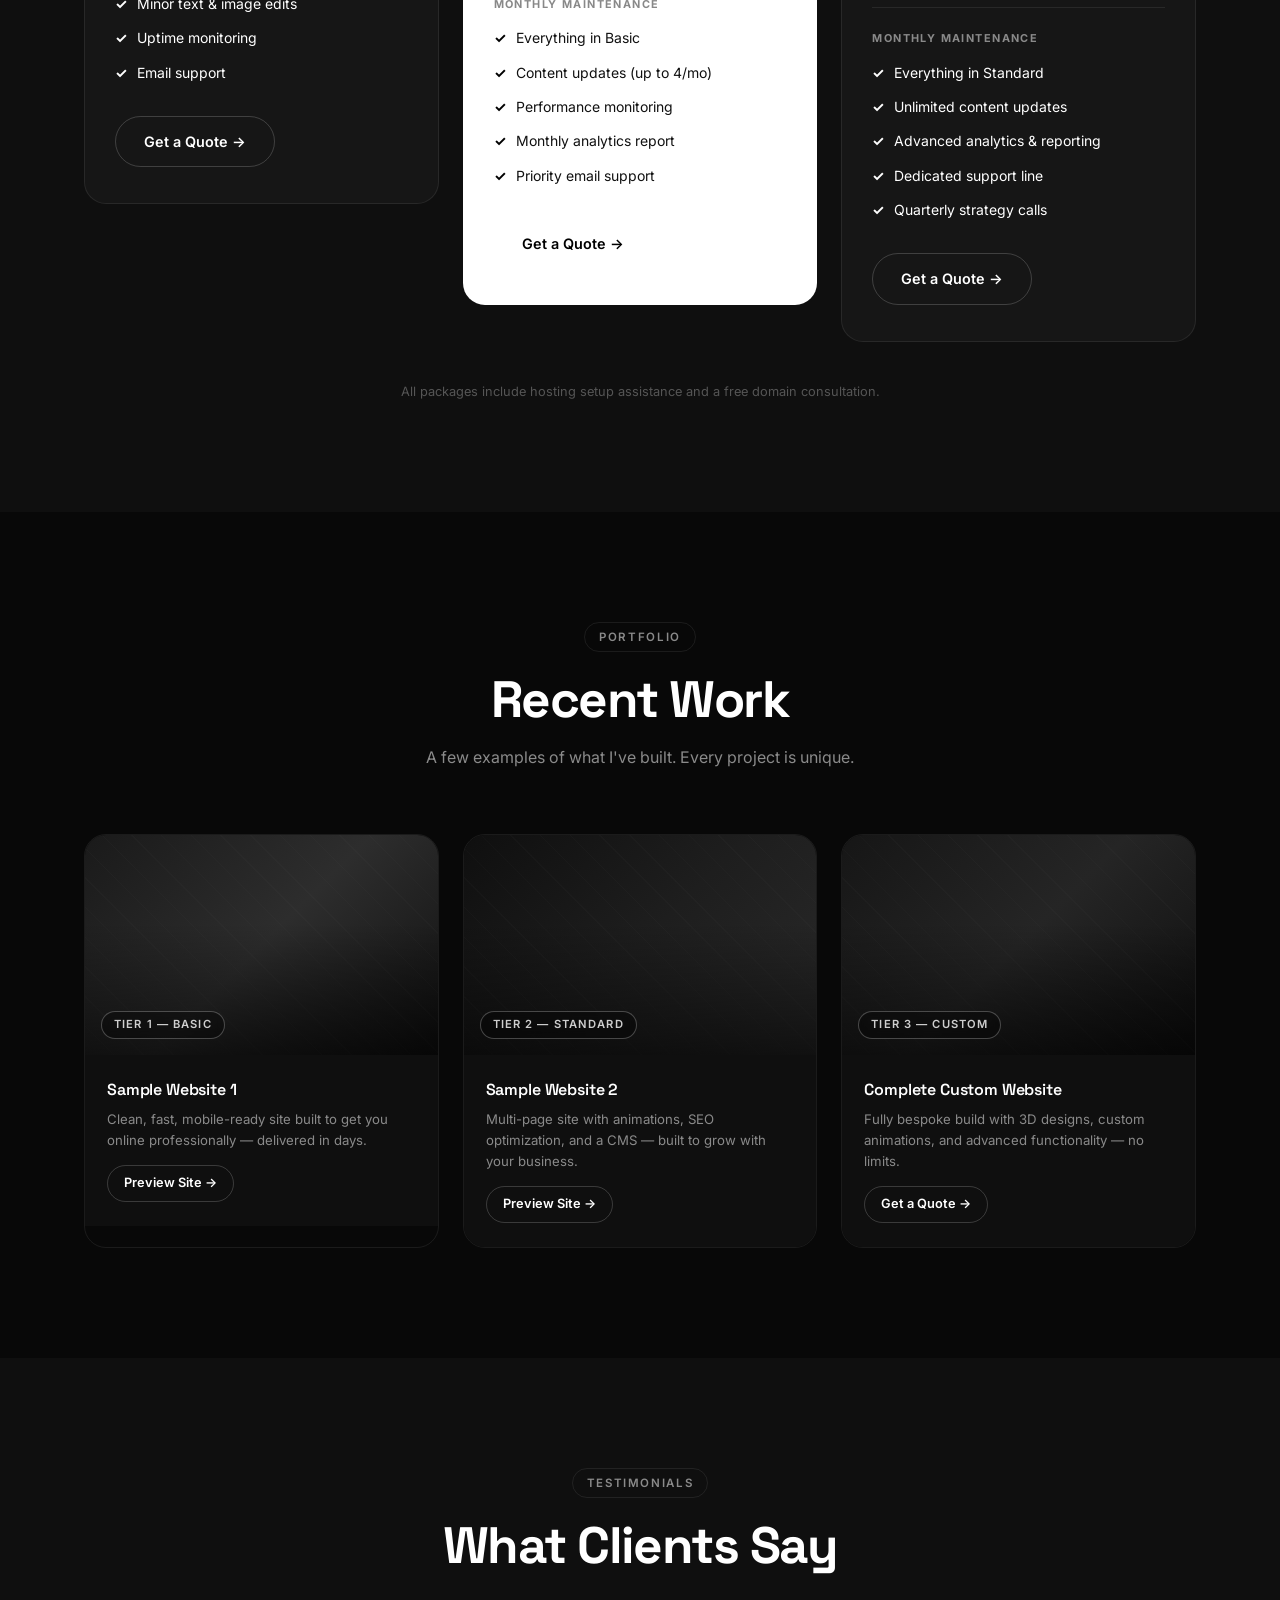
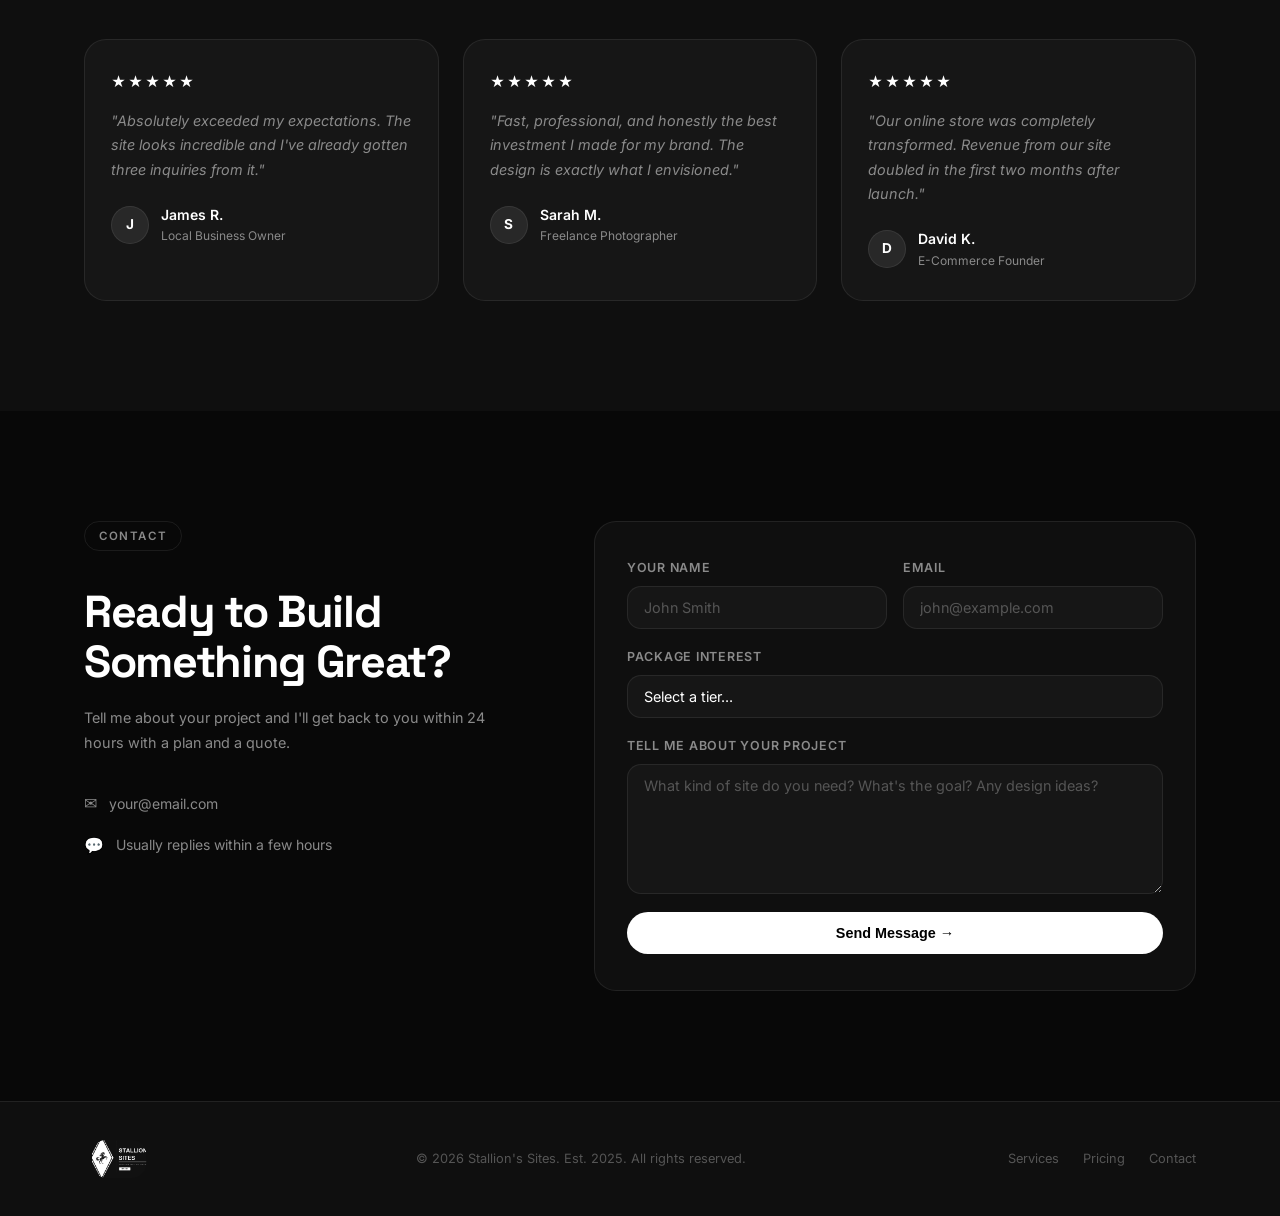
==== commit 19ac8b8e: "Wire contact form to Formspree — live email submissions" ====
--- a/index.html
+++ b/index.html
@@ -363,26 +363,26 @@
           <div class="form-row">
             <div class="form-group">
               <label>Your Name</label>
-              <input type="text" placeholder="John Smith" required />
+              <input type="text" name="name" placeholder="John Smith" required />
             </div>
             <div class="form-group">
               <label>Email</label>
-              <input type="email" placeholder="john@example.com" required />
+              <input type="email" name="email" placeholder="john@example.com" required />
             </div>
           </div>
           <div class="form-group">
             <label>Package Interest</label>
-            <select>
+            <select name="package">
               <option value="">Select a tier...</option>
-              <option value="basic">Tier 1 — Basic</option>
-              <option value="standard">Tier 2 — Standard</option>
-              <option value="custom">Tier 3 — Custom</option>
-              <option value="unsure">Not sure yet</option>
+              <option value="Tier 1 — Basic">Tier 1 — Basic</option>
+              <option value="Tier 2 — Standard">Tier 2 — Standard</option>
+              <option value="Tier 3 — Custom">Tier 3 — Custom</option>
+              <option value="Not sure yet">Not sure yet</option>
             </select>
           </div>
           <div class="form-group">
             <label>Tell Me About Your Project</label>
-            <textarea placeholder="What kind of site do you need? What's the goal? Any design ideas?" rows="5" required></textarea>
+            <textarea name="message" placeholder="What kind of site do you need? What's the goal? Any design ideas?" rows="5" required></textarea>
           </div>
           <button type="submit" class="btn btn-primary btn-full">Send Message →</button>
         </form>
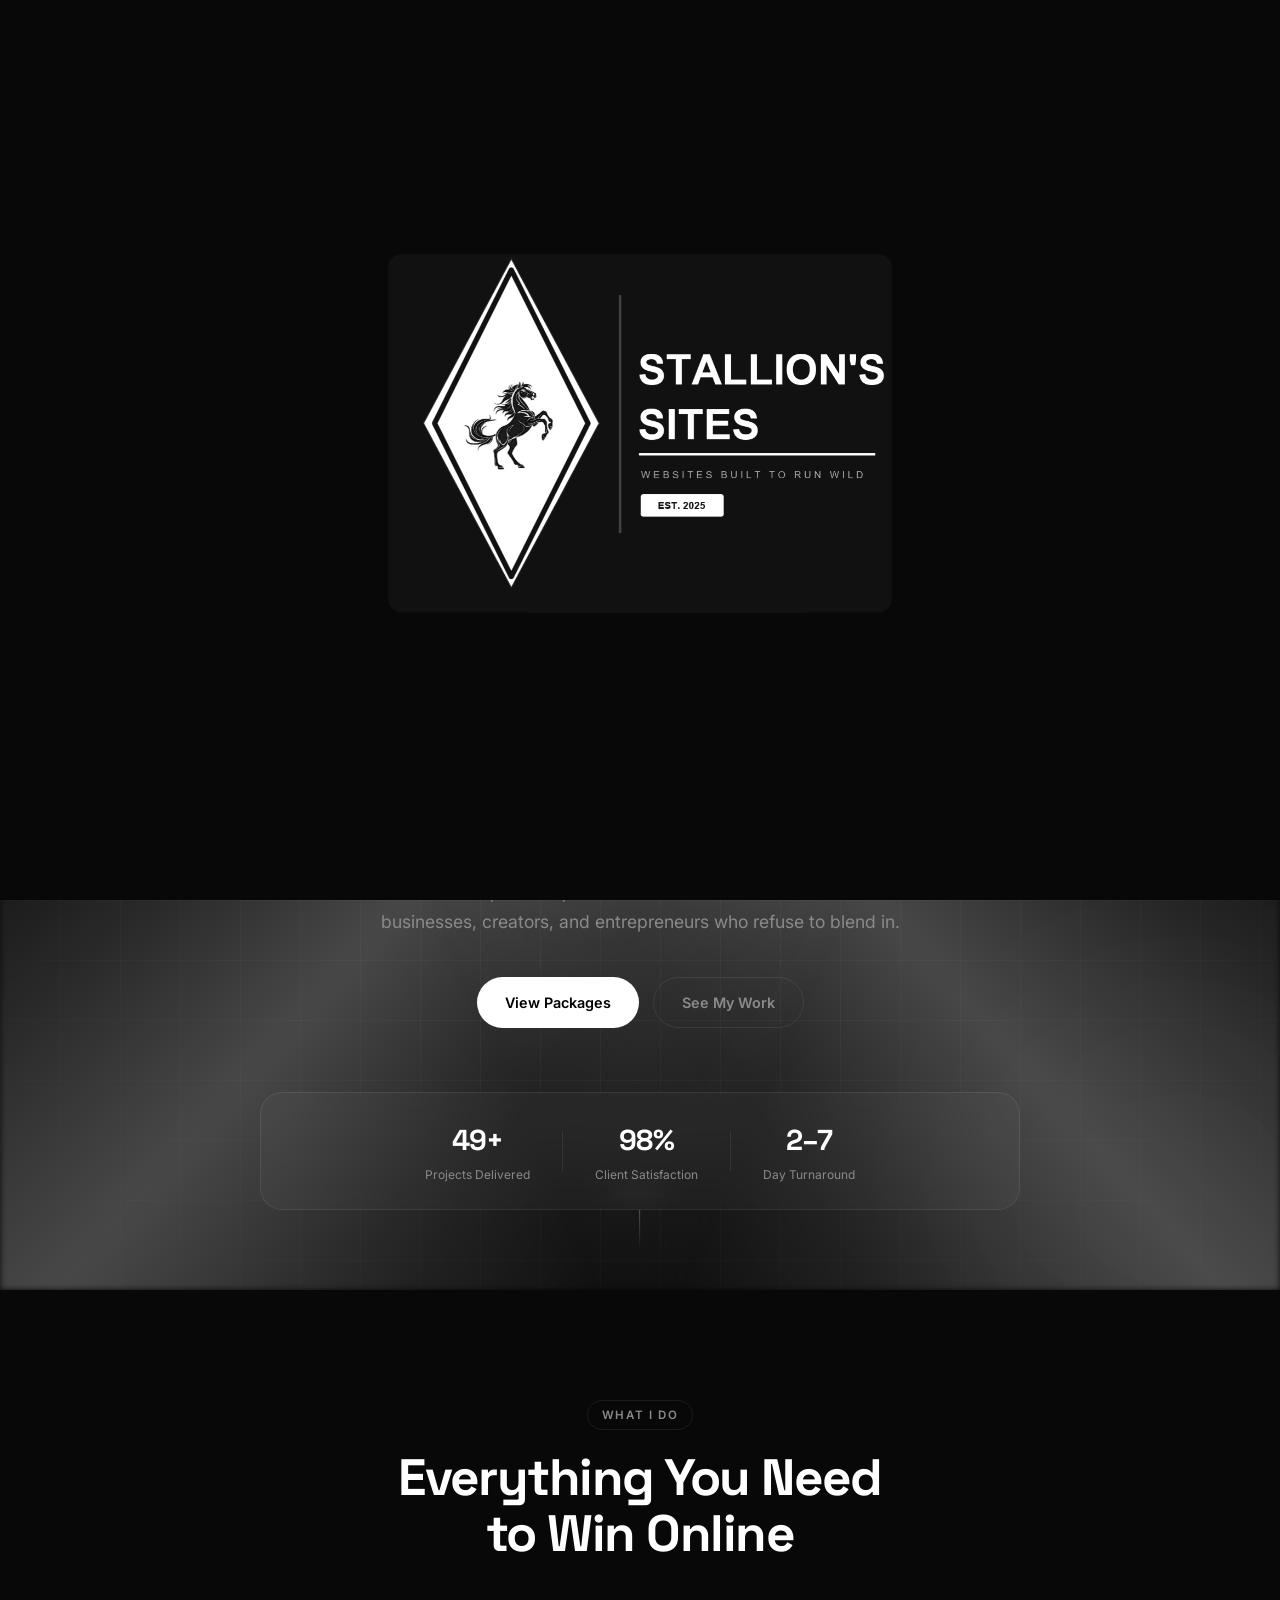
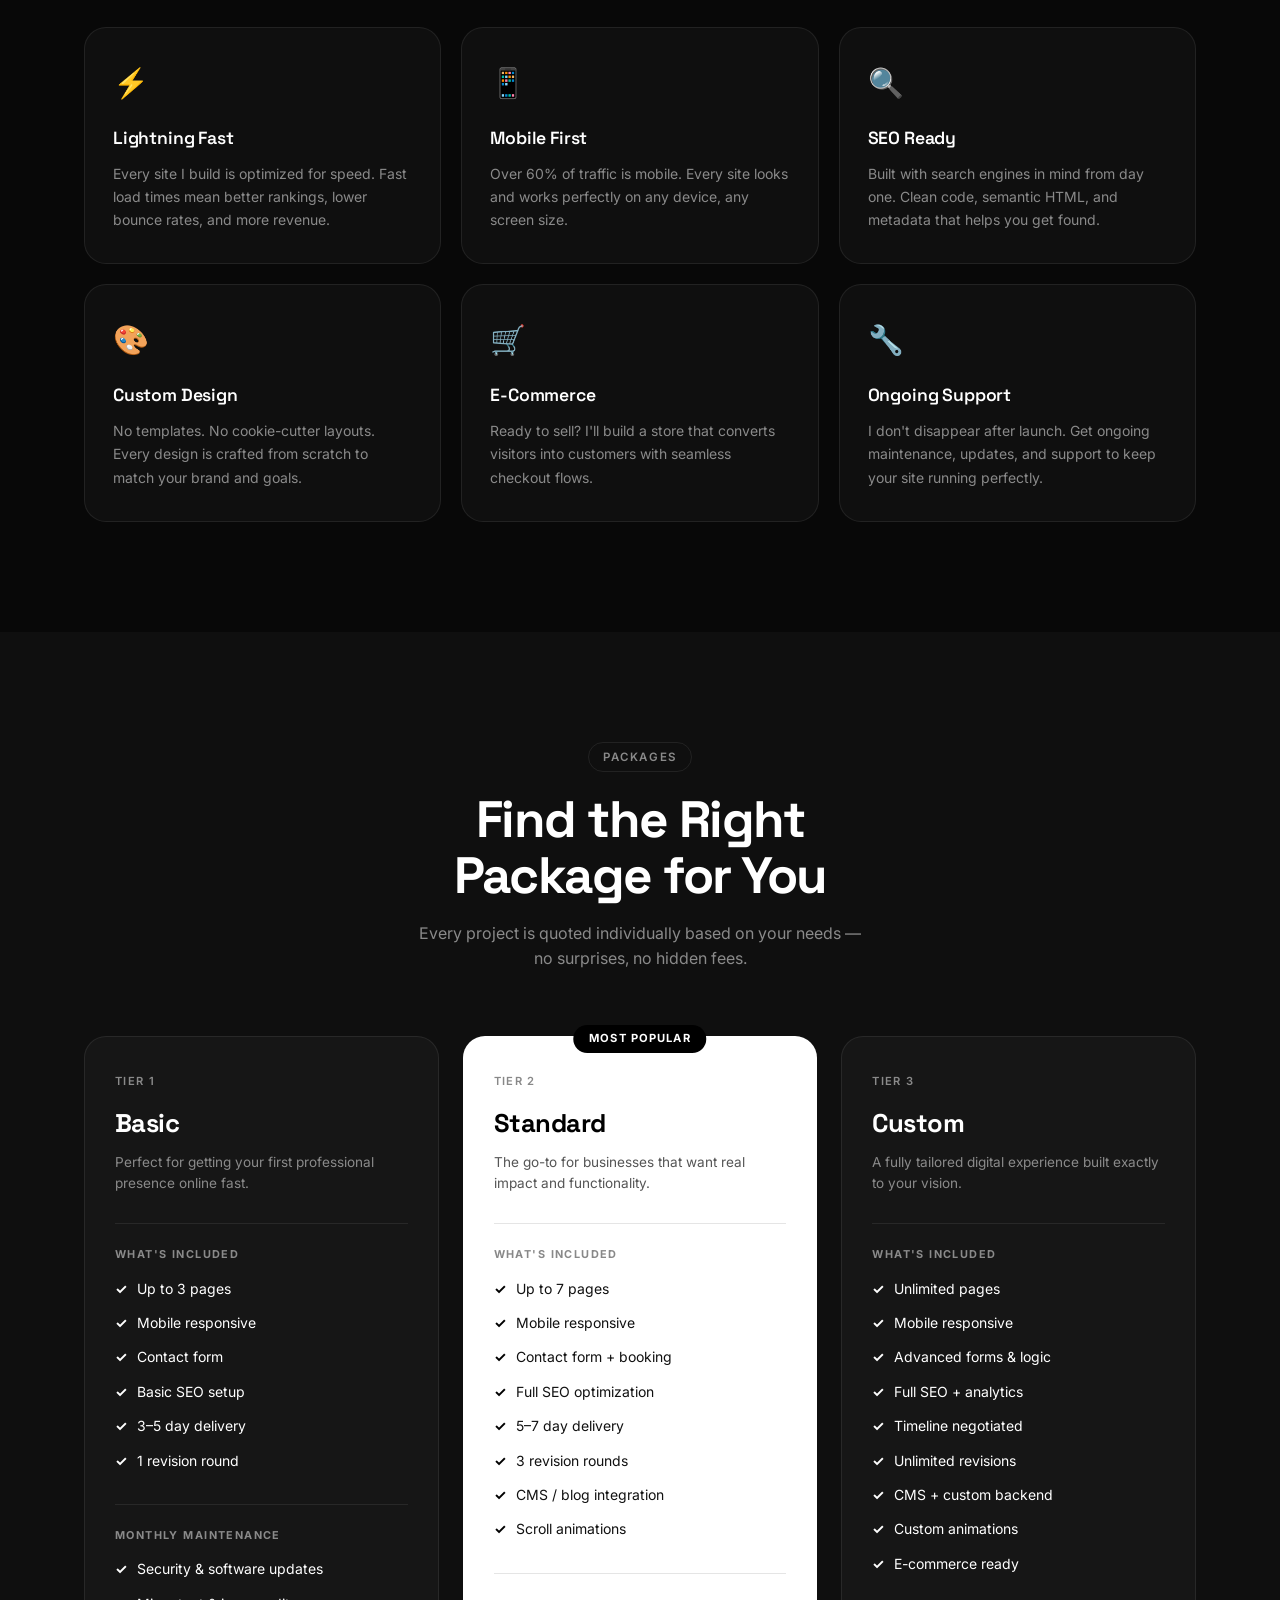
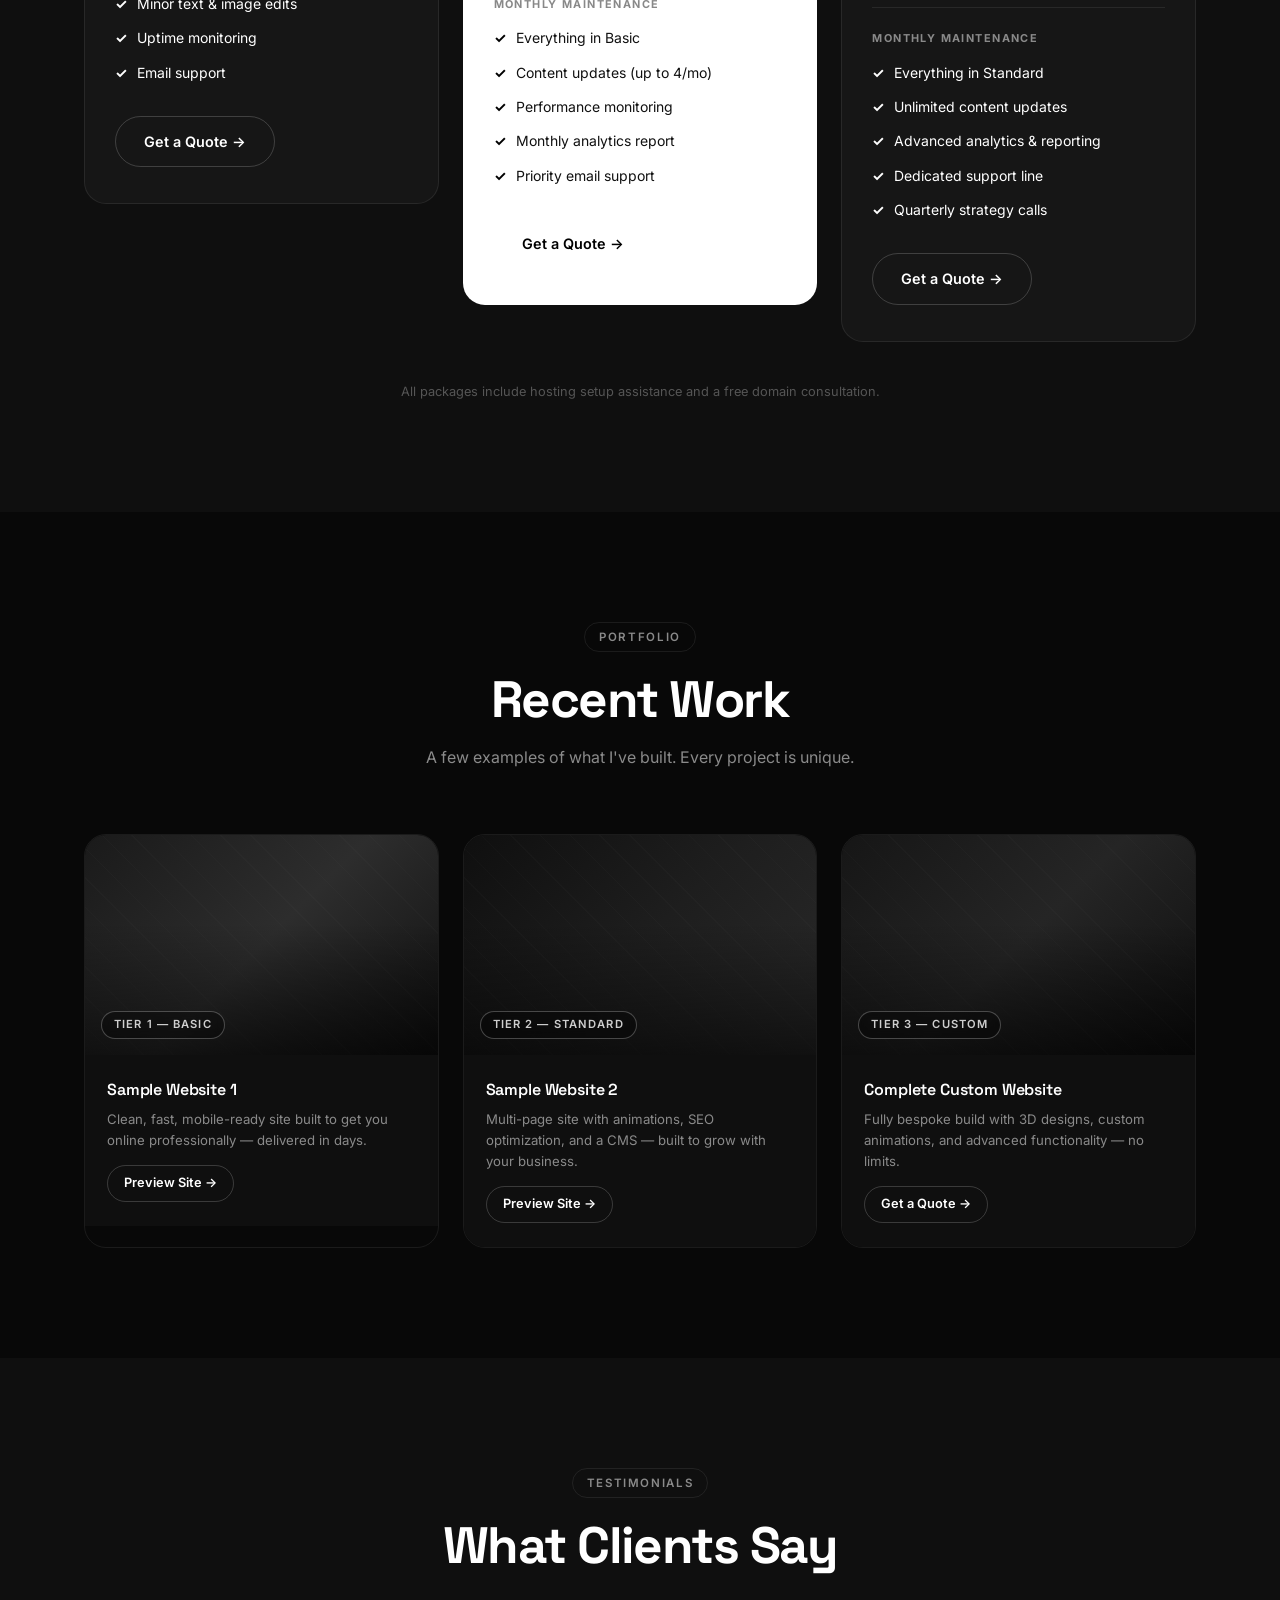
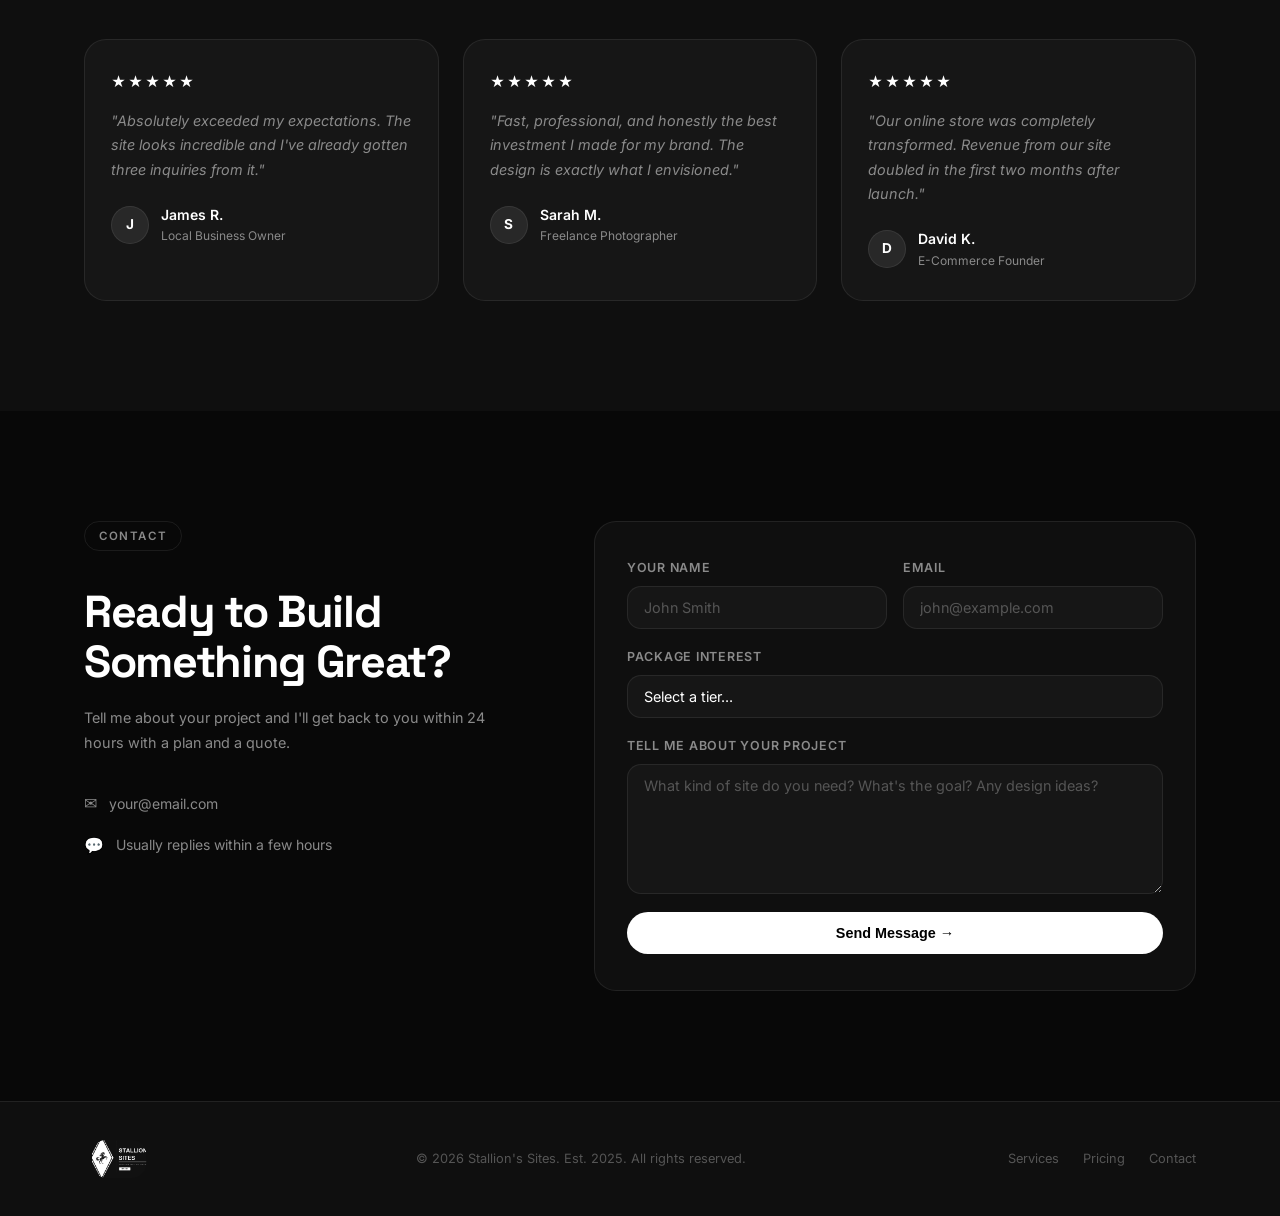
==== commit af75a051: "Add full SEO — meta tags, OG, schema markup, sitemap, robots.txt" ====
--- a/index.html
+++ b/index.html
@@ -3,7 +3,61 @@
 <head>
   <meta charset="UTF-8" />
   <meta name="viewport" content="width=device-width, initial-scale=1.0" />
-  <title>Stallion's Sites — Websites Built to Run Wild</title>
+
+  <!-- Primary SEO -->
+  <title>Stallion's Sites — Custom Web Design | Granbury, TX</title>
+  <meta name="description" content="Stallion's Sites builds fast, modern websites for small businesses and entrepreneurs. Based in Granbury, custom-quoted with no hidden fees." />
+  <meta name="keywords" content="web design Granbury TX, small business website, custom website design, web developer Granbury, affordable web design Texas" />
+  <meta name="author" content="Stallion's Sites" />
+  <meta name="robots" content="index, follow" />
+  <link rel="canonical" href="https://stallionssites.com/" />
+
+  <!-- Geo targeting -->
+  <meta name="geo.region" content="US-TX" />
+  <meta name="geo.placename" content="Granbury, Texas" />
+
+  <!-- Open Graph (social sharing) -->
+  <meta property="og:type" content="website" />
+  <meta property="og:url" content="https://stallionssites.com/" />
+  <meta property="og:title" content="Stallion's Sites — Custom Web Design | Granbury, TX" />
+  <meta property="og:description" content="Stallion's Sites builds fast, modern websites for small businesses and entrepreneurs. Based in Granbury, custom-quoted with no hidden fees." />
+  <meta property="og:image" content="https://stallionssites.com/logo.png" />
+  <meta property="og:site_name" content="Stallion's Sites" />
+
+  <!-- Twitter Card -->
+  <meta name="twitter:card" content="summary_large_image" />
+  <meta name="twitter:title" content="Stallion's Sites — Custom Web Design | Granbury, TX" />
+  <meta name="twitter:description" content="Stallion's Sites builds fast, modern websites for small businesses and entrepreneurs. Based in Granbury, custom-quoted with no hidden fees." />
+  <meta name="twitter:image" content="https://stallionssites.com/logo.png" />
+
+  <!-- Structured Data (JSON-LD) -->
+  <script type="application/ld+json">
+  {
+    "@context": "https://schema.org",
+    "@type": "ProfessionalService",
+    "name": "Stallion's Sites",
+    "description": "Stallion's Sites builds fast, modern websites for small businesses and entrepreneurs. Based in Granbury, custom-quoted with no hidden fees.",
+    "url": "https://stallionssites.com",
+    "logo": "https://stallionssites.com/logo.png",
+    "image": "https://stallionssites.com/logo.png",
+    "telephone": "",
+    "address": {
+      "@type": "PostalAddress",
+      "addressLocality": "Granbury",
+      "addressRegion": "TX",
+      "addressCountry": "US"
+    },
+    "areaServed": {
+      "@type": "State",
+      "name": "Texas"
+    },
+    "serviceType": "Web Design & Development",
+    "priceRange": "$$",
+    "openingHours": "Mo-Fr 09:00-18:00",
+    "sameAs": []
+  }
+  </script>
+
   <link rel="stylesheet" href="styles.css" />
   <link rel="preconnect" href="https://fonts.googleapis.com" />
   <link rel="preconnect" href="https://fonts.gstatic.com" crossorigin />
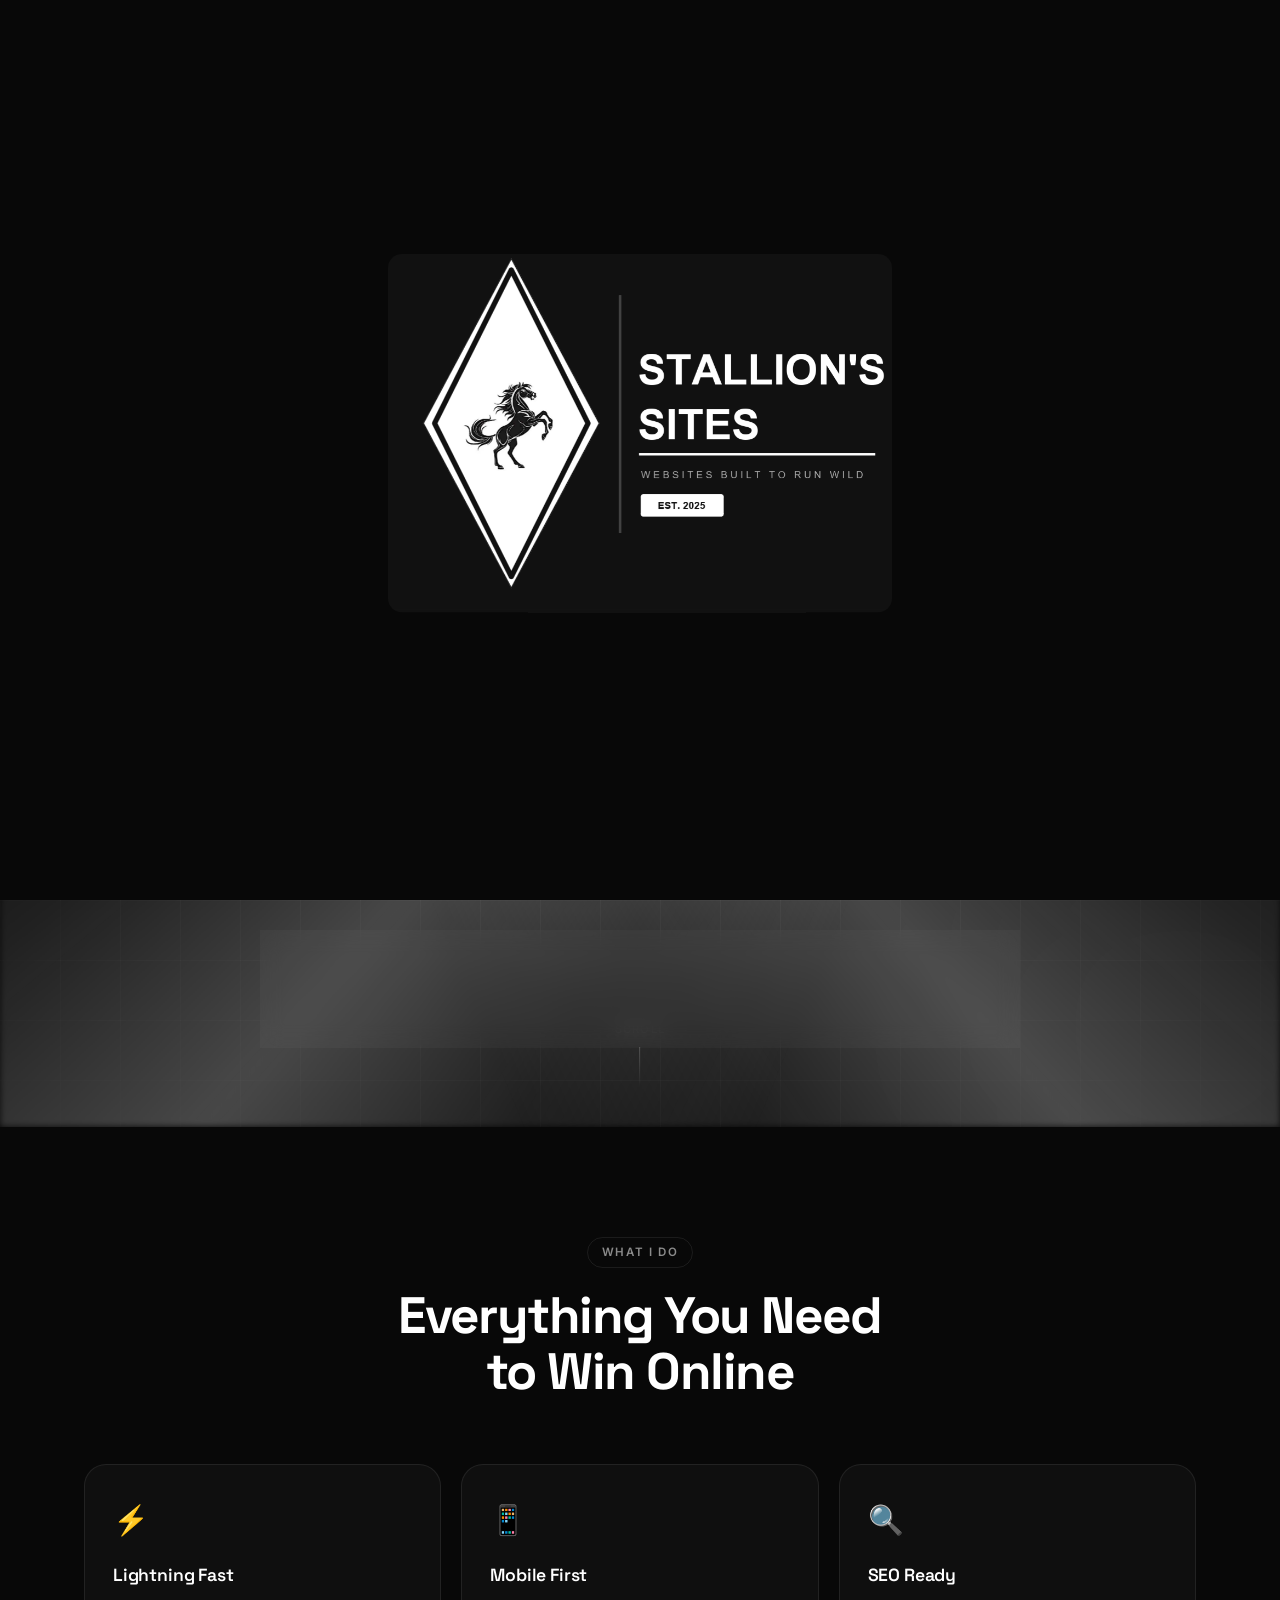
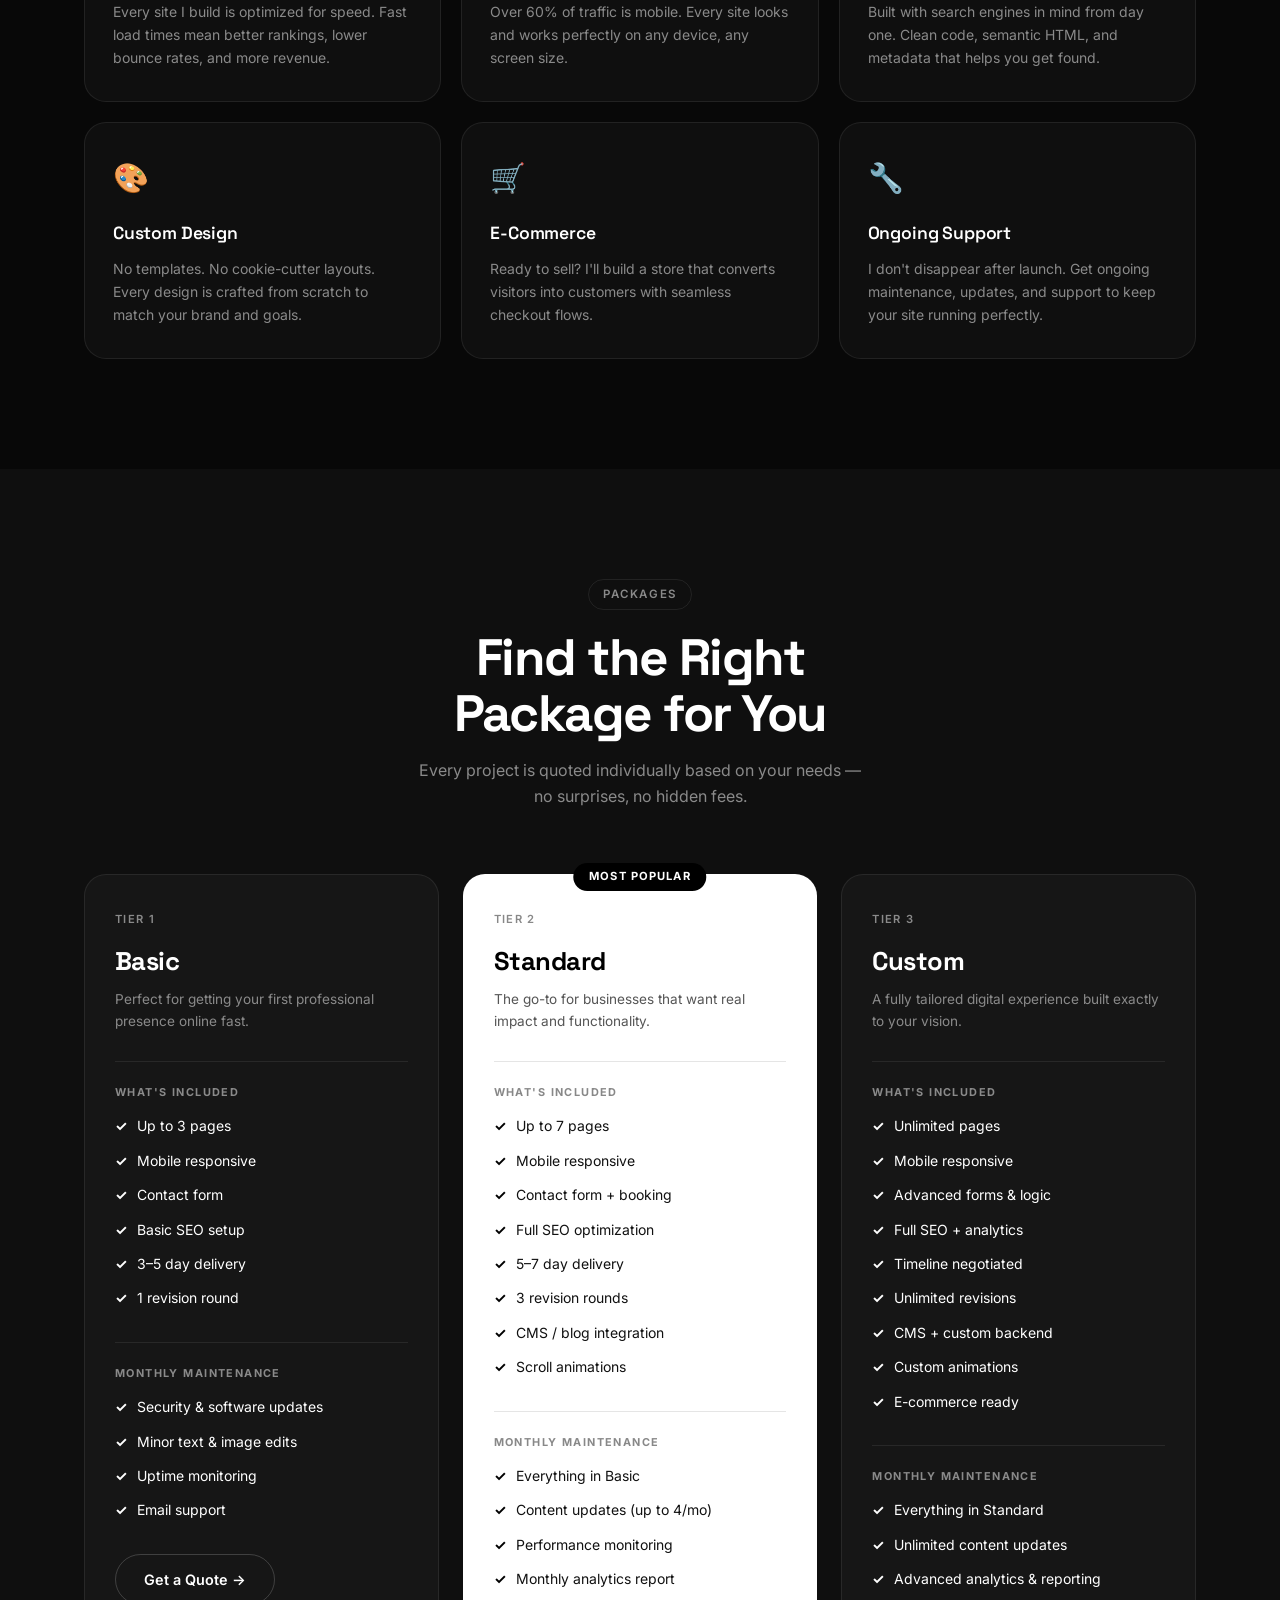
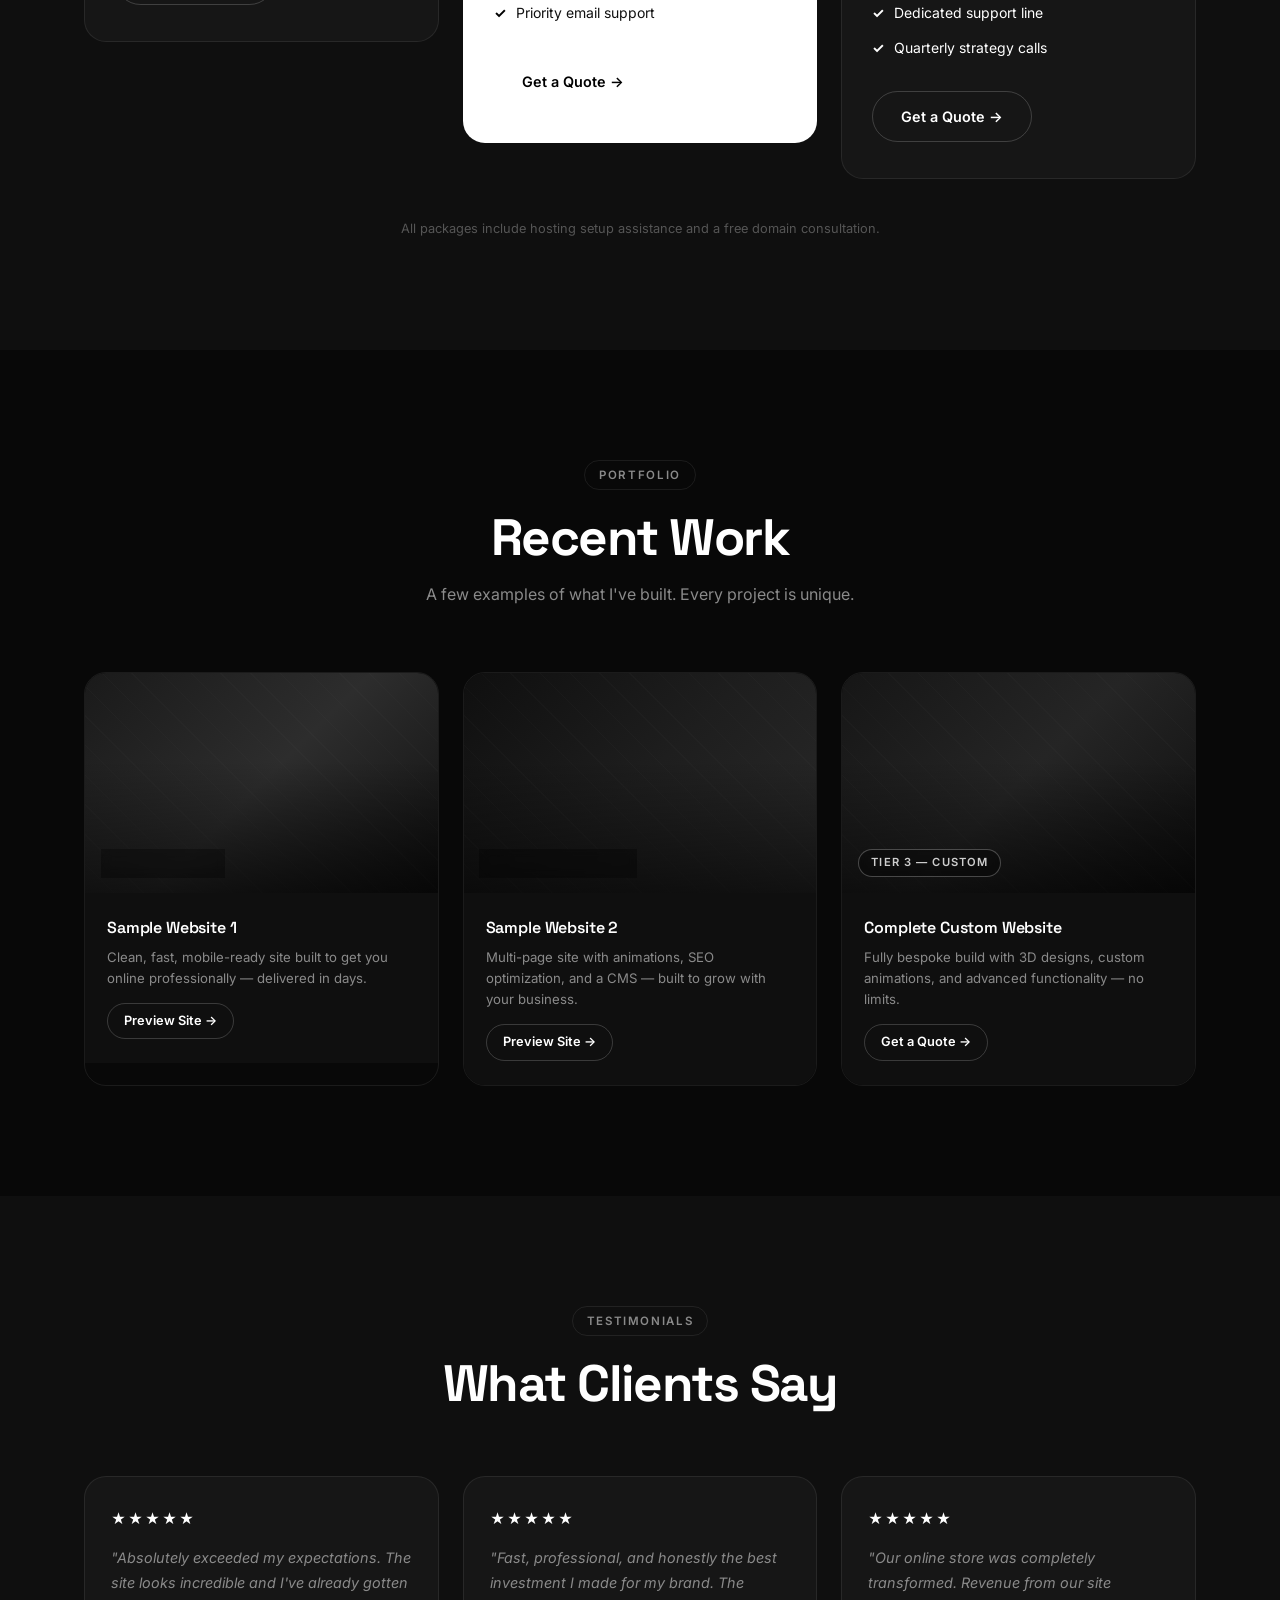
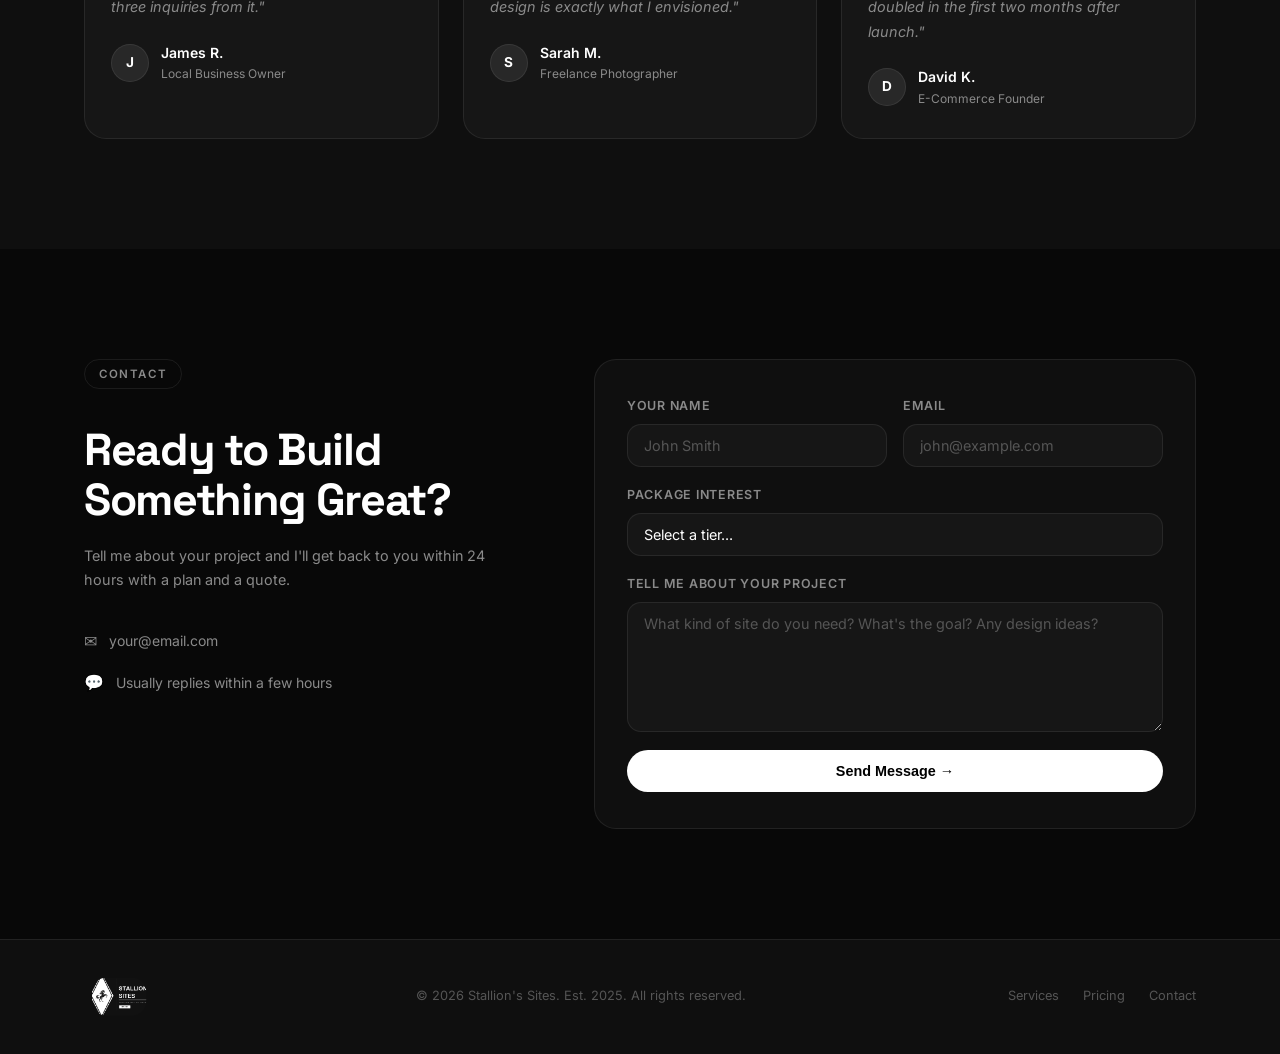
==== commit b951ba77: "Add favicon, lazy loading, fetchpriority, and CLS fix for page speed" ====
--- a/index.html
+++ b/index.html
@@ -11,6 +11,10 @@
   <meta name="author" content="Stallion's Sites" />
   <meta name="robots" content="index, follow" />
   <link rel="canonical" href="https://stallionssites.com/" />
+
+  <!-- Favicon -->
+  <link rel="icon" type="image/png" href="logo.png" />
+  <link rel="apple-touch-icon" href="logo.png" />
 
   <!-- Geo targeting -->
   <meta name="geo.region" content="US-TX" />
@@ -101,7 +105,7 @@
       <div class="spotlight spotlight-tr"></div>
     </div>
     <div class="hero-content reveal">
-      <img src="logo.png" alt="Stallion's Sites" class="hero-logo" />
+      <img src="logo.png" alt="Stallion's Sites" class="hero-logo" fetchpriority="high" />
       <div class="hero-badge">Websites Built to Run Wild</div>
       <h1 class="hero-title">
         Sites That<br />
@@ -449,7 +453,7 @@
     <div class="container">
       <div class="footer-inner">
         <div class="footer-brand">
-          <img src="logo.png" alt="Stallion's Sites" class="footer-logo-img" />
+          <img src="logo.png" alt="Stallion's Sites" class="footer-logo-img" loading="lazy" />
         </div>
         <p class="footer-copy">© 2026 Stallion's Sites. Est. 2025. All rights reserved.</p>
         <div class="footer-links">
--- a/styles.css
+++ b/styles.css
@@ -236,6 +236,8 @@
   border-radius: 16px;
   /* clip the white border artifact from the screenshot */
   clip-path: inset(6px 8px round 14px);
+  /* reserve space before image loads — prevents layout shift (CLS) */
+  aspect-ratio: 5 / 2;
 }
 .hero-badge {
   display: inline-block;
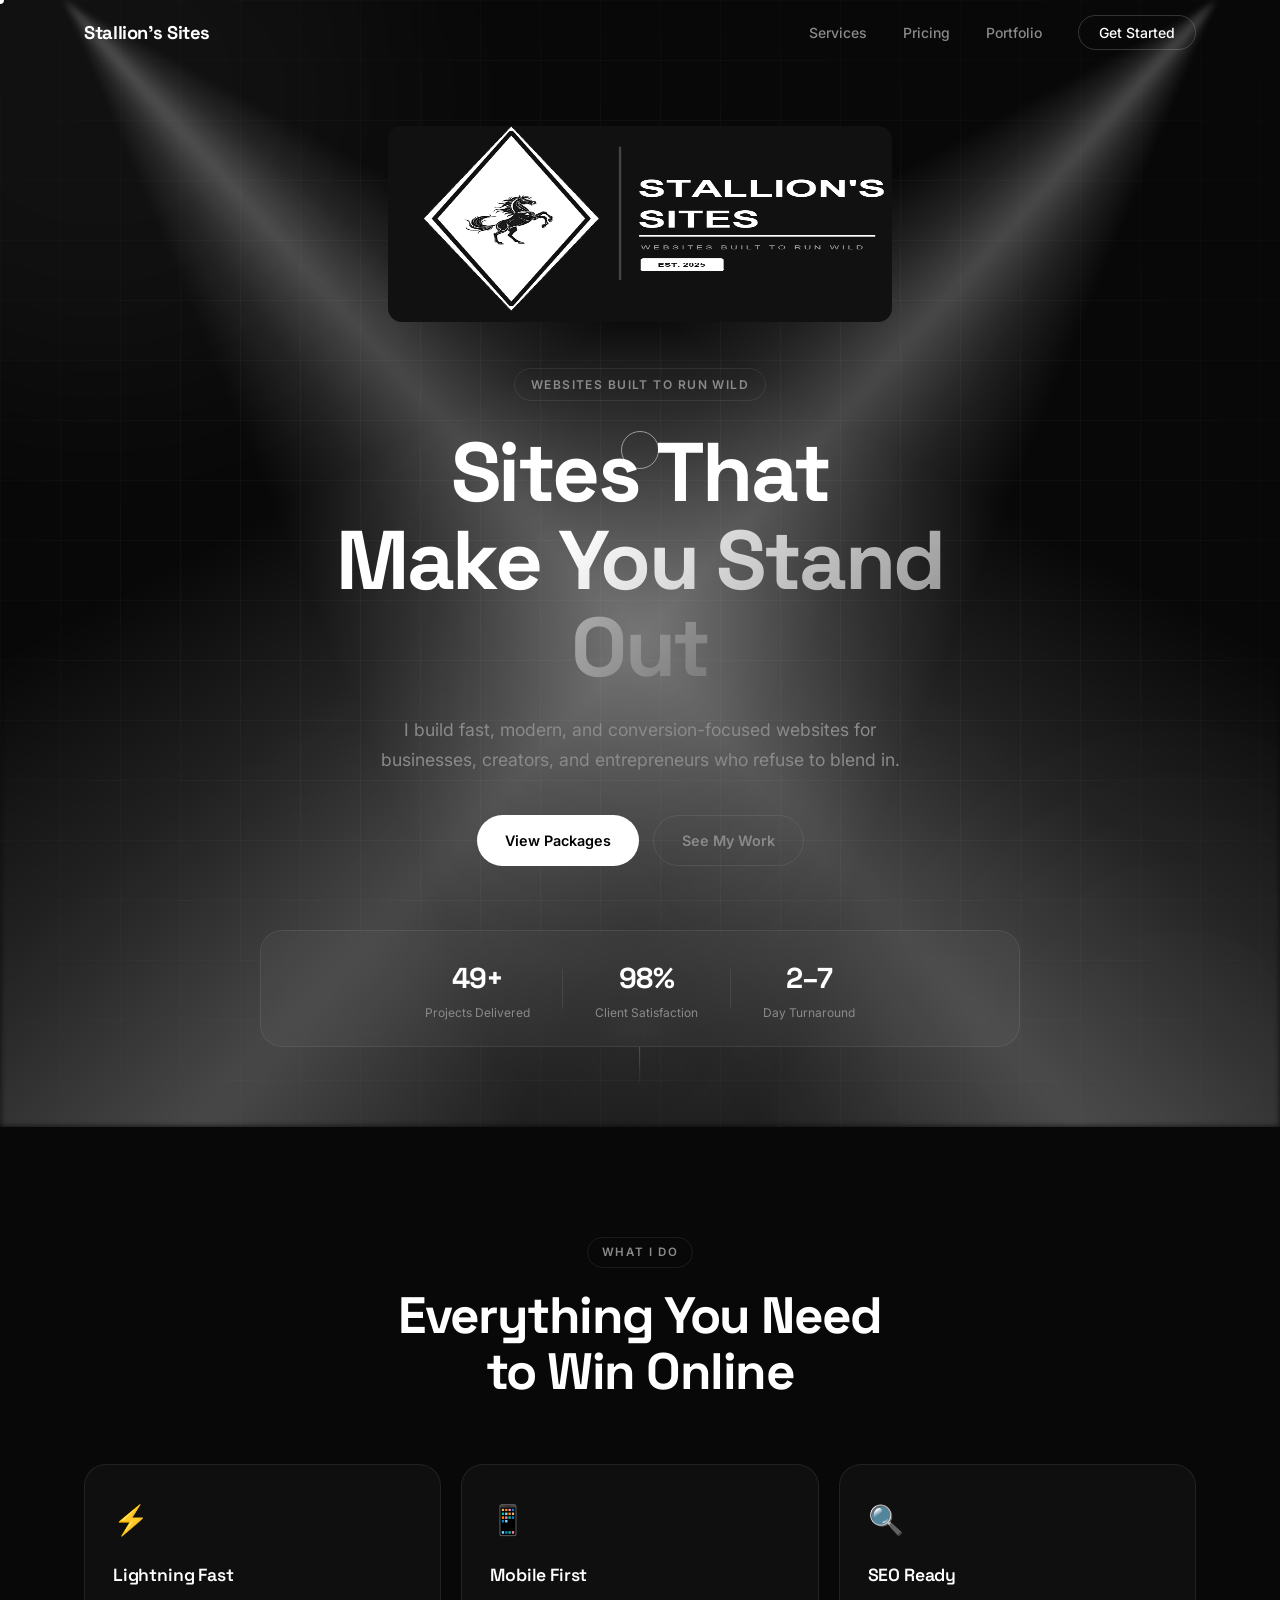
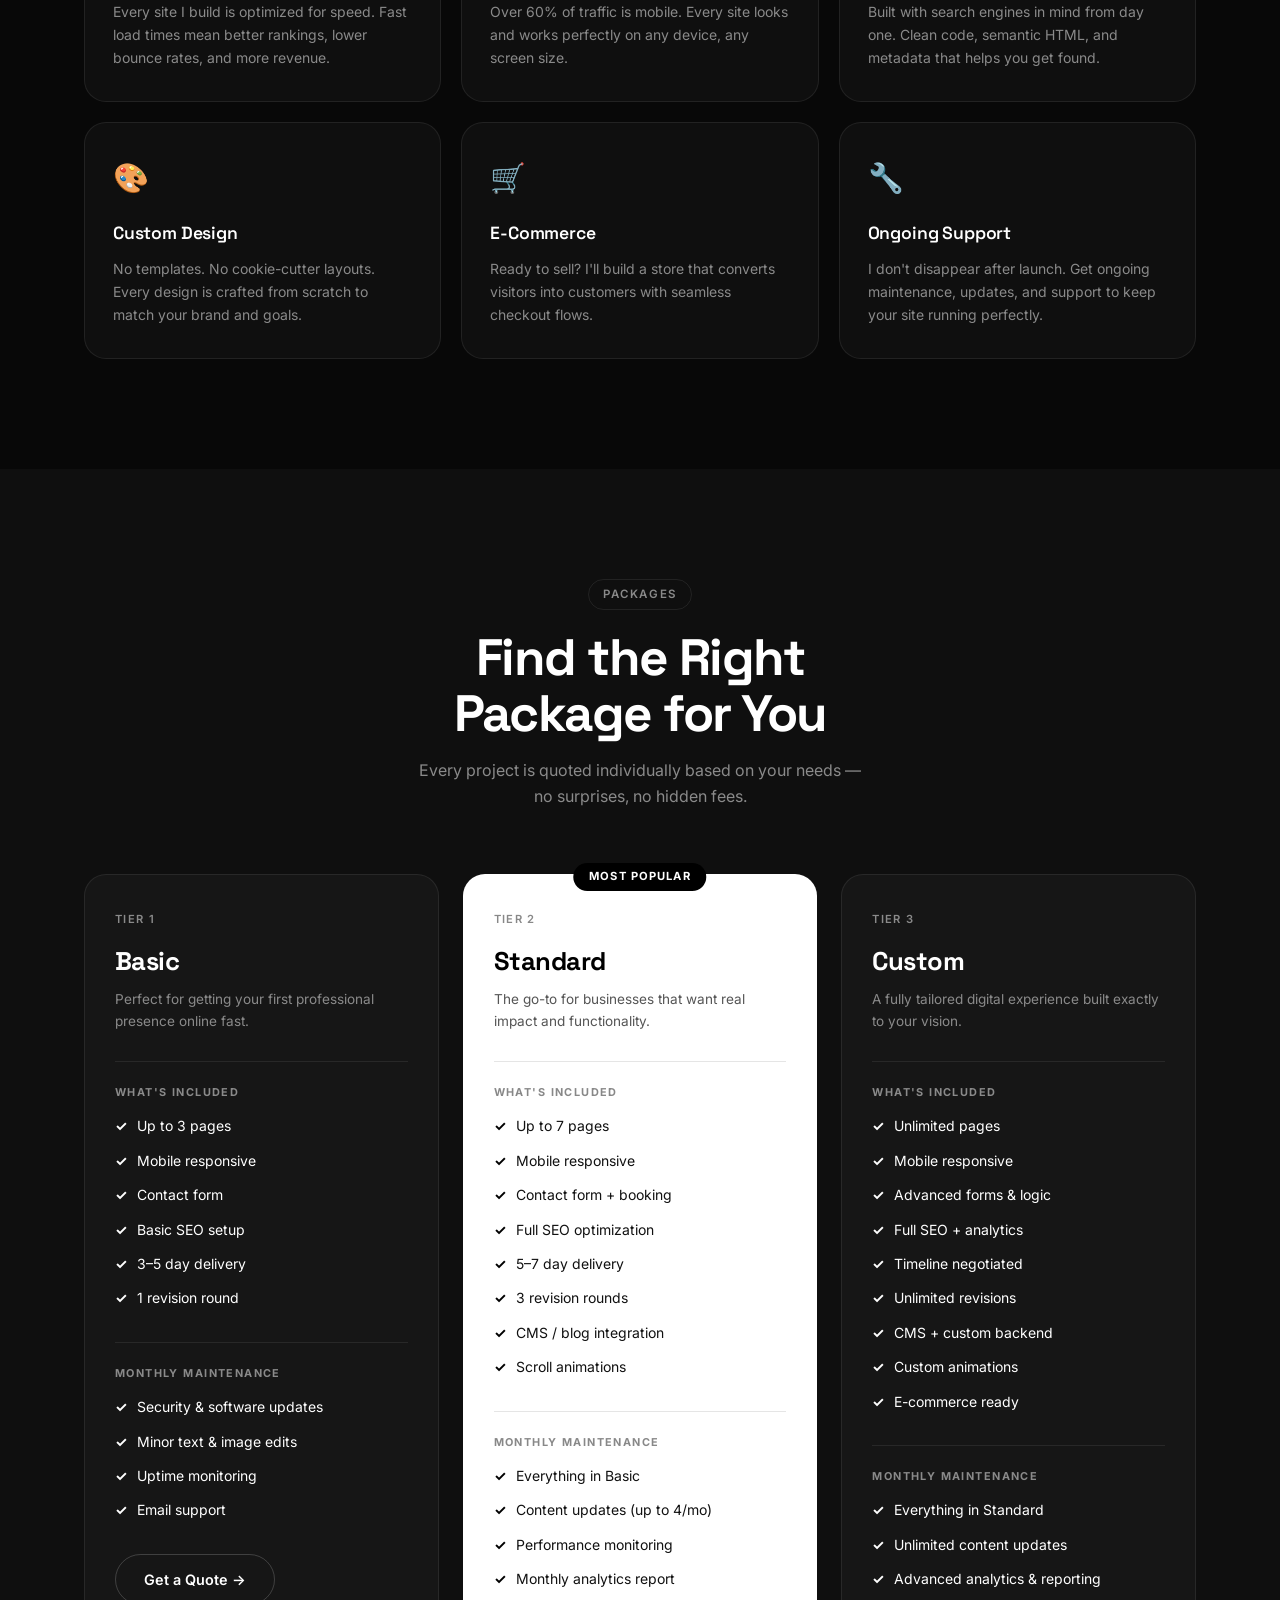
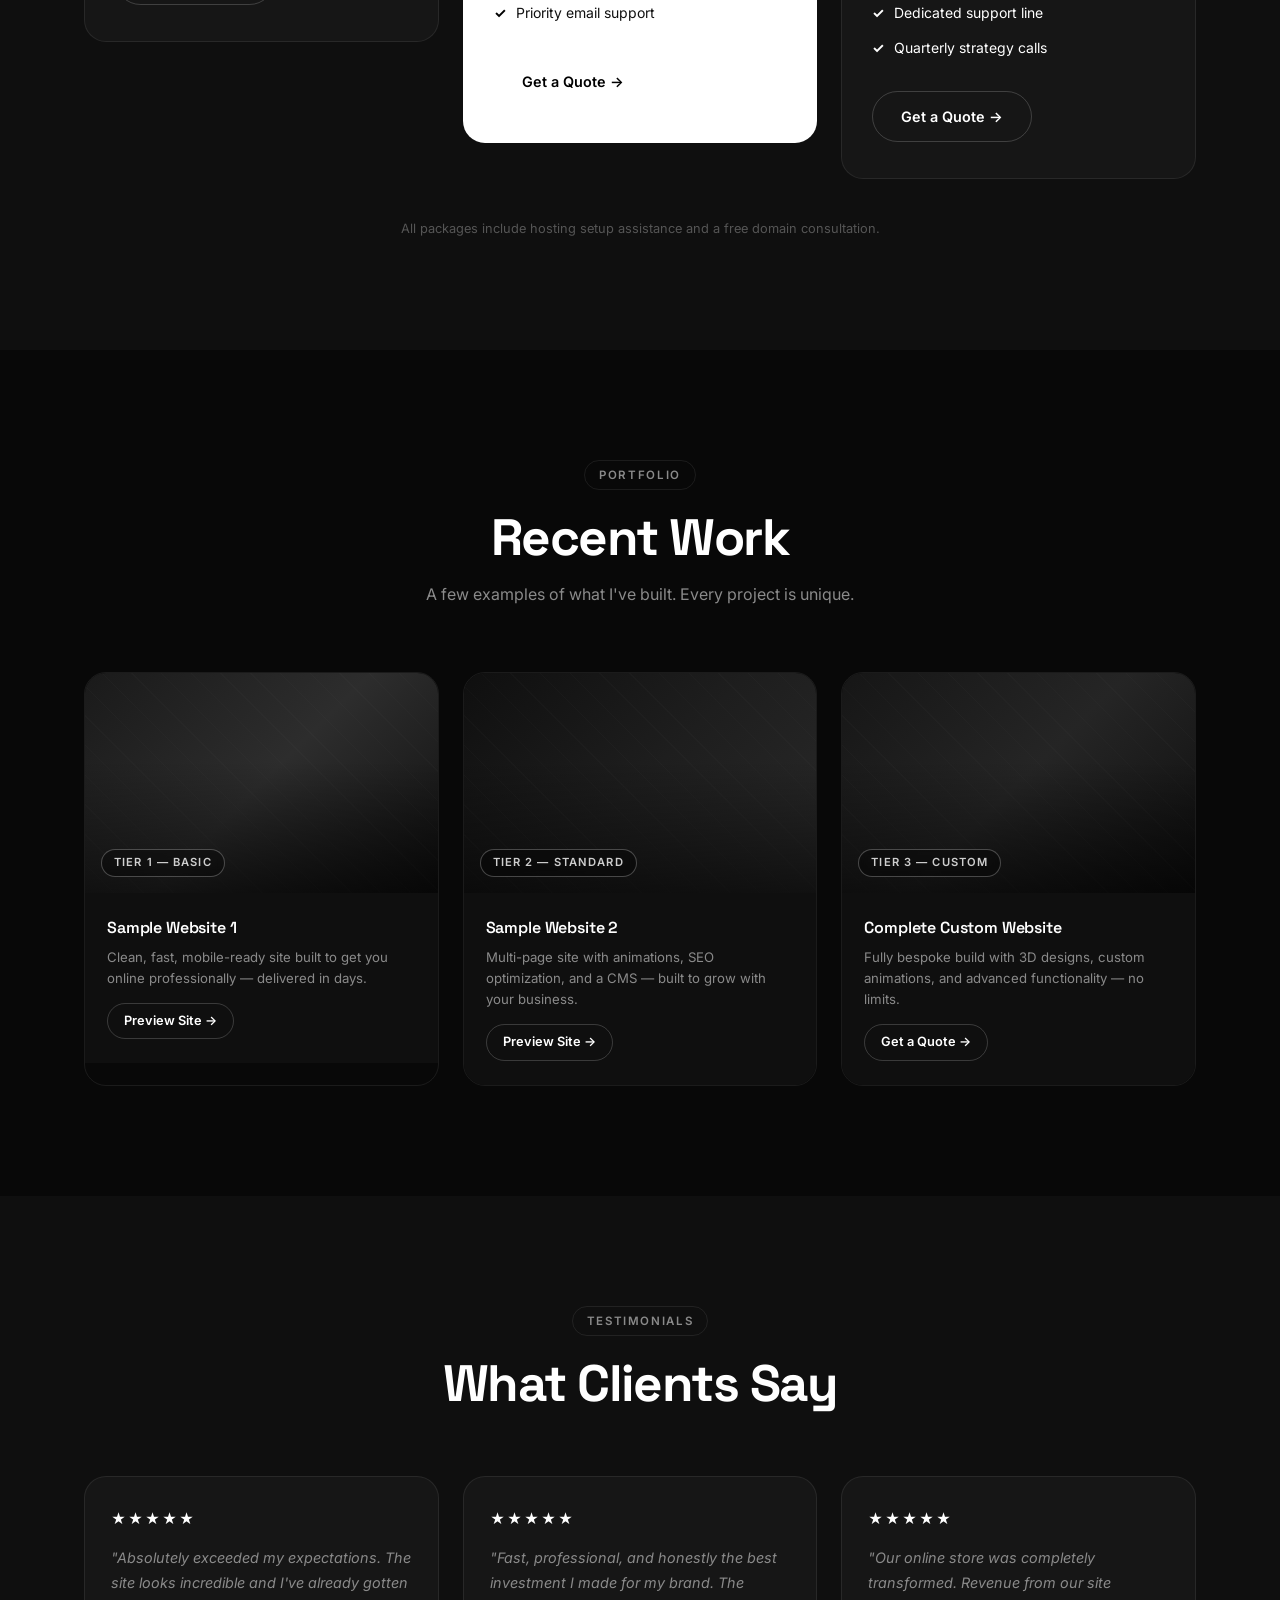
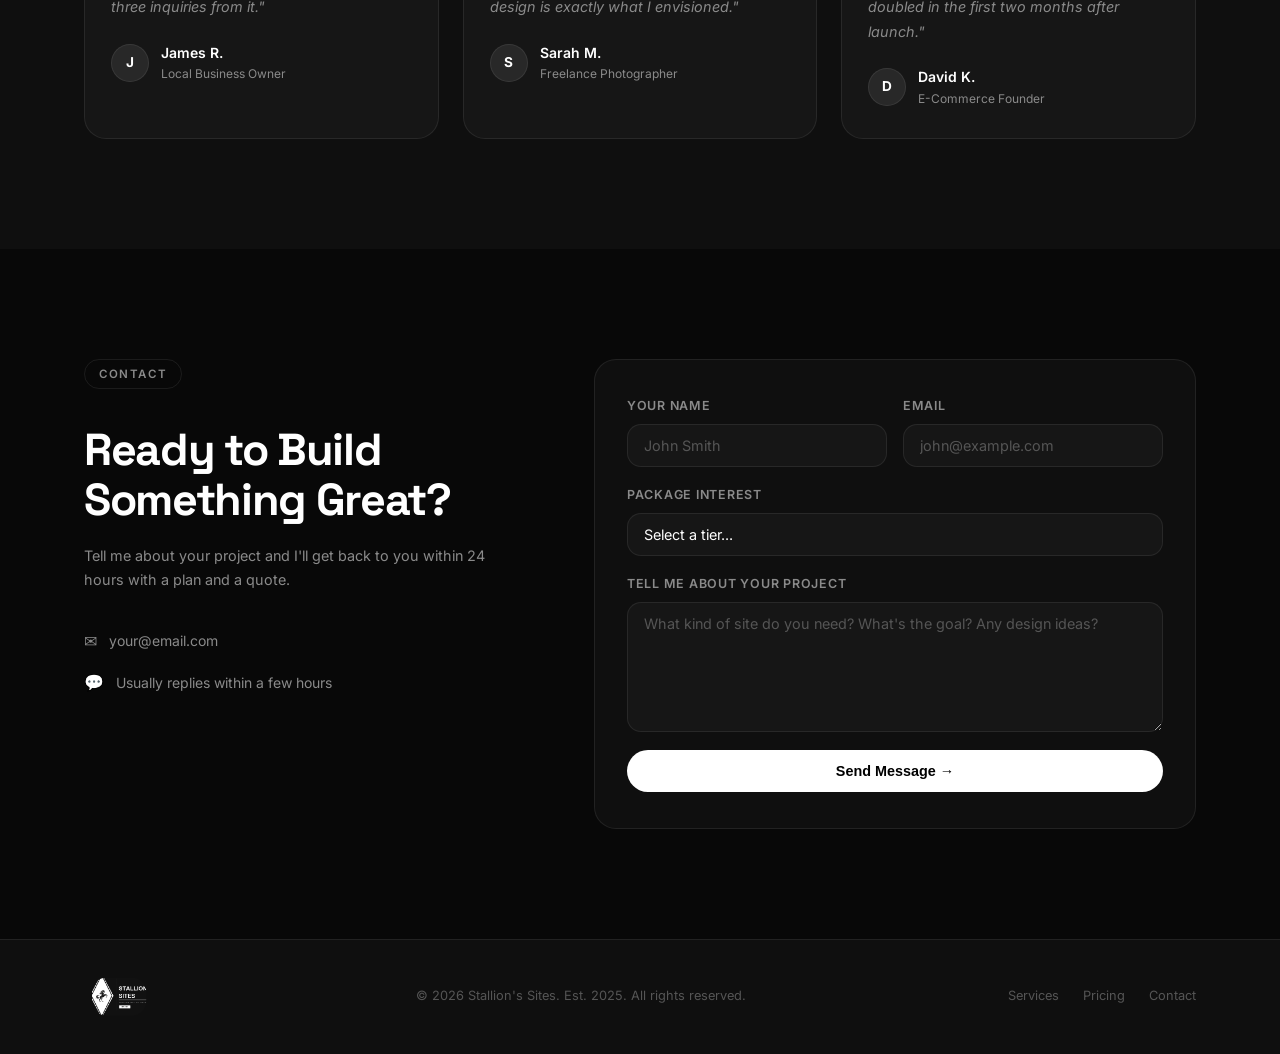
==== commit 04776385: "Fix accessibility — form label associations, aria-hidden on cursor, preload LCP image" ====
--- a/index.html
+++ b/index.html
@@ -15,6 +15,9 @@
   <!-- Favicon -->
   <link rel="icon" type="image/png" href="logo.png" />
   <link rel="apple-touch-icon" href="logo.png" />
+
+  <!-- Preload hero image for faster LCP -->
+  <link rel="preload" as="image" href="logo.png" />
 
   <!-- Geo targeting -->
   <meta name="geo.region" content="US-TX" />
@@ -420,18 +423,18 @@
         <form class="contact-form reveal" id="contact-form">
           <div class="form-row">
             <div class="form-group">
-              <label>Your Name</label>
-              <input type="text" name="name" placeholder="John Smith" required />
+              <label for="name">Your Name</label>
+              <input type="text" id="name" name="name" placeholder="John Smith" required />
             </div>
             <div class="form-group">
-              <label>Email</label>
-              <input type="email" name="email" placeholder="john@example.com" required />
+              <label for="email">Email</label>
+              <input type="email" id="email" name="email" placeholder="john@example.com" required />
             </div>
           </div>
           <div class="form-group">
-            <label>Package Interest</label>
-            <select name="package">
-              <option value="">Select a tier...</option>
+            <label for="package">Package Interest</label>
+            <select id="package" name="package">
+              <option value="" disabled selected>Select a tier...</option>
               <option value="Tier 1 — Basic">Tier 1 — Basic</option>
               <option value="Tier 2 — Standard">Tier 2 — Standard</option>
               <option value="Tier 3 — Custom">Tier 3 — Custom</option>
@@ -439,8 +442,8 @@
             </select>
           </div>
           <div class="form-group">
-            <label>Tell Me About Your Project</label>
-            <textarea name="message" placeholder="What kind of site do you need? What's the goal? Any design ideas?" rows="5" required></textarea>
+            <label for="message">Tell Me About Your Project</label>
+            <textarea id="message" name="message" placeholder="What kind of site do you need? What's the goal? Any design ideas?" rows="5" required></textarea>
           </div>
           <button type="submit" class="btn btn-primary btn-full">Send Message →</button>
         </form>
